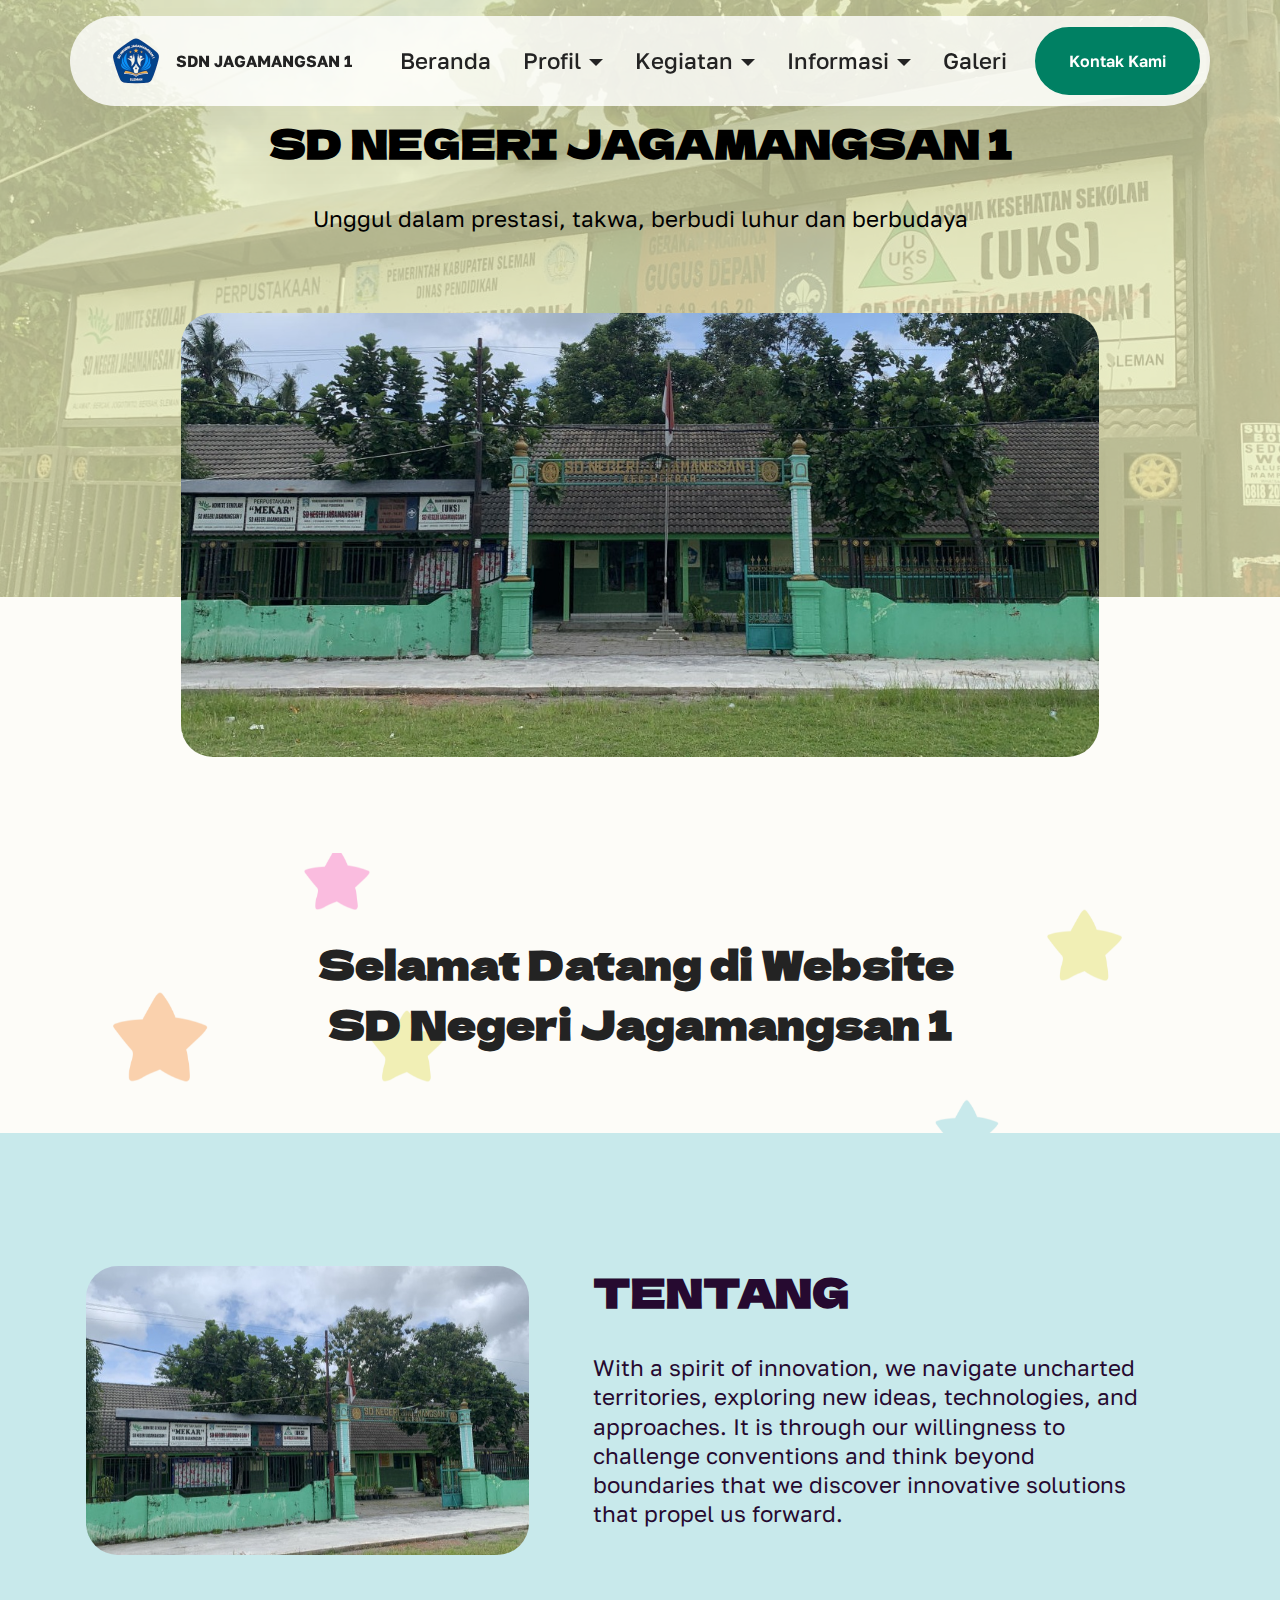
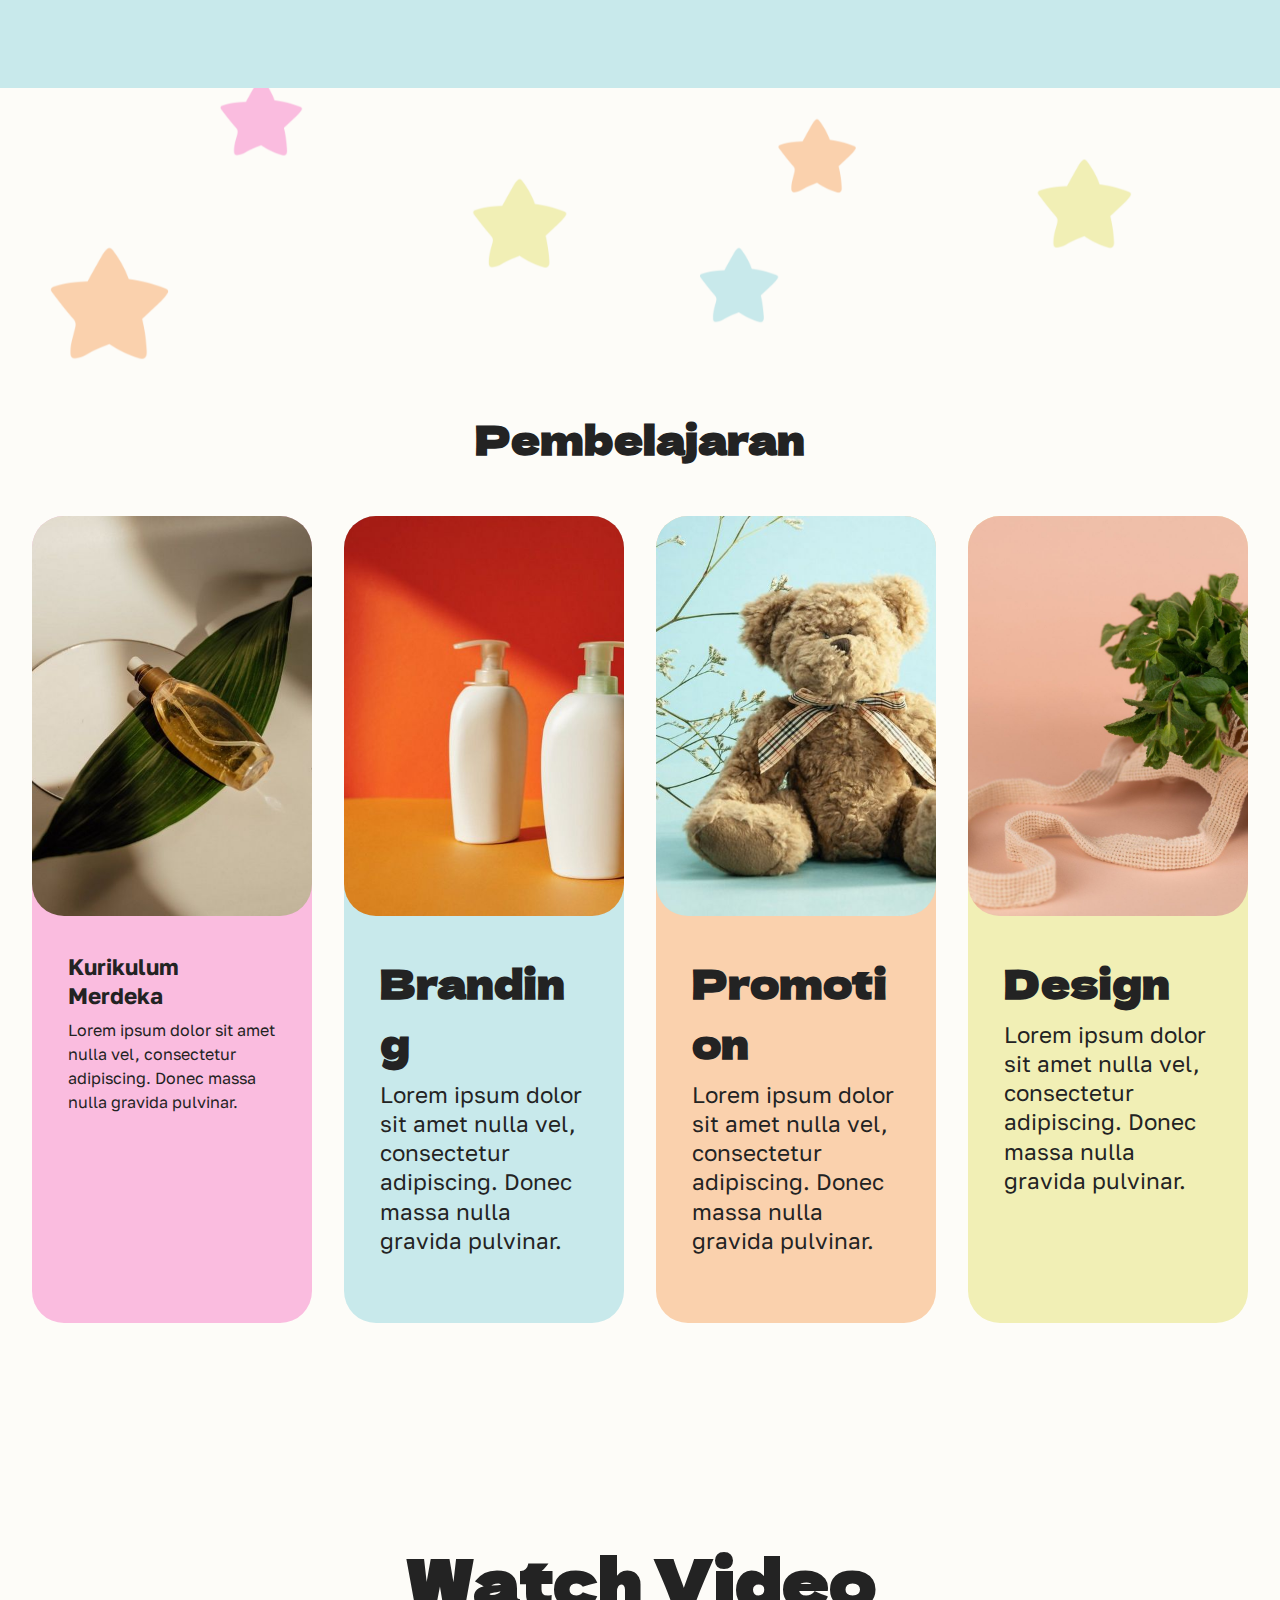
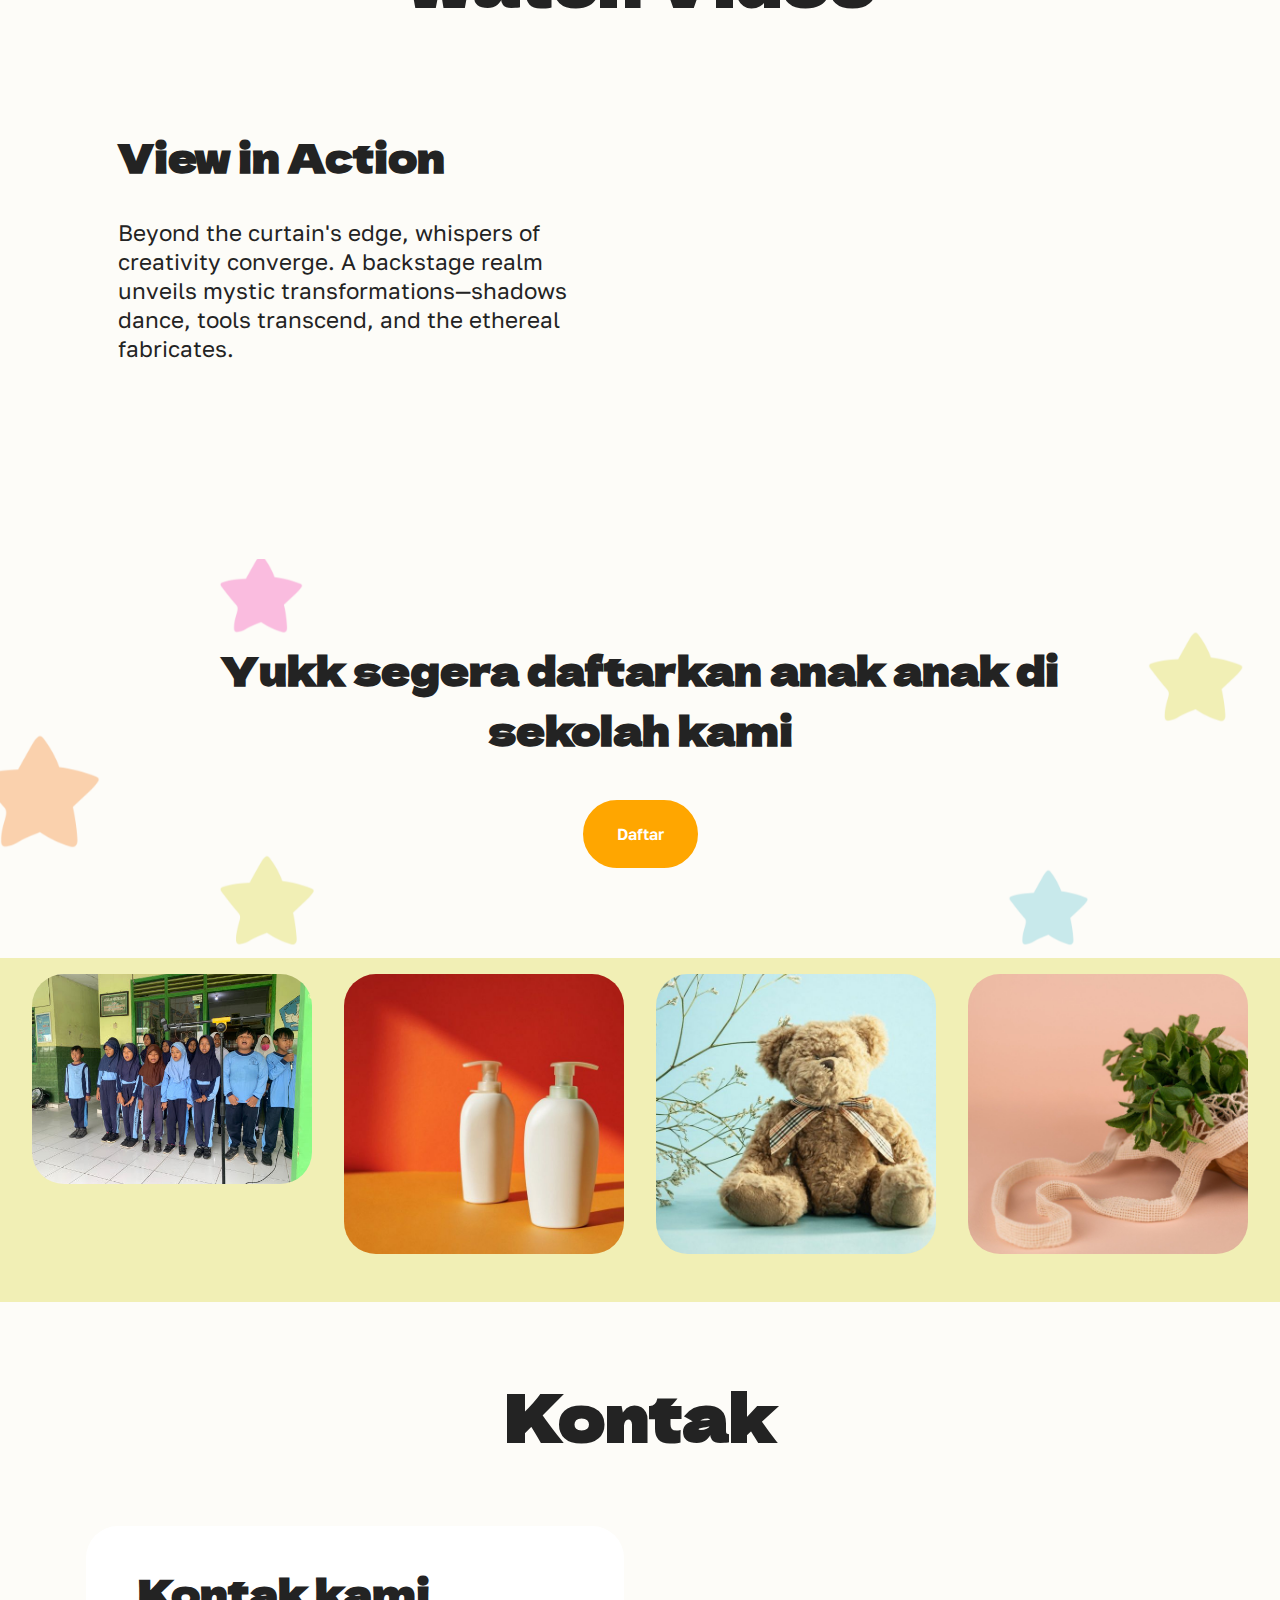
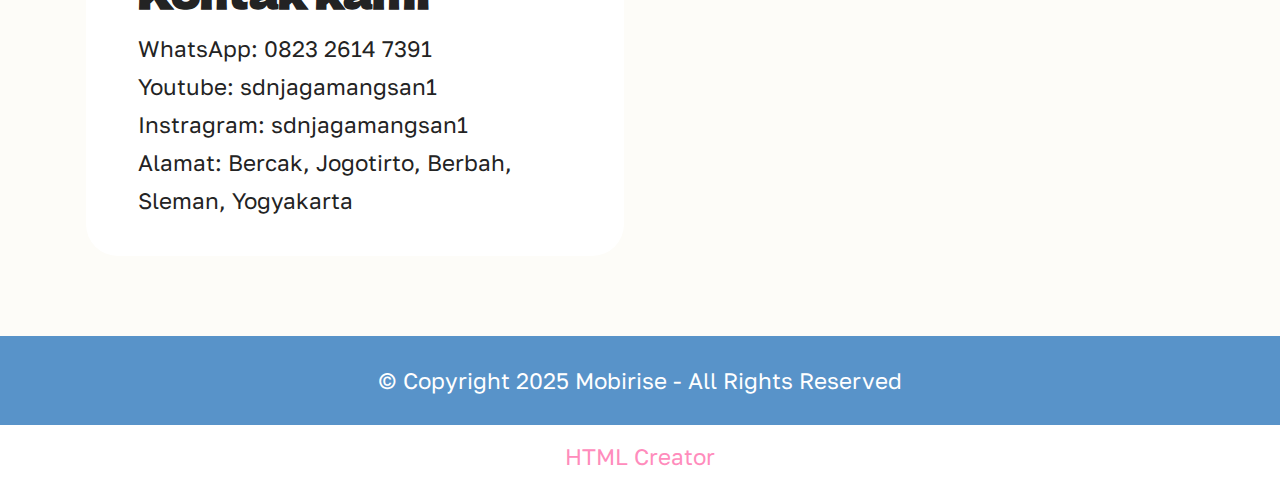
==== index.html @ 14b5bab7 "baru" ====
<!DOCTYPE html>
<html  >
<head>
  <!-- Site made with Mobirise Website Builder v5.9.6, https://mobirise.com -->
  <meta charset="UTF-8">
  <meta http-equiv="X-UA-Compatible" content="IE=edge">
  <meta name="generator" content="Mobirise v5.9.6, mobirise.com">
  <meta name="viewport" content="width=device-width, initial-scale=1, minimum-scale=1">
  <link rel="shortcut icon" href="assets/images/channels4-profile-removebg-preview-96x96.png" type="image/x-icon">
  <meta name="description" content="">
  
  
  <title>Home</title>
  <link rel="stylesheet" href="assets/web/assets/mobirise-icons2/mobirise2.css">
  <link rel="stylesheet" href="assets/bootstrap/css/bootstrap.min.css">
  <link rel="stylesheet" href="assets/bootstrap/css/bootstrap-grid.min.css">
  <link rel="stylesheet" href="assets/bootstrap/css/bootstrap-reboot.min.css">
  <link rel="stylesheet" href="assets/dropdown/css/style.css">
  <link rel="stylesheet" href="assets/theme/css/style.css">
  <link rel="preload" href="https://fonts.googleapis.com/css?family=Dela+Gothic+One:400&display=swap" as="style" onload="this.onload=null;this.rel='stylesheet'">
  <noscript><link rel="stylesheet" href="https://fonts.googleapis.com/css?family=Dela+Gothic+One:400&display=swap"></noscript>
  <link rel="preload" href="https://fonts.googleapis.com/css?family=Golos+Text:400,500,600,700,800,900&display=swap" as="style" onload="this.onload=null;this.rel='stylesheet'">
  <noscript><link rel="stylesheet" href="https://fonts.googleapis.com/css?family=Golos+Text:400,500,600,700,800,900&display=swap"></noscript>
  <link rel="preload" as="style" href="assets/mobirise/css/mbr-additional.css"><link rel="stylesheet" href="assets/mobirise/css/mbr-additional.css" type="text/css">

  
  
  
</head>
<body>
  
  <section data-bs-version="5.1" class="menu menu1 cid-u5EhLOorls" once="menu" id="menu01-0">
	

	<nav class="navbar navbar-dropdown navbar-fixed-top navbar-expand-lg">
		<div class="container">
			<div class="navbar-brand">
				<span class="navbar-logo">
					<a href="https://mobiri.se">
						<img src="assets/images/channels4-profile-removebg-preview-96x96.png" alt="Mobirise Website Builder" style="height: 3rem;">
					</a>
				</span>
				<span class="navbar-caption-wrap"><a class="navbar-caption text-black display-4" href="https://mobiri.se">SDN JAGAMANGSAN 1</a></span>
			</div>
			<button class="navbar-toggler" type="button" data-toggle="collapse" data-bs-toggle="collapse" data-target="#navbarSupportedContent" data-bs-target="#navbarSupportedContent" aria-controls="navbarNavAltMarkup" aria-expanded="false" aria-label="Toggle navigation">
				<div class="hamburger">
					<span></span>
					<span></span>
					<span></span>
					<span></span>
				</div>
			</button>
			<div class="collapse navbar-collapse" id="navbarSupportedContent">
				<ul class="navbar-nav nav-dropdown" data-app-modern-menu="true"><li class="nav-item">
						<a class="nav-link link text-black text-primary display-7" href="index.html">Beranda</a>
					</li>
					<li class="nav-item dropdown">
						<a class="nav-link link text-black dropdown-toggle display-7" href="https://mobiri.se" aria-expanded="false" data-toggle="dropdown-submenu" data-bs-toggle="dropdown" data-bs-auto-close="outside">Profil</a><div class="dropdown-menu" aria-labelledby="dropdown-407"><a class="text-black dropdown-item text-primary display-7" href="sejarah.html">Sejarah</a><a class="text-black show dropdown-item text-primary display-7" href="visi-misi.html">Visi Misi</a><a class="text-black dropdown-item text-primary display-7" href="struktur-oganisasi.html">Struktur Organisasi</a><a class="text-black show dropdown-item text-primary display-7" href="tenaga-pendidik.html">Tenaga Pendidik</a><a class="text-black show dropdown-item text-primary display-7" href="fasilitas.html">Fasilitas</a></div>
					</li>
					<li class="nav-item dropdown">
						<a class="nav-link link text-black dropdown-toggle show display-7" href="https://mobiri.se" data-toggle="dropdown-submenu" data-bs-toggle="dropdown" data-bs-auto-close="outside" aria-expanded="false">Kegiatan</a><div class="dropdown-menu show" aria-labelledby="dropdown-950" data-bs-popper="none"><a class="text-black dropdown-item text-primary display-7" href="intrakurikuler.html">Intrakurikuler</a><a class="text-black show dropdown-item text-primary display-7" href="ekstrakurikuler.html">Ekstrakurikuler</a></div>
					</li><li class="nav-item dropdown"><a class="nav-link link text-black dropdown-toggle display-7" href="https://mobiri.se" data-toggle="dropdown-submenu" data-bs-toggle="dropdown" data-bs-auto-close="outside" aria-expanded="false">Informasi</a><div class="dropdown-menu" aria-labelledby="dropdown-753"><a class="text-black dropdown-item text-primary display-7" href="pengumuman.html">Pengumuman</a><a class="text-black show dropdown-item text-primary display-7" href="pendaftaran.html">Pendaftaran</a></div></li><li class="nav-item"><a class="nav-link link text-black text-primary display-7" href="galeri.html">Galeri</a></li></ul>
				
				<div class="navbar-buttons mbr-section-btn"><a class="btn btn-danger display-4" href="kontak-kami.html">Kontak Kami</a></div>
			</div>
		</div>
	</nav>
</section>

<section data-bs-version="5.1" class="header5 cid-u5EiKkVev7" id="header05-2">
	

	
	<div class="mbr-overlay" style="opacity: 0.7; background-color: rgb(241, 239, 181);"></div>
	<div class="topbg"></div>
	<div class="align-center container">
		<div class="row justify-content-center">
			<div class="col-md-12 content-head">
				<h1 class="mbr-section-title mbr-fonts-style mb-4 display-5">
					<strong>SD NEGERI JAGAMANGSAN 1</strong></h1>
				<p class="mbr-text mbr-fonts-style mb-4 display-7">
					Unggul dalam prestasi, takwa, berbudi luhur dan berbudaya</p>
				
			</div>
		</div>
		<div class="row mt-5 justify-content-center">
			<div class="col-12 col-lg-10">
				<img src="assets/images/img-2160-1456x1092.jpeg" alt="Mobirise Website Builder" title="">
			</div>
		</div>
	</div>
</section>

<section data-bs-version="5.1" class="article11 cid-u5FJbLr4KS" id="article11-2o">
    

    
    <div class="mbr-overlay" style="opacity: 0; background-color: rgb(237, 239, 235);">
    </div>
    <div class="container">
        <div class="row justify-content-center">
            <div class="title col-md-12 col-lg-9">
                <h3 class="mbr-section-title mbr-fonts-style align-center mt-0 mb-0 display-5"><strong>Selamat Datang di Website&nbsp;</strong><br><strong>SD Negeri Jagamangsan 1</strong><strong><br></strong></h3>
                
                
            </div>
        </div>
    </div>
</section>

<section data-bs-version="5.1" class="article2 cid-u5EkbPDEgT" id="article02-4">
	

	
	

	<div class="container">
		<div class="row justify-content-center">
			<div class="col-12 col-md-12 col-lg-5 image-wrapper">
				<img class="w-100" src="assets/images/img-2158-886x665.jpeg" alt="Mobirise Website Builder">
			</div>
			<div class="col-12 col-md-12 col-lg">
				<div class="text-wrapper align-left">
					<h1 class="mbr-section-title mbr-fonts-style mb-4 display-5">
						<strong>TENTANG</strong></h1>
					<p class="mbr-text align-left mbr-fonts-style mb-4 display-7">
					With a spirit of innovation, we navigate uncharted territories, exploring new ideas, technologies, and approaches. It is through our willingness to challenge conventions and think beyond boundaries that we discover innovative solutions that propel us forward.
					</p>
					
				</div>
			</div>
		</div>
	</div>
</section>

<section data-bs-version="5.1" class="article11 cid-u5G0o99tDc" id="article11-3a">
    

    
    
    <div class="container">
        <div class="row justify-content-center">
            <div class="title col-md-12 col-lg-6">
                
                
                
            </div>
        </div>
    </div>
</section>

<section data-bs-version="5.1" class="features1 cid-u5G2VAIurI" id="features01-3b">
  

  
  
  <div class="container-fluid">
    <div class="row justify-content-center mb-5">
      <div class="col-12 content-head">
        <h3 class="mbr-section-title mbr-fonts-style align-center mb-0 display-5"><strong>Pembelajaran</strong></h3>
        
      </div>
    </div>
    <div class="row justify-content-center">
      <div class="col-sm-6 col-md-12 mb-3 mb-lg-0 col-lg-3">
        <div class="card-wrap card1">
          <div class="image-wrap">
            <img src="assets/images/shop1.jpg" alt="Mobirise Website Builder">
            
          </div>
          <div class="content-wrap">
            <h5 class="mbr-card-title card-title1 mbr-fonts-style align-left mb-2 display-7">
              <strong>Kurikulum Merdeka</strong></h5>
            
            <p class="card-text1 mbr-fonts-style align-left mb-3 display-4">
              Lorem ipsum dolor sit amet nulla vel, consectetur adipiscing.
              Donec massa nulla gravida pulvinar.
            </p>
            
          </div>
        </div>
      </div>

      <div class="col-sm-6 col-md-12 mb-3 mb-lg-0 col-lg-3">
        <div class="card-wrap card2">
          <div class="image-wrap">
            <img src="assets/images/shop2.jpg" alt="Mobirise Website Builder">
            
          </div>
          <div class="content-wrap">
            <h5 class="mbr-card-title card-title2 mbr-fonts-style align-left mb-2 display-5">
              <strong>Brandin</strong><strong>g</strong>
            </h5>
            
            <p class="card-text2 mbr-fonts-style align-left mb-3 display-7">
              Lorem ipsum dolor sit amet nulla vel, consectetur adipiscing.
              Donec massa nulla gravida pulvinar.<br>
            </p>
            
          </div>
        </div>
      </div>
      <div class="col-sm-6 col-md-12 mb-3 mb-lg-0 col-lg-3">
        <div class="card-wrap card3">
          <div class="image-wrap">
            <img src="assets/images/shop3.jpg" alt="Mobirise Website Builder">
            
          </div>
          <div class="content-wrap">
            <h5 class="mbr-card-title card-title3 mbr-fonts-style align-left mb-2 display-5">
              <strong>Promotion</strong>
            </h5>
            
            <p class="card-text3 mbr-fonts-style align-left mb-3 display-7">
              Lorem ipsum dolor sit amet nulla vel, consectetur adipiscing.
              Donec massa nulla gravida pulvinar.
            </p>
            
          </div>
        </div>
      </div>

      <div class="col-sm-6 col-md-12 col-lg-3">
        <div class="card-wrap card4">
          <div class="image-wrap">
            <img src="assets/images/shop4.jpg" alt="Mobirise Website Builder">
            
          </div>
          <div class="content-wrap">
            <h5 class="mbr-card-title card-title4 mbr-fonts-style align-left mb-2 display-5">
              <strong>Design</strong>
            </h5>
            
            <p class="card-text4 mbr-fonts-style align-left mb-3 display-7">
              Lorem ipsum dolor sit amet nulla vel, consectetur adipiscing.
              Donec massa nulla gravida pulvinar.
            </p>
            
          </div>
        </div>
      </div>
    </div>
  </div>
</section>

<section data-bs-version="5.1" class="video05 cid-uasagOLC1w" id="video05-45">
    

    
    

    <div class="container">
        <div class="row justify-content-center">
            <div class="title-wrapper mb-5">
                <h4 class="mbr-section-title mbr-fonts-style mb-0 display-2">
                    <strong>Watch Video</strong>
                </h4>
            </div>
            <div class="col-12 col-md">
                <div class="text-wrapper">
                    <h2 class="mb-4 mbr-fonts-style display-5">
                    <strong>View in Action</strong>
                    </h2>
                    <p class="mbr-text mb-4 mbr-fonts-style display-7">
                        Beyond the curtain's edge, whispers of creativity converge. A backstage realm unveils mystic
                        transformations—shadows dance, tools transcend, and the ethereal fabricates.
                    </p>
                    
                </div>
            </div>
            <div class="col-12 col-md-6 video-block">
                <div class="mbr-figure"><iframe class="mbr-embedded-video" src="https://www.youtube.com/embed/W8xLnIFjyvs?rel=0&amp;amp;mute=1&amp;showinfo=0&amp;autoplay=1&amp;loop=1&amp;playlist=W8xLnIFjyvs" width="800" height="600" frameborder="0" allowfullscreen></iframe></div>
                
            </div>
        </div>
    </div>
</section>

<section data-bs-version="5.1" class="article11 cid-u5G0kVaCmY" id="article11-39">
    

    
    
    <div class="container">
        <div class="row justify-content-center">
            <div class="title col-md-12 col-lg-10">
                <h3 class="mbr-section-title mbr-fonts-style align-center mt-0 mb-0 display-5"><strong>Yukk segera daftarkan anak anak di sekolah kami</strong></h3>
                
                <div class="mbr-section-btn align-center mt-4"><a class="btn btn-secondary display-4" href="https://mobiri.se">Daftar</a></div>
            </div>
        </div>
    </div>
</section>

<section data-bs-version="5.1" class="gallery3 cid-u5FL4HAFyW" id="gallery03-2r">
    
    
    <div class="container-fluid">
      <div class="row justify-content-center">
        <div class="col-12 content-head">
          
        </div>
      </div>
      <div class="row">
        <div class="item features-image mb-4 col-6 col-md-4 col-lg-3">
          <div class="item-wrapper">
            <div class="item-img mb-3">
              <img src="assets/images/whatsapp-image-2024-03-09-at-16.23.32-518x388.jpg" alt="Mobirise Website Builder" title="" data-slide-to="0" data-bs-slide-to="0">
            </div>
            
          </div>
        </div>
        <div class="item features-image mb-4 col-6 col-md-4 col-lg-3">
          <div class="item-wrapper">
            <div class="item-img mb-3">
              <img src="assets/images/shop2.jpg" alt="Mobirise Website Builder" title="" data-slide-to="1" data-bs-slide-to="1">
            </div>
            
          </div>
        </div>
        <div class="item features-image mb-4 col-6 col-md-4 col-lg-3">
          <div class="item-wrapper">
            <div class="item-img mb-3">
              <img src="assets/images/shop3.jpg" alt="Mobirise Website Builder" title="" data-slide-to="2" data-bs-slide-to="2">
            </div>
            
          </div>
        </div>
        <div class="item features-image mb-4 col-6 col-md-4 col-lg-3">
          <div class="item-wrapper">
            <div class="item-img mb-3">
              <img src="assets/images/shop4.jpg" alt="Mobirise Website Builder" title="" data-slide-to="3" data-bs-slide-to="3">
            </div>
            
          </div>
        </div>
      </div>
    </div>
  </section>

<section data-bs-version="5.1" class="contacts2 map1 cid-u5El565pjX" id="contacts02-5">

    

    
    <div class="container">
        <div class="row justify-content-center">
            <div class="col-12 content-head">
                <div class="mbr-section-head mb-5">
                    <h3 class="mbr-section-title mbr-fonts-style align-center mb-0 display-2">
                        <strong>Kontak</strong></h3>
                    
                </div>
            </div>
        </div>
        <div class="row justify-content-center mt-4">
            <div class="card col-12 col-md-6">
                <div class="card-wrapper">
                    <div class="text-wrapper">
                        <h5 class="cardTitle mbr-fonts-style mb-2 display-5">
                        <strong>Kontak kami</strong></h5>
                    <ul class="list mbr-fonts-style display-7">
                        <li class="mbr-text item-wrap"><span style="font-size: 1.4rem;">WhatsApp: 0823 2614 7391</span><br></li>
                        <li class="mbr-text item-wrap">Youtube: sdnjagamangsan1</li>
                        <li class="mbr-text item-wrap">Instragram: sdnjagamangsan1</li><li class="mbr-text item-wrap">Alamat: Bercak, Jogotirto, Berbah, Sleman, Yogyakarta</li>
                    </ul>
                    </div>
                </div>
            </div>
            <div class="map-wrapper col-12 col-md-6">
                <div class="google-map"><iframe frameborder="0" style="border:0" src="https://www.google.com/maps/embed?pb=!1m18!1m12!1m3!1d3952.758239607634!2d110.47816917468333!3d-7.81539607760584!2m3!1f0!2f0!3f0!3m2!1i1024!2i768!4f13.1!3m3!1m2!1s0x2e7a505c04a96737%3A0x9ee2228bad907ce1!2sSD%20Negeri%20Jagamangsan%201%20Jogotirto%20Berbah%20Sleman!5e0!3m2!1sid!2sid!4v1709206261311!5m2!1sid!2sid" allowfullscreen=""></iframe></div>
            </div>
        </div>
    </div>
</section>

<section data-bs-version="5.1" class="footer4 cid-u5El9l6pvZ" once="footers" id="footer04-6">

    

    

    <div class="container">
        <div class="media-container-row align-center mbr-white">
            <div class="col-12">
                <p class="mbr-text mb-0 mbr-fonts-style display-7">
                    © Copyright 2025 Mobirise - All Rights Reserved
                </p>
            </div>
        </div>
    </div>
</section><section class="display-7" style="padding: 0;align-items: center;justify-content: center;flex-wrap: wrap;    align-content: center;display: flex;position: relative;height: 4rem;"><a href="https://mobiri.se/3088887" style="flex: 1 1;height: 4rem;position: absolute;width: 100%;z-index: 1;"><img alt="" style="height: 4rem;" src="[data-uri]"></a><p style="margin: 0;text-align: center;" class="display-7">&#8204;</p><a style="z-index:1" href="https://mobirise.com/html-builder.html">HTML Creator</a></section><script src="assets/bootstrap/js/bootstrap.bundle.min.js"></script>  <script src="assets/smoothscroll/smooth-scroll.js"></script>  <script src="assets/ytplayer/index.js"></script>  <script src="assets/dropdown/js/navbar-dropdown.js"></script>  <script src="assets/theme/js/script.js"></script>  
  
  
</body>
</html>
---- assets/web/assets/mobirise-icons2/mobirise2.css ----
@font-face {
  font-family: 'Moririse2';
  font-display: swap;
  src:  url('mobirise2.eot?f2bix4');
  src:  url('mobirise2.eot?f2bix4#iefix') format('embedded-opentype'),
    url('mobirise2.ttf?f2bix4') format('truetype'),
    url('mobirise2.woff?f2bix4') format('woff'),
    url('mobirise2.svg?f2bix4#mobirise2') format('svg');
  font-weight: normal;
  font-style: normal;
}

[class^="mobi-"], [class*=" mobi-"] {
  /* use !important to prevent issues with browser extensions that change fonts */
  font-family: 'Moririse2' !important;
  speak: none;
  font-style: normal;
  font-weight: normal;
  font-variant: normal;
  text-transform: none;
  line-height: 1;

  /* Better Font Rendering =========== */
  -webkit-font-smoothing: antialiased;
  -moz-osx-font-smoothing: grayscale;
}

.mobi-mbri-add-submenu:before {
  content: "\e900";
}
.mobi-mbri-alert:before {
  content: "\e901";
}
.mobi-mbri-align-center:before {
  content: "\e902";
}
.mobi-mbri-align-justify:before {
  content: "\e903";
}
.mobi-mbri-align-left:before {
  content: "\e904";
}
.mobi-mbri-align-right:before {
  content: "\e905";
}
.mobi-mbri-android:before {
  content: "\e906";
}
.mobi-mbri-apple:before {
  content: "\e907";
}
.mobi-mbri-arrow-down:before {
  content: "\e908";
}
.mobi-mbri-arrow-next:before {
  content: "\e909";
}
.mobi-mbri-arrow-prev:before {
  content: "\e90a";
}
.mobi-mbri-arrow-up:before {
  content: "\e90b";
}
.mobi-mbri-bold:before {
  content: "\e90c";
}
.mobi-mbri-bookmark:before {
  content: "\e90d";
}
.mobi-mbri-bootstrap:before {
  content: "\e90e";
}
.mobi-mbri-briefcase:before {
  content: "\e90f";
}
.mobi-mbri-browse:before {
  content: "\e910";
}
.mobi-mbri-bulleted-list:before {
  content: "\e911";
}
.mobi-mbri-calendar:before {
  content: "\e912";
}
.mobi-mbri-camera:before {
  content: "\e913";
}
.mobi-mbri-cart-add:before {
  content: "\e914";
}
.mobi-mbri-cart-full:before {
  content: "\e915";
}
.mobi-mbri-cash:before {
  content: "\e916";
}
.mobi-mbri-change-style:before {
  content: "\e917";
}
.mobi-mbri-chat:before {
  content: "\e918";
}
.mobi-mbri-clock:before {
  content: "\e919";
}
.mobi-mbri-close:before {
  content: "\e91a";
}
.mobi-mbri-cloud:before {
  content: "\e91b";
}
.mobi-mbri-code:before {
  content: "\e91c";
}
.mobi-mbri-contact-form:before {
  content: "\e91d";
}
.mobi-mbri-credit-card:before {
  content: "\e91e";
}
.mobi-mbri-cursor-click:before {
  content: "\e91f";
}
.mobi-mbri-cust-feedback:before {
  content: "\e920";
}
.mobi-mbri-database:before {
  content: "\e921";
}
.mobi-mbri-delivery:before {
  content: "\e922";
}
.mobi-mbri-desktop:before {
  content: "\e923";
}
.mobi-mbri-devices:before {
  content: "\e924";
}
.mobi-mbri-down:before {
  content: "\e925";
}
.mobi-mbri-download-2:before {
  content: "\e926";
}
.mobi-mbri-download:before {
  content: "\e927";
}
.mobi-mbri-drag-n-drop-2:before {
  content: "\e928";
}
.mobi-mbri-drag-n-drop:before {
  content: "\e929";
}
.mobi-mbri-edit-2:before {
  content: "\e92a";
}
.mobi-mbri-edit:before {
  content: "\e92b";
}
.mobi-mbri-error:before {
  content: "\e92c";
}
.mobi-mbri-extension:before {
  content: "\e92d";
}
.mobi-mbri-features:before {
  content: "\e92e";
}
.mobi-mbri-file:before {
  content: "\e92f";
}
.mobi-mbri-flag:before {
  content: "\e930";
}
.mobi-mbri-folder:before {
  content: "\e931";
}
.mobi-mbri-gift:before {
  content: "\e932";
}
.mobi-mbri-github:before {
  content: "\e933";
}
.mobi-mbri-globe-2:before {
  content: "\e934";
}
.mobi-mbri-globe:before {
  content: "\e935";
}
.mobi-mbri-growing-chart:before {
  content: "\e936";
}
.mobi-mbri-hearth:before {
  content: "\e937";
}
.mobi-mbri-help:before {
  content: "\e938";
}
.mobi-mbri-home:before {
  content: "\e939";
}
.mobi-mbri-hot-cup:before {
  content: "\e93a";
}
.mobi-mbri-idea:before {
  content: "\e93b";
}
.mobi-mbri-image-gallery:before {
  content: "\e93c";
}
.mobi-mbri-image-slider:before {
  content: "\e93d";
}
.mobi-mbri-info:before {
  content: "\e93e";
}
.mobi-mbri-italic:before {
  content: "\e93f";
}
.mobi-mbri-key:before {
  content: "\e940";
}
.mobi-mbri-laptop:before {
  content: "\e941";
}
.mobi-mbri-layers:before {
  content: "\e942";
}
.mobi-mbri-left-right:before {
  content: "\e943";
}
.mobi-mbri-left:before {
  content: "\e944";
}
.mobi-mbri-letter:before {
  content: "\e945";
}
.mobi-mbri-like:before {
  content: "\e946";
}
.mobi-mbri-link:before {
  content: "\e947";
}
.mobi-mbri-lock:before {
  content: "\e948";
}
.mobi-mbri-login:before {
  content: "\e949";
}
.mobi-mbri-logout:before {
  content: "\e94a";
}
.mobi-mbri-magic-stick:before {
  content: "\e94b";
}
.mobi-mbri-map-pin:before {
  content: "\e94c";
}
.mobi-mbri-menu:before {
  content: "\e94d";
}
.mobi-mbri-mobile-2:before {
  content: "\e94e";
}
.mobi-mbri-mobile-horizontal:before {
  content: "\e94f";
}
.mobi-mbri-mobile:before {
  content: "\e950";
}
.mobi-mbri-mobirise:before {
  content: "\e951";
}
.mobi-mbri-more-horizontal:before {
  content: "\e952";
}
.mobi-mbri-more-vertical:before {
  content: "\e953";
}
.mobi-mbri-music:before {
  content: "\e954";
}
.mobi-mbri-new-file:before {
  content: "\e955";
}
.mobi-mbri-numbered-list:before {
  content: "\e956";
}
.mobi-mbri-opened-folder:before {
  content: "\e957";
}
.mobi-mbri-pages:before {
  content: "\e958";
}
.mobi-mbri-paper-plane:before {
  content: "\e959";
}
.mobi-mbri-paperclip:before {
  content: "\e95a";
}
.mobi-mbri-phone:before {
  content: "\e95b";
}
.mobi-mbri-photo:before {
  content: "\e95c";
}
.mobi-mbri-photos:before {
  content: "\e95d";
}
.mobi-mbri-pin:before {
  content: "\e95e";
}
.mobi-mbri-play:before {
  content: "\e95f";
}
.mobi-mbri-plus:before {
  content: "\e960";
}
.mobi-mbri-preview:before {
  content: "\e961";
}
.mobi-mbri-print:before {
  content: "\e962";
}
.mobi-mbri-protect:before {
  content: "\e963";
}
.mobi-mbri-question:before {
  content: "\e964";
}
.mobi-mbri-quote-left:before {
  content: "\e965";
}
.mobi-mbri-quote-right:before {
  content: "\e966";
}
.mobi-mbri-redo:before {
  content: "\e967";
}
.mobi-mbri-refresh:before {
  content: "\e968";
}
.mobi-mbri-responsive-2:before {
  content: "\e969";
}
.mobi-mbri-responsive:before {
  content: "\e96a";
}
.mobi-mbri-right:before {
  content: "\e96b";
}
.mobi-mbri-rocket:before {
  content: "\e96c";
}
.mobi-mbri-sad-face:before {
  content: "\e96d";
}
.mobi-mbri-sale:before {
  content: "\e96e";
}
.mobi-mbri-save:before {
  content: "\e96f";
}
.mobi-mbri-search:before {
  content: "\e970";
}
.mobi-mbri-setting-2:before {
  content: "\e971";
}
.mobi-mbri-setting-3:before {
  content: "\e972";
}
.mobi-mbri-setting:before {
  content: "\e973";
}
.mobi-mbri-share:before {
  content: "\e974";
}
.mobi-mbri-shopping-bag:before {
  content: "\e975";
}
.mobi-mbri-shopping-basket:before {
  content: "\e976";
}
.mobi-mbri-shopping-cart:before {
  content: "\e977";
}
.mobi-mbri-sites:before {
  content: "\e978";
}
.mobi-mbri-smile-face:before {
  content: "\e979";
}
.mobi-mbri-speed:before {
  content: "\e97a";
}
.mobi-mbri-star:before {
  content: "\e97b";
}
.mobi-mbri-success:before {
  content: "\e97c";
}
.mobi-mbri-sun:before {
  content: "\e97d";
}
.mobi-mbri-sun2:before {
  content: "\e97e";
}
.mobi-mbri-tablet-vertical:before {
  content: "\e97f";
}
.mobi-mbri-tablet:before {
  content: "\e980";
}
.mobi-mbri-target:before {
  content: "\e981";
}
.mobi-mbri-timer:before {
  content: "\e982";
}
.mobi-mbri-to-ftp:before {
  content: "\e983";
}
.mobi-mbri-to-local-drive:before {
  content: "\e984";
}
.mobi-mbri-touch-swipe:before {
  content: "\e985";
}
.mobi-mbri-touch:before {
  content: "\e986";
}
.mobi-mbri-trash:before {
  content: "\e987";
}
.mobi-mbri-underline:before {
  content: "\e988";
}
.mobi-mbri-undo:before {
  content: "\e989";
}
.mobi-mbri-unlink:before {
  content: "\e98a";
}
.mobi-mbri-unlock:before {
  content: "\e98b";
}
.mobi-mbri-up-down:before {
  content: "\e98c";
}
.mobi-mbri-up:before {
  content: "\e98d";
}
.mobi-mbri-update:before {
  content: "\e98e";
}
.mobi-mbri-upload-2:before {
  content: "\e98f";
}
.mobi-mbri-upload:before {
  content: "\e990";
}
.mobi-mbri-user-2:before {
  content: "\e991";
}
.mobi-mbri-user:before {
  content: "\e992";
}
.mobi-mbri-users:before {
  content: "\e993";
}
.mobi-mbri-video-play:before {
  content: "\e994";
}
.mobi-mbri-video:before {
  content: "\e995";
}
.mobi-mbri-watch:before {
  content: "\e996";
}
.mobi-mbri-website-theme-2:before {
  content: "\e997";
}
.mobi-mbri-website-theme:before {
  content: "\e998";
}
.mobi-mbri-wifi:before {
  content: "\e999";
}
.mobi-mbri-windows:before {
  content: "\e99a";
}
.mobi-mbri-zoom-in:before {
  content: "\e99b";
}
.mobi-mbri-zoom-out:before {
  content: "\e99c";
}
---- assets/dropdown/css/style.css ----
.navbar-dropdown {
  left: 0;
  padding: 0;
  position: absolute;
  right: 0;
  top: 0;
  transition: all 0.45s ease;
  z-index: 1030;
  background: #282828; }
  .navbar-dropdown .navbar-logo {
    margin-right: 0.8rem;
    transition: margin 0.3s ease-in-out;
    vertical-align: middle; }
    .navbar-dropdown .navbar-logo img {
      height: 3.125rem;
      transition: all 0.3s ease-in-out; }
    .navbar-dropdown .navbar-logo.mbr-iconfont {
      font-size: 3.125rem;
      line-height: 3.125rem; }
  .navbar-dropdown .navbar-caption {
    font-weight: 700;
    white-space: normal;
    vertical-align: -4px;
    line-height: 3.125rem !important; }
    .navbar-dropdown .navbar-caption, .navbar-dropdown .navbar-caption:hover {
      color: inherit;
      text-decoration: none; }
  .navbar-dropdown .mbr-iconfont + .navbar-caption {
    vertical-align: -1px; }
  .navbar-dropdown.navbar-fixed-top {
    position: fixed; }
  .navbar-dropdown .navbar-brand span {
    vertical-align: -4px; }
  .navbar-dropdown.bg-color.transparent {
    background: none; }
  .navbar-dropdown.navbar-short .navbar-brand {
    padding: 0.625rem 0; }
    .navbar-dropdown.navbar-short .navbar-brand span {
      vertical-align: -1px; }
  .navbar-dropdown.navbar-short .navbar-caption {
    line-height: 2.375rem !important;
    vertical-align: -2px; }
  .navbar-dropdown.navbar-short .navbar-logo {
    margin-right: 0.5rem; }
    .navbar-dropdown.navbar-short .navbar-logo img {
      height: 2.375rem; }
    .navbar-dropdown.navbar-short .navbar-logo.mbr-iconfont {
      font-size: 2.375rem;
      line-height: 2.375rem; }
  .navbar-dropdown.navbar-short .mbr-table-cell {
    height: 3.625rem; }
  .navbar-dropdown .navbar-close {
    left: 0.6875rem;
    position: fixed;
    top: 0.75rem;
    z-index: 1000; }
  .navbar-dropdown .hamburger-icon {
    content: "";
    display: inline-block;
    vertical-align: middle;
    width: 16px;
    -webkit-box-shadow: 0 -6px 0 1px #282828,0 0 0 1px #282828,0 6px 0 1px #282828;
    -moz-box-shadow: 0 -6px 0 1px #282828,0 0 0 1px #282828,0 6px 0 1px #282828;
    box-shadow: 0 -6px 0 1px #282828,0 0 0 1px #282828,0 6px 0 1px #282828; }

.dropdown-menu .dropdown-toggle[data-toggle="dropdown-submenu"]::after {
  border-bottom: 0.35em solid transparent;
  border-left: 0.35em solid;
  border-right: 0;
  border-top: 0.35em solid transparent;
  margin-left: 0.3rem; }

.dropdown-menu .dropdown-item:focus {
  outline: 0; }

.nav-dropdown {
  font-size: 0.75rem;
  font-weight: 500;
  height: auto !important; }
  .nav-dropdown .nav-btn {
    padding-left: 1rem; }
  .nav-dropdown .link {
    margin: .667em 1.667em;
    font-weight: 500;
    padding: 0;
    transition: color .2s ease-in-out; }
    .nav-dropdown .link.dropdown-toggle {
      margin-right: 2.583em; }
      .nav-dropdown .link.dropdown-toggle::after {
        margin-left: .25rem;
        border-top: 0.35em solid;
        border-right: 0.35em solid transparent;
        border-left: 0.35em solid transparent;
        border-bottom: 0; }
      .nav-dropdown .link.dropdown-toggle[aria-expanded="true"] {
        margin: 0;
        padding: 0.667em 3.263em  0.667em 1.667em; }
  .nav-dropdown .link::after,
  .nav-dropdown .dropdown-item::after {
    color: inherit; }
  .nav-dropdown .btn {
    font-size: 0.75rem;
    font-weight: 700;
    letter-spacing: 0;
    margin-bottom: 0;
    padding-left: 1.25rem;
    padding-right: 1.25rem; }
  .nav-dropdown .dropdown-menu {
    border-radius: 0;
    border: 0;
    left: 0;
    margin: 0;
    padding-bottom: 1.25rem;
    padding-top: 1.25rem;
    position: relative; }
  .nav-dropdown .dropdown-submenu {
    margin-left: 0.125rem;
    top: 0; }
  .nav-dropdown .dropdown-item {
    font-weight: 500;
    line-height: 2;
    padding: 0.3846em 4.615em 0.3846em 1.5385em;
    position: relative;
    transition: color .2s ease-in-out, background-color .2s ease-in-out; }
    .nav-dropdown .dropdown-item::after {
      margin-top: -0.3077em;
      position: absolute;
      right: 1.1538em;
      top: 50%; }
    .nav-dropdown .dropdown-item:focus, .nav-dropdown .dropdown-item:hover {
      background: none; }

@media (max-width: 767px) {
  .nav-dropdown.navbar-toggleable-sm {
    bottom: 0;
    display: none;
    left: 0;
    overflow-x: hidden;
    position: fixed;
    top: 0;
    transform: translateX(-100%);
    -ms-transform: translateX(-100%);
    -webkit-transform: translateX(-100%);
    width: 18.75rem;
    z-index: 999; } }
.nav-dropdown.navbar-toggleable-xl {
  bottom: 0;
  display: none;
  left: 0;
  overflow-x: hidden;
  position: fixed;
  top: 0;
  transform: translateX(-100%);
  -ms-transform: translateX(-100%);
  -webkit-transform: translateX(-100%);
  width: 18.75rem;
  z-index: 999; }

.nav-dropdown-sm {
  display: block !important;
  overflow-x: hidden;
  overflow: auto;
  padding-top: 3.875rem; }
  .nav-dropdown-sm::after {
    content: "";
    display: block;
    height: 3rem;
    width: 100%; }
  .nav-dropdown-sm.collapse.in ~ .navbar-close {
    display: block !important; }
  .nav-dropdown-sm.collapsing, .nav-dropdown-sm.collapse.in {
    transform: translateX(0);
    -ms-transform: translateX(0);
    -webkit-transform: translateX(0);
    transition: all 0.25s ease-out;
    -webkit-transition: all 0.25s ease-out;
    background: #282828; }
  .nav-dropdown-sm.collapsing[aria-expanded="false"] {
    transform: translateX(-100%);
    -ms-transform: translateX(-100%);
    -webkit-transform: translateX(-100%); }
  .nav-dropdown-sm .nav-item {
    display: block;
    margin-left: 0 !important;
    padding-left: 0; }
  .nav-dropdown-sm .link,
  .nav-dropdown-sm .dropdown-item {
    border-top: 1px dotted rgba(255, 255, 255, 0.1);
    font-size: 0.8125rem;
    line-height: 1.6;
    margin: 0 !important;
    padding: 0.875rem 2.4rem 0.875rem 1.5625rem !important;
    position: relative;
    white-space: normal; }
    .nav-dropdown-sm .link:focus, .nav-dropdown-sm .link:hover,
    .nav-dropdown-sm .dropdown-item:focus,
    .nav-dropdown-sm .dropdown-item:hover {
      background: rgba(0, 0, 0, 0.2) !important;
      color: #c0a375; }
  .nav-dropdown-sm .nav-btn {
    position: relative;
    padding: 1.5625rem 1.5625rem 0 1.5625rem; }
    .nav-dropdown-sm .nav-btn::before {
      border-top: 1px dotted rgba(255, 255, 255, 0.1);
      content: "";
      left: 0;
      position: absolute;
      top: 0;
      width: 100%; }
    .nav-dropdown-sm .nav-btn + .nav-btn {
      padding-top: 0.625rem; }
      .nav-dropdown-sm .nav-btn + .nav-btn::before {
        display: none; }
  .nav-dropdown-sm .btn {
    padding: 0.625rem 0; }
  .nav-dropdown-sm .dropdown-toggle[data-toggle="dropdown-submenu"]::after {
    margin-left: .25rem;
    border-top: 0.35em solid;
    border-right: 0.35em solid transparent;
    border-left: 0.35em solid transparent;
    border-bottom: 0; }
  .nav-dropdown-sm .dropdown-toggle[data-toggle="dropdown-submenu"][aria-expanded="true"]::after {
    border-top: 0;
    border-right: 0.35em solid transparent;
    border-left: 0.35em solid transparent;
    border-bottom: 0.35em solid; }
  .nav-dropdown-sm .dropdown-menu {
    margin: 0;
    padding: 0;
    position: relative;
    top: 0;
    left: 0;
    width: 100%;
    border: 0;
    float: none;
    border-radius: 0;
    background: none; }
  .nav-dropdown-sm .dropdown-submenu {
    left: 100%;
    margin-left: 0.125rem;
    margin-top: -1.25rem;
    top: 0; }

.navbar-toggleable-sm .nav-dropdown .dropdown-menu {
  position: absolute; }

.navbar-toggleable-sm .nav-dropdown .dropdown-submenu {
  left: 100%;
  margin-left: 0.125rem;
  margin-top: -1.25rem;
  top: 0; }

.navbar-toggleable-sm.opened .nav-dropdown .dropdown-menu {
  position: relative; }

.navbar-toggleable-sm.opened .nav-dropdown .dropdown-submenu {
  left: 0;
  margin-left: 00rem;
  margin-top: 0rem;
  top: 0; }

.is-builder .nav-dropdown.collapsing {
  transition: none !important; }
---- assets/theme/css/style.css ----
@charset "UTF-8";
section {
  background-color: #ffffff;
}

body {
  font-style: normal;
  line-height: 1.5;
  font-weight: 400;
  color: #232323;
  position: relative;
}

button {
  background-color: transparent;
  border-color: transparent;
}

.embla__button,
.carousel-control {
  background-color: #edefea !important;
  opacity: 0.8 !important;
  color: #464845 !important;
  border-color: #edefea !important;
}

.carousel .close,
.modalWindow .close {
  background-color: #edefea !important;
  color: #464845 !important;
  border-color: #edefea !important;
  opacity: 0.8 !important;
}

.carousel .close:hover,
.modalWindow .close:hover {
  opacity: 1 !important;
}

.carousel-indicators li {
  background-color: #edefea !important;
  border: 2px solid #464845 !important;
}

.carousel-indicators li:hover,
.carousel-indicators li:active {
  opacity: 0.8 !important;
}

.embla__button:hover,
.carousel-control:hover {
  background-color: #edefea !important;
  opacity: 1 !important;
}

.modalWindow-video-container {
  height: 80%;
}

section,
.container,
.container-fluid {
  position: relative;
  word-wrap: break-word;
}

a.mbr-iconfont:hover {
  text-decoration: none;
}

.article .lead p,
.article .lead ul,
.article .lead ol,
.article .lead pre,
.article .lead blockquote {
  margin-bottom: 0;
}

a {
  font-style: normal;
  font-weight: 400;
  cursor: pointer;
}
a, a:hover {
  text-decoration: none;
}

.mbr-section-title {
  font-style: normal;
  line-height: 1.3;
}

.mbr-section-subtitle {
  line-height: 1.3;
}

.mbr-text {
  font-style: normal;
  line-height: 1.7;
}

h1,
h2,
h3,
h4,
h5,
h6,
.display-1,
.display-2,
.display-4,
.display-5,
.display-7,
span,
p,
a {
  line-height: 1;
  word-break: break-word;
  word-wrap: break-word;
  font-weight: 400;
}

b,
strong {
  font-weight: bold;
}

input:-webkit-autofill, input:-webkit-autofill:hover, input:-webkit-autofill:focus, input:-webkit-autofill:active {
  transition-delay: 9999s;
  -webkit-transition-property: background-color, color;
  transition-property: background-color, color;
}

textarea[type=hidden] {
  display: none;
}

section {
  background-position: 50% 50%;
  background-repeat: no-repeat;
  background-size: cover;
}
section .mbr-background-video,
section .mbr-background-video-preview {
  position: absolute;
  bottom: 0;
  left: 0;
  right: 0;
  top: 0;
}

.hidden {
  visibility: hidden;
}

.mbr-z-index20 {
  z-index: 20;
}

/*! Base colors */
.mbr-white {
  color: #ffffff;
}

.mbr-black {
  color: #111111;
}

.mbr-bg-white {
  background-color: #ffffff;
}

.mbr-bg-black {
  background-color: #000000;
}

/*! Text-aligns */
.align-left {
  text-align: left;
}

.align-center {
  text-align: center;
}

.align-right {
  text-align: right;
}

/*! Font-weight  */
.mbr-light {
  font-weight: 300;
}

.mbr-regular {
  font-weight: 400;
}

.mbr-semibold {
  font-weight: 500;
}

.mbr-bold {
  font-weight: 700;
}

/*! Media  */
.media-content {
  flex-basis: 100%;
}

.media-container-row {
  display: flex;
  flex-direction: row;
  flex-wrap: wrap;
  justify-content: center;
  align-content: center;
  align-items: start;
}
.media-container-row .media-size-item {
  width: 400px;
}

.media-container-column {
  display: flex;
  flex-direction: column;
  flex-wrap: wrap;
  justify-content: center;
  align-content: center;
  align-items: stretch;
}
.media-container-column > * {
  width: 100%;
}

@media (min-width: 992px) {
  .media-container-row {
    flex-wrap: nowrap;
  }
}
figure {
  margin-bottom: 0;
  overflow: hidden;
}

figure[mbr-media-size] {
  transition: width 0.1s;
}

img,
iframe {
  display: block;
  width: 100%;
}

.card {
  background-color: transparent;
  border: none;
}

.card-box {
  width: 100%;
}

.card-img {
  text-align: center;
  flex-shrink: 0;
  -webkit-flex-shrink: 0;
}

.media {
  max-width: 100%;
  margin: 0 auto;
}

.mbr-figure {
  align-self: center;
}

.media-container > div {
  max-width: 100%;
}

.mbr-figure img,
.card-img img {
  width: 100%;
}

@media (max-width: 991px) {
  .media-size-item {
    width: auto !important;
  }
  .media {
    width: auto;
  }
  .mbr-figure {
    width: 100% !important;
  }
}
/*! Buttons */
.mbr-section-btn {
  margin-left: -0.6rem;
  margin-right: -0.6rem;
  font-size: 0;
}

.btn {
  font-weight: 600;
  border-width: 1px;
  font-style: normal;
  margin: 0.6rem 0.6rem;
  white-space: normal;
  transition: all 0.2s ease-in-out;
  display: inline-flex;
  align-items: center;
  justify-content: center;
  word-break: break-word;
}

.btn-sm {
  font-weight: 600;
  letter-spacing: 0px;
  transition: all 0.3s ease-in-out;
}

.btn-md {
  font-weight: 600;
  letter-spacing: 0px;
  transition: all 0.3s ease-in-out;
}

.btn-lg {
  font-weight: 600;
  letter-spacing: 0px;
  transition: all 0.3s ease-in-out;
}

.btn-form {
  margin: 0;
}
.btn-form:hover {
  cursor: pointer;
}

nav .mbr-section-btn {
  margin-left: 0rem;
  margin-right: 0rem;
}

/*! Btn icon margin */
.btn .mbr-iconfont,
.btn.btn-sm .mbr-iconfont {
  order: 1;
  cursor: pointer;
  margin-left: 0.5rem;
  vertical-align: sub;
}

.btn.btn-md .mbr-iconfont,
.btn.btn-md .mbr-iconfont {
  margin-left: 0.8rem;
}

.mbr-regular {
  font-weight: 400;
}

.mbr-semibold {
  font-weight: 500;
}

.mbr-bold {
  font-weight: 700;
}

[type=submit] {
  -webkit-appearance: none;
}

/*! Full-screen */
.mbr-fullscreen .mbr-overlay {
  min-height: 100vh;
}

.mbr-fullscreen {
  display: flex;
  display: -moz-flex;
  display: -ms-flex;
  display: -o-flex;
  align-items: center;
  min-height: 100vh;
  padding-top: 3rem;
  padding-bottom: 3rem;
}

/*! Map */
.map {
  height: 25rem;
  position: relative;
}
.map iframe {
  width: 100%;
  height: 100%;
}

/*! Scroll to top arrow */
.mbr-arrow-up {
  bottom: 25px;
  right: 90px;
  position: fixed;
  text-align: right;
  z-index: 5000;
  color: #ffffff;
  font-size: 22px;
}

.mbr-arrow-up a {
  background: rgba(0, 0, 0, 0.2);
  border-radius: 50%;
  color: #fff;
  display: inline-block;
  height: 60px;
  width: 60px;
  border: 2px solid #fff;
  outline-style: none !important;
  position: relative;
  text-decoration: none;
  transition: all 0.3s ease-in-out;
  cursor: pointer;
  text-align: center;
}
.mbr-arrow-up a:hover {
  background-color: rgba(0, 0, 0, 0.4);
}
.mbr-arrow-up a i {
  line-height: 60px;
}

.mbr-arrow-up-icon {
  display: block;
  color: #fff;
}

.mbr-arrow-up-icon::before {
  content: "›";
  display: inline-block;
  font-family: serif;
  font-size: 22px;
  line-height: 1;
  font-style: normal;
  position: relative;
  top: 6px;
  left: -4px;
  transform: rotate(-90deg);
}

/*! Arrow Down */
.mbr-arrow {
  position: absolute;
  bottom: 45px;
  left: 50%;
  width: 60px;
  height: 60px;
  cursor: pointer;
  background-color: rgba(80, 80, 80, 0.5);
  border-radius: 50%;
  transform: translateX(-50%);
}
@media (max-width: 767px) {
  .mbr-arrow {
    display: none;
  }
}
.mbr-arrow > a {
  display: inline-block;
  text-decoration: none;
  outline-style: none;
  animation: arrowdown 1.7s ease-in-out infinite;
  color: #ffffff;
}
.mbr-arrow > a > i {
  position: absolute;
  top: -2px;
  left: 15px;
  font-size: 2rem;
}

#scrollToTop a i::before {
  content: "";
  position: absolute;
  display: block;
  border-bottom: 2.5px solid #fff;
  border-left: 2.5px solid #fff;
  width: 27.8%;
  height: 27.8%;
  left: 50%;
  top: 51%;
  transform: translateY(-30%) translateX(-50%) rotate(135deg);
}

@keyframes arrowdown {
  0% {
    transform: translateY(0px);
  }
  50% {
    transform: translateY(-5px);
  }
  100% {
    transform: translateY(0px);
  }
}
@media (max-width: 500px) {
  .mbr-arrow-up {
    left: 0;
    right: 0;
    text-align: center;
  }
}
/*Gradients animation*/
@keyframes gradient-animation {
  from {
    background-position: 0% 100%;
    animation-timing-function: ease-in-out;
  }
  to {
    background-position: 100% 0%;
    animation-timing-function: ease-in-out;
  }
}
.bg-gradient {
  background-size: 200% 200%;
  animation: gradient-animation 5s infinite alternate;
  -webkit-animation: gradient-animation 5s infinite alternate;
}

.menu .navbar-brand {
  display: -webkit-flex;
}
.menu .navbar-brand span {
  display: flex;
  display: -webkit-flex;
}
.menu .navbar-brand .navbar-caption-wrap {
  display: -webkit-flex;
}
.menu .navbar-brand .navbar-logo img {
  display: -webkit-flex;
  width: auto;
}
@media (min-width: 768px) and (max-width: 991px) {
  .menu .navbar-toggleable-sm .navbar-nav {
    display: -ms-flexbox;
  }
}
@media (max-width: 991px) {
  .menu .navbar-collapse {
    max-height: 93.5vh;
  }
  .menu .navbar-collapse.show {
    overflow: auto;
  }
}
@media (min-width: 992px) {
  .menu .navbar-nav.nav-dropdown {
    display: -webkit-flex;
  }
  .menu .navbar-toggleable-sm .navbar-collapse {
    display: -webkit-flex !important;
  }
  .menu .collapsed .navbar-collapse {
    max-height: 93.5vh;
  }
  .menu .collapsed .navbar-collapse.show {
    overflow: auto;
  }
}
@media (max-width: 767px) {
  .menu .navbar-collapse {
    max-height: 80vh;
  }
}

.nav-link .mbr-iconfont {
  margin-right: 0.5rem;
}

.navbar {
  display: -webkit-flex;
  -webkit-flex-wrap: wrap;
  -webkit-align-items: center;
  -webkit-justify-content: space-between;
}

.navbar-collapse {
  -webkit-flex-basis: 100%;
  -webkit-flex-grow: 1;
  -webkit-align-items: center;
}

.nav-dropdown .link {
  padding: 0.667em 1.667em !important;
  margin: 0 !important;
}

.nav {
  display: -webkit-flex;
  -webkit-flex-wrap: wrap;
}

.row {
  display: -webkit-flex;
  -webkit-flex-wrap: wrap;
}

.justify-content-center {
  -webkit-justify-content: center;
}

.form-inline {
  display: -webkit-flex;
}

.card-wrapper {
  -webkit-flex: 1;
}

.carousel-control {
  z-index: 10;
  display: -webkit-flex;
}

.carousel-controls {
  display: -webkit-flex;
}

.media {
  display: -webkit-flex;
}

.form-group:focus {
  outline: none;
}

.jq-selectbox__select {
  padding: 7px 0;
  position: relative;
}

.jq-selectbox__dropdown {
  overflow: hidden;
  border-radius: 10px;
  position: absolute;
  top: 100%;
  left: 0 !important;
  width: 100% !important;
}

.jq-selectbox__trigger-arrow {
  right: 0;
  transform: translateY(-50%);
}

.jq-selectbox li {
  padding: 1.07em 0.5em;
}

input[type=range] {
  padding-left: 0 !important;
  padding-right: 0 !important;
}

.modal-dialog,
.modal-content {
  height: 100%;
}

.modal-dialog .carousel-inner {
  height: calc(100vh - 1.75rem);
}
@media (max-width: 575px) {
  .modal-dialog .carousel-inner {
    height: calc(100vh - 1rem);
  }
}

.carousel-item {
  text-align: center;
}

.carousel-item img {
  margin: auto;
}

.navbar-toggler {
  align-self: flex-start;
  padding: 0.25rem 0.75rem;
  font-size: 1.25rem;
  line-height: 1;
  background: transparent;
  border: 1px solid transparent;
  border-radius: 0.25rem;
}

.navbar-toggler:focus,
.navbar-toggler:hover {
  text-decoration: none;
  box-shadow: none;
}

.navbar-toggler-icon {
  display: inline-block;
  width: 1.5em;
  height: 1.5em;
  vertical-align: middle;
  content: "";
  background: no-repeat center center;
  background-size: 100% 100%;
}

.navbar-toggler-left {
  position: absolute;
  left: 1rem;
}

.navbar-toggler-right {
  position: absolute;
  right: 1rem;
}

.card-img {
  width: auto;
}

.menu .navbar.collapsed:not(.beta-menu) {
  flex-direction: column;
}

.carousel-item.active,
.carousel-item-next,
.carousel-item-prev {
  display: flex;
}

.note-air-layout .dropup .dropdown-menu,
.note-air-layout .navbar-fixed-bottom .dropdown .dropdown-menu {
  bottom: initial !important;
}

html,
body {
  height: auto;
  min-height: 100vh;
}

.dropup .dropdown-toggle::after {
  display: none;
}

.form-asterisk {
  font-family: initial;
  position: absolute;
  top: -2px;
  font-weight: normal;
}

.form-control-label {
  position: relative;
  cursor: pointer;
  margin-bottom: 0.357em;
  padding: 0;
}

.alert {
  color: #ffffff;
  border-radius: 0;
  border: 0;
  font-size: 1.1rem;
  line-height: 1.5;
  margin-bottom: 1.875rem;
  padding: 1.25rem;
  position: relative;
  text-align: center;
}
.alert.alert-form::after {
  background-color: inherit;
  bottom: -7px;
  content: "";
  display: block;
  height: 14px;
  left: 50%;
  margin-left: -7px;
  position: absolute;
  transform: rotate(45deg);
  width: 14px;
}

.form-control {
  background-color: #ffffff;
  background-clip: border-box;
  color: #232323;
  line-height: 1rem !important;
  height: auto;
  padding: 1.2rem 2rem;
  transition: border-color 0.25s ease 0s;
  border: 1px solid transparent !important;
  border-radius: 4px;
  box-shadow: rgba(0, 0, 0, 0.07) 0px 1px 1px 0px, rgba(0, 0, 0, 0.07) 0px 1px 3px 0px, rgba(0, 0, 0, 0.03) 0px 0px 0px 1px;
}
.form-active .form-control:invalid {
  border-color: red;
}

.row > * {
  padding-right: 1rem;
  padding-left: 1rem;
}

form .row {
  margin-left: -0.6rem;
  margin-right: -0.6rem;
}
form .row [class*=col] {
  padding-left: 0.6rem;
  padding-right: 0.6rem;
}

form .mbr-section-btn {
  padding-left: 0.6rem;
  padding-right: 0.6rem;
}

form .form-check-input {
  margin-top: 0.5;
}

textarea.form-control {
  line-height: 1.5rem !important;
}

.form-group {
  margin-bottom: 1.2rem;
}

.form-control,
form .btn {
  min-height: 48px;
}

.gdpr-block label span.textGDPR input[name=gdpr] {
  top: 7px;
}

.form-control:focus {
  box-shadow: none;
}

:focus {
  outline: none;
}

.mbr-overlay {
  background-color: #000;
  bottom: 0;
  left: 0;
  opacity: 0.5;
  position: absolute;
  right: 0;
  top: 0;
  z-index: 0;
  pointer-events: none;
}

blockquote {
  font-style: italic;
  padding: 3rem;
  font-size: 1.09rem;
  position: relative;
  border-left: 3px solid;
}

ul,
ol,
pre,
blockquote {
  margin-bottom: 2.3125rem;
}

.mt-4 {
  margin-top: 2rem !important;
}

.mb-4 {
  margin-bottom: 2rem !important;
}

.container,
.container-fluid {
  padding-left: 16px;
  padding-right: 16px;
}

.row {
  margin-left: -16px;
  margin-right: -16px;
}
.row > [class*=col] {
  padding-left: 16px;
  padding-right: 16px;
}

@media (min-width: 992px) {
  .container-fluid {
    padding-left: 32px;
    padding-right: 32px;
  }
}
@media (max-width: 991px) {
  .mbr-container {
    padding-left: 16px;
    padding-right: 16px;
  }
}
.app-video-wrapper > img {
  opacity: 1;
}

.app-video-wrapper {
  background: transparent;
}

.item {
  position: relative;
}

.dropdown-menu .dropdown-menu {
  left: 100%;
}

.dropdown-item + .dropdown-menu {
  display: none;
}

.dropdown-item:hover + .dropdown-menu,
.dropdown-menu:hover {
  display: block;
}

@media (min-aspect-ratio: 16/9) {
  .mbr-video-foreground {
    height: 300% !important;
    top: -100% !important;
  }
}
@media (max-aspect-ratio: 16/9) {
  .mbr-video-foreground {
    width: 300% !important;
    left: -100% !important;
  }
}.engine {
	position: absolute;
	text-indent: -2400px;
	text-align: center;
	padding: 0;
	top: 0;
	left: -2400px;
}
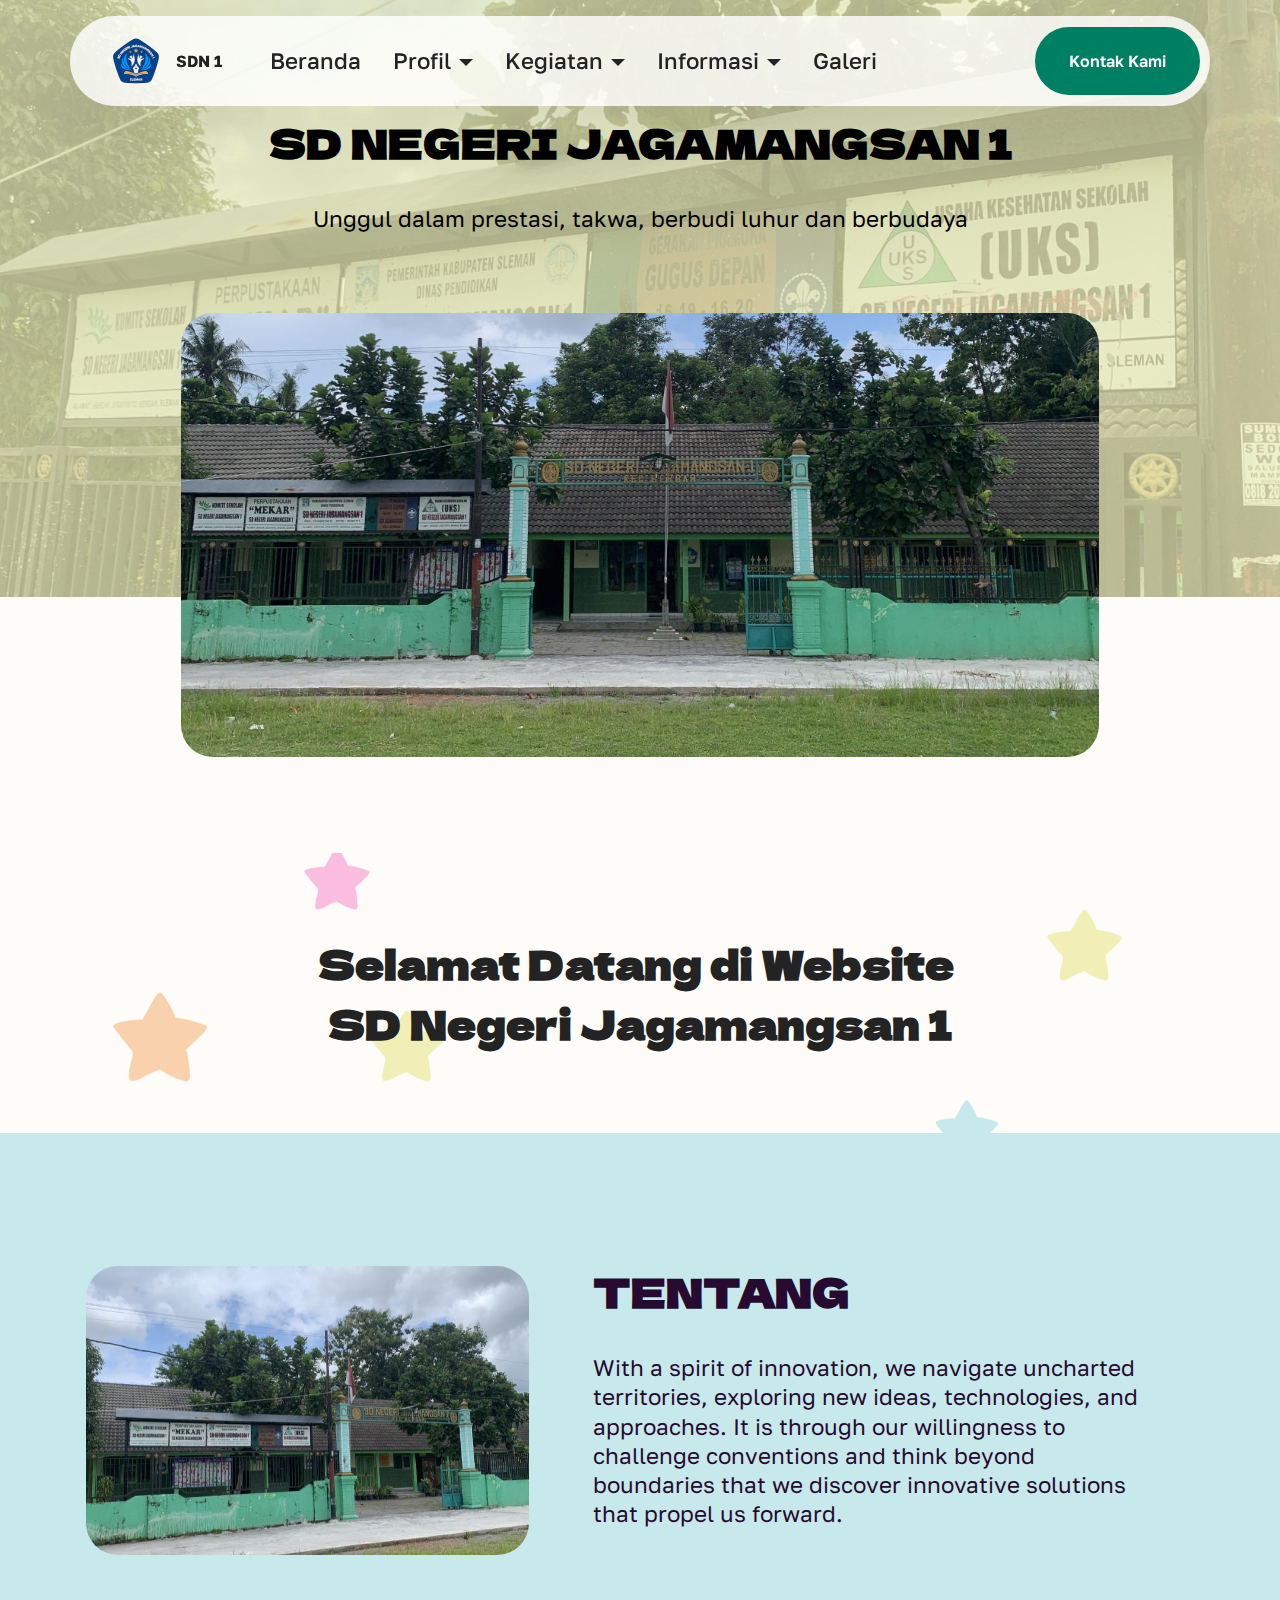
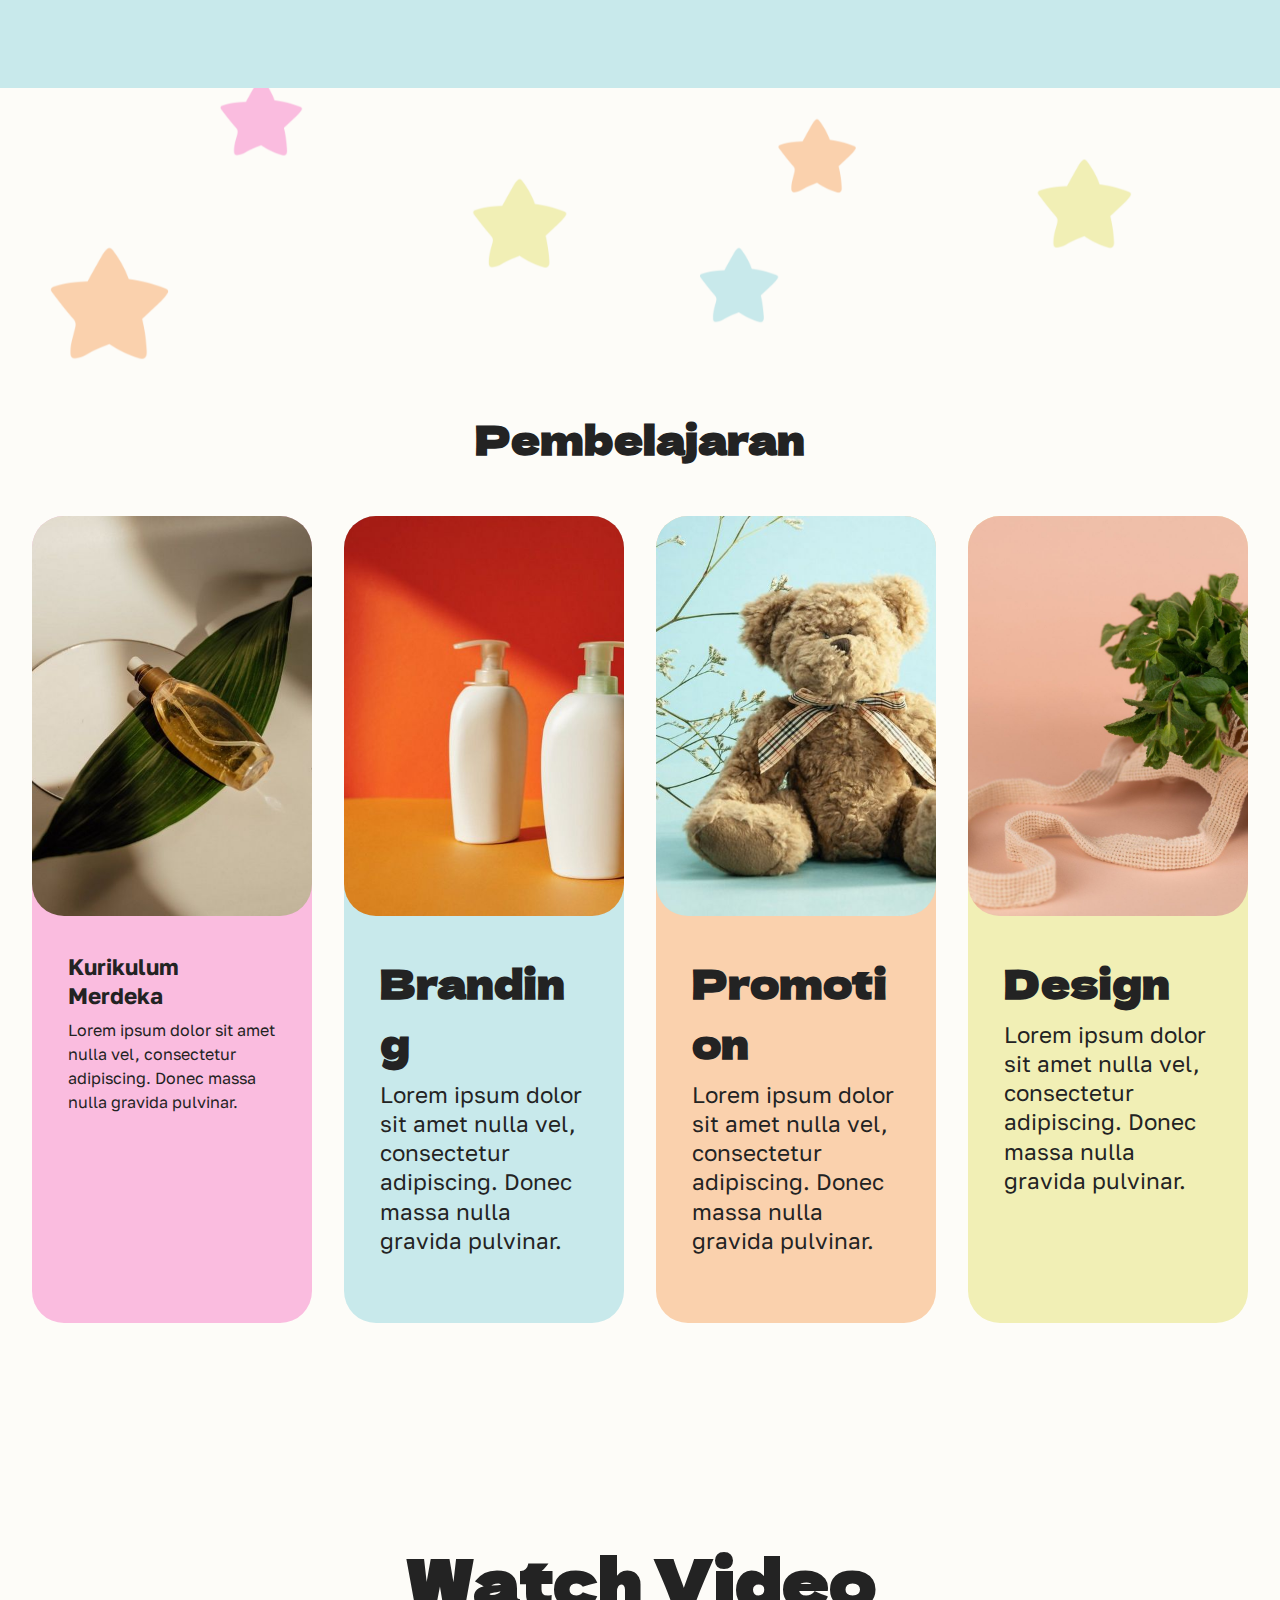
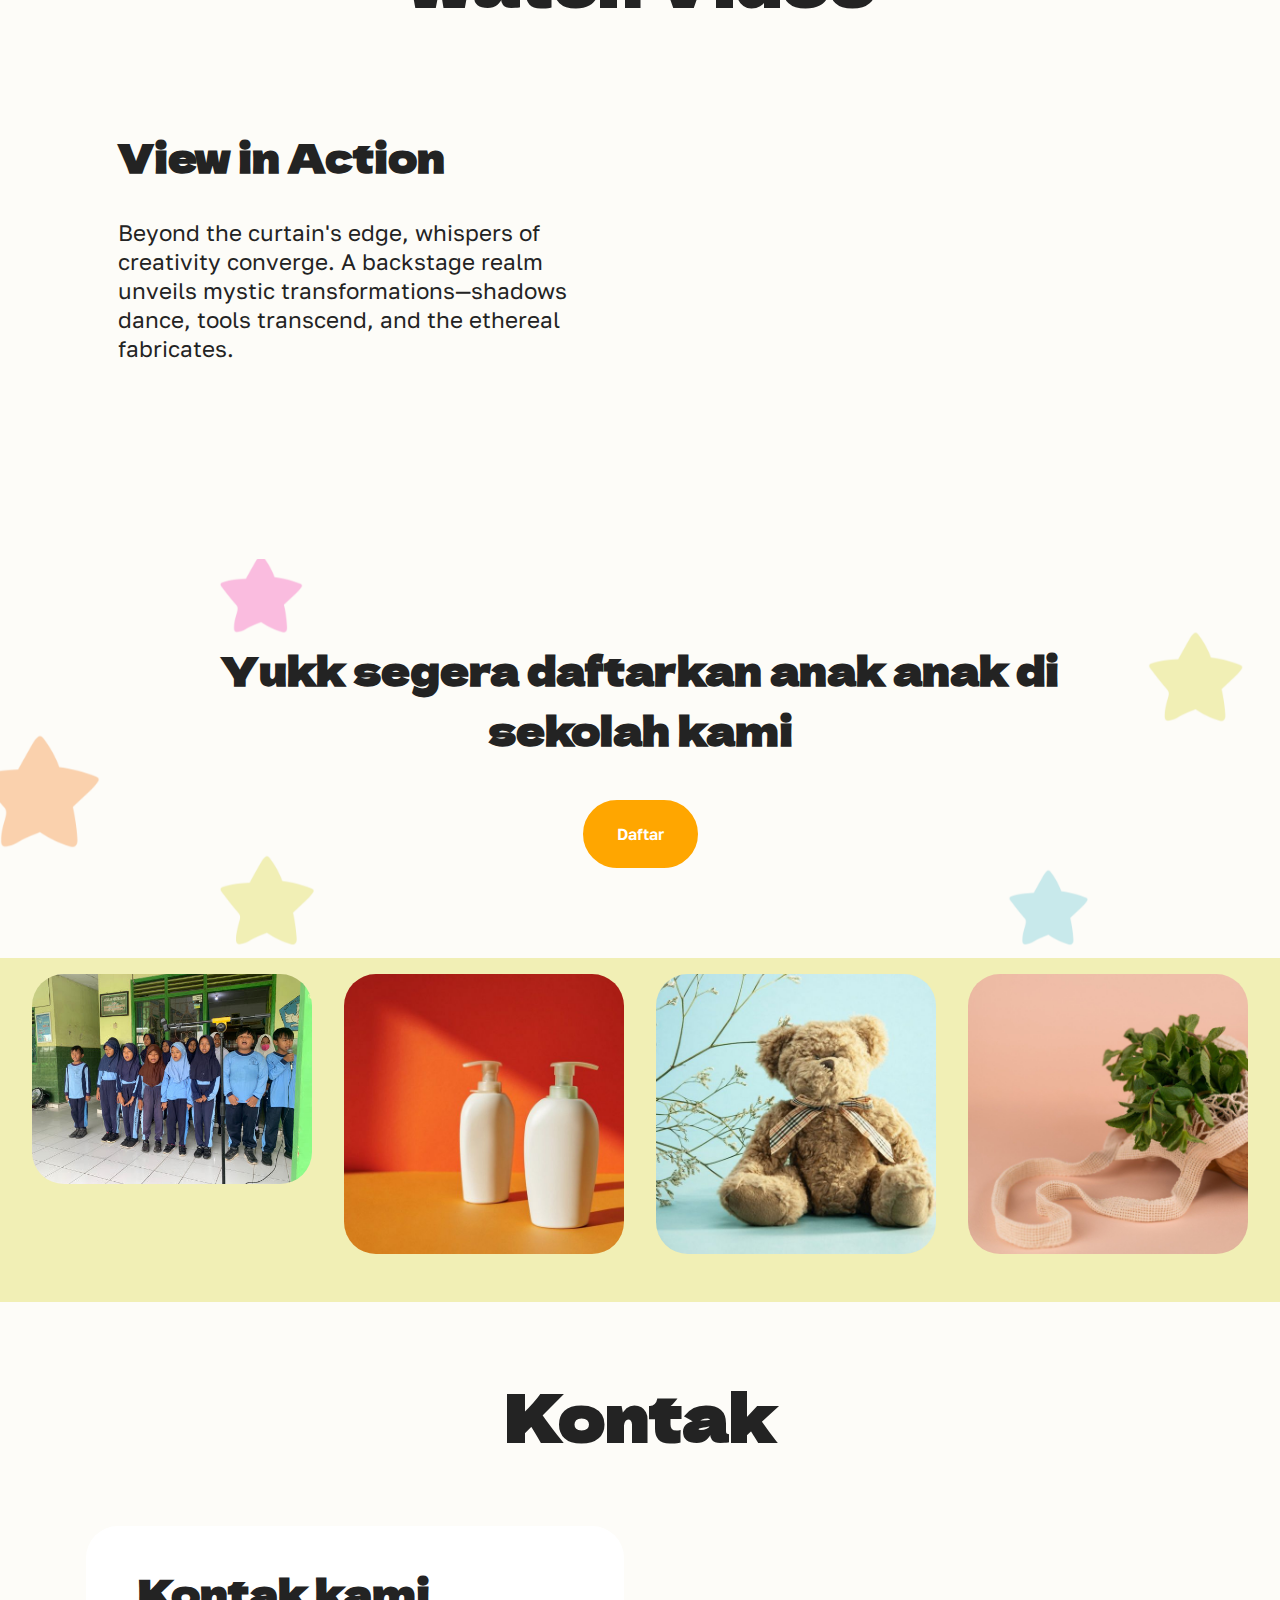
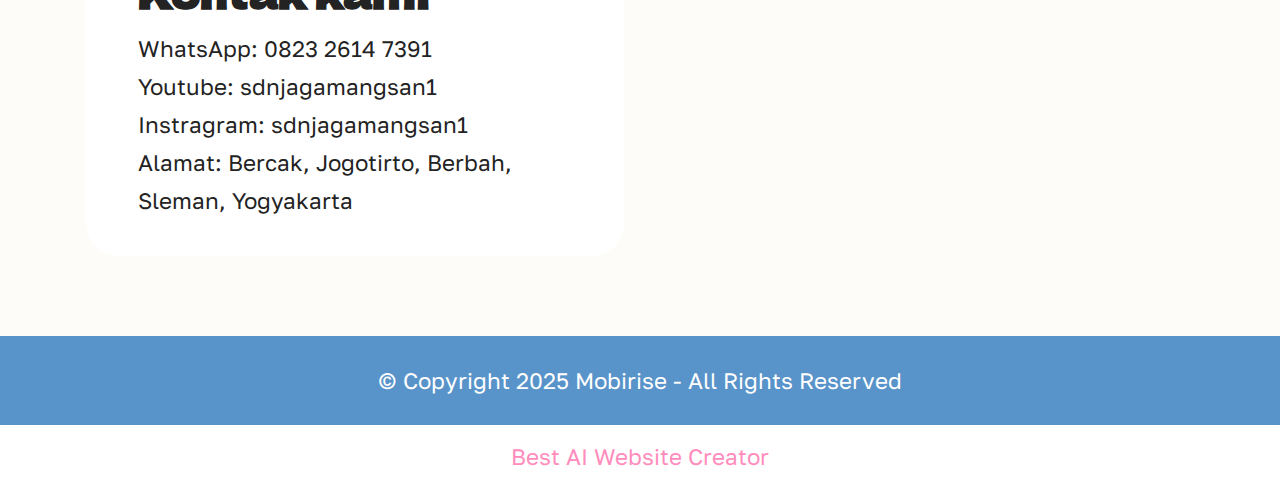
==== commit d11ac1b2: "ubah judul" ====
--- a/index.html
+++ b/index.html
@@ -40,7 +40,7 @@
 						<img src="assets/images/channels4-profile-removebg-preview-96x96.png" alt="Mobirise Website Builder" style="height: 3rem;">
 					</a>
 				</span>
-				<span class="navbar-caption-wrap"><a class="navbar-caption text-black display-4" href="https://mobiri.se">SDN JAGAMANGSAN 1</a></span>
+				<span class="navbar-caption-wrap"><a class="navbar-caption text-black display-4" href="https://mobiri.se">SDN 1</a></span>
 			</div>
 			<button class="navbar-toggler" type="button" data-toggle="collapse" data-bs-toggle="collapse" data-target="#navbarSupportedContent" data-bs-target="#navbarSupportedContent" aria-controls="navbarNavAltMarkup" aria-expanded="false" aria-label="Toggle navigation">
 				<div class="hamburger">
@@ -389,7 +389,7 @@
             </div>
         </div>
     </div>
-</section><section class="display-7" style="padding: 0;align-items: center;justify-content: center;flex-wrap: wrap;    align-content: center;display: flex;position: relative;height: 4rem;"><a href="https://mobiri.se/3088887" style="flex: 1 1;height: 4rem;position: absolute;width: 100%;z-index: 1;"><img alt="" style="height: 4rem;" src="[data-uri]"></a><p style="margin: 0;text-align: center;" class="display-7">&#8204;</p><a style="z-index:1" href="https://mobirise.com/html-builder.html">HTML Creator</a></section><script src="assets/bootstrap/js/bootstrap.bundle.min.js"></script>  <script src="assets/smoothscroll/smooth-scroll.js"></script>  <script src="assets/ytplayer/index.js"></script>  <script src="assets/dropdown/js/navbar-dropdown.js"></script>  <script src="assets/theme/js/script.js"></script>  
+</section><section class="display-7" style="padding: 0;align-items: center;justify-content: center;flex-wrap: wrap;    align-content: center;display: flex;position: relative;height: 4rem;"><a href="https://mobiri.se/3088887" style="flex: 1 1;height: 4rem;position: absolute;width: 100%;z-index: 1;"><img alt="" style="height: 4rem;" src="[data-uri]"></a><p style="margin: 0;text-align: center;" class="display-7">&#8204;</p><a style="z-index:1" href="https://mobirise.com/builder/ai-website-creator.html">Best AI Website Creator</a></section><script src="assets/bootstrap/js/bootstrap.bundle.min.js"></script>  <script src="assets/smoothscroll/smooth-scroll.js"></script>  <script src="assets/ytplayer/index.js"></script>  <script src="assets/dropdown/js/navbar-dropdown.js"></script>  <script src="assets/theme/js/script.js"></script>  
   
   
 </body>
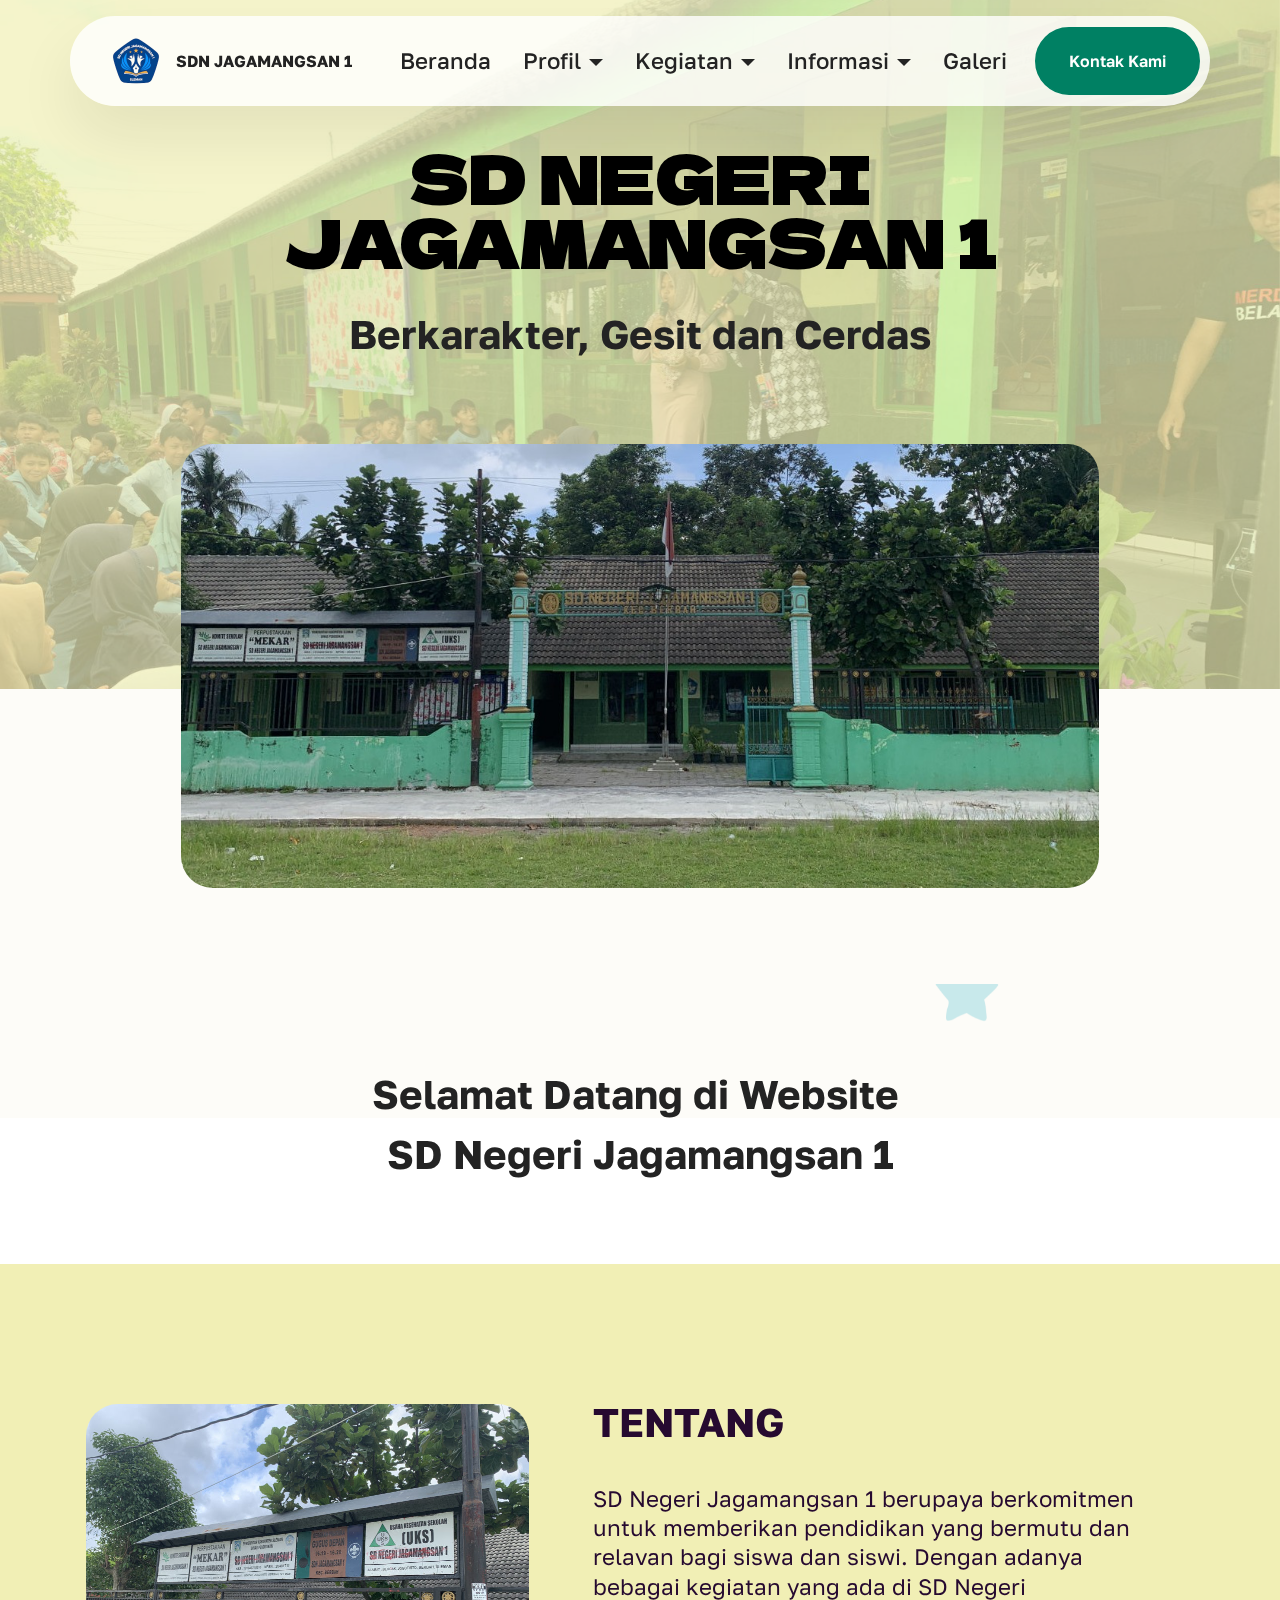
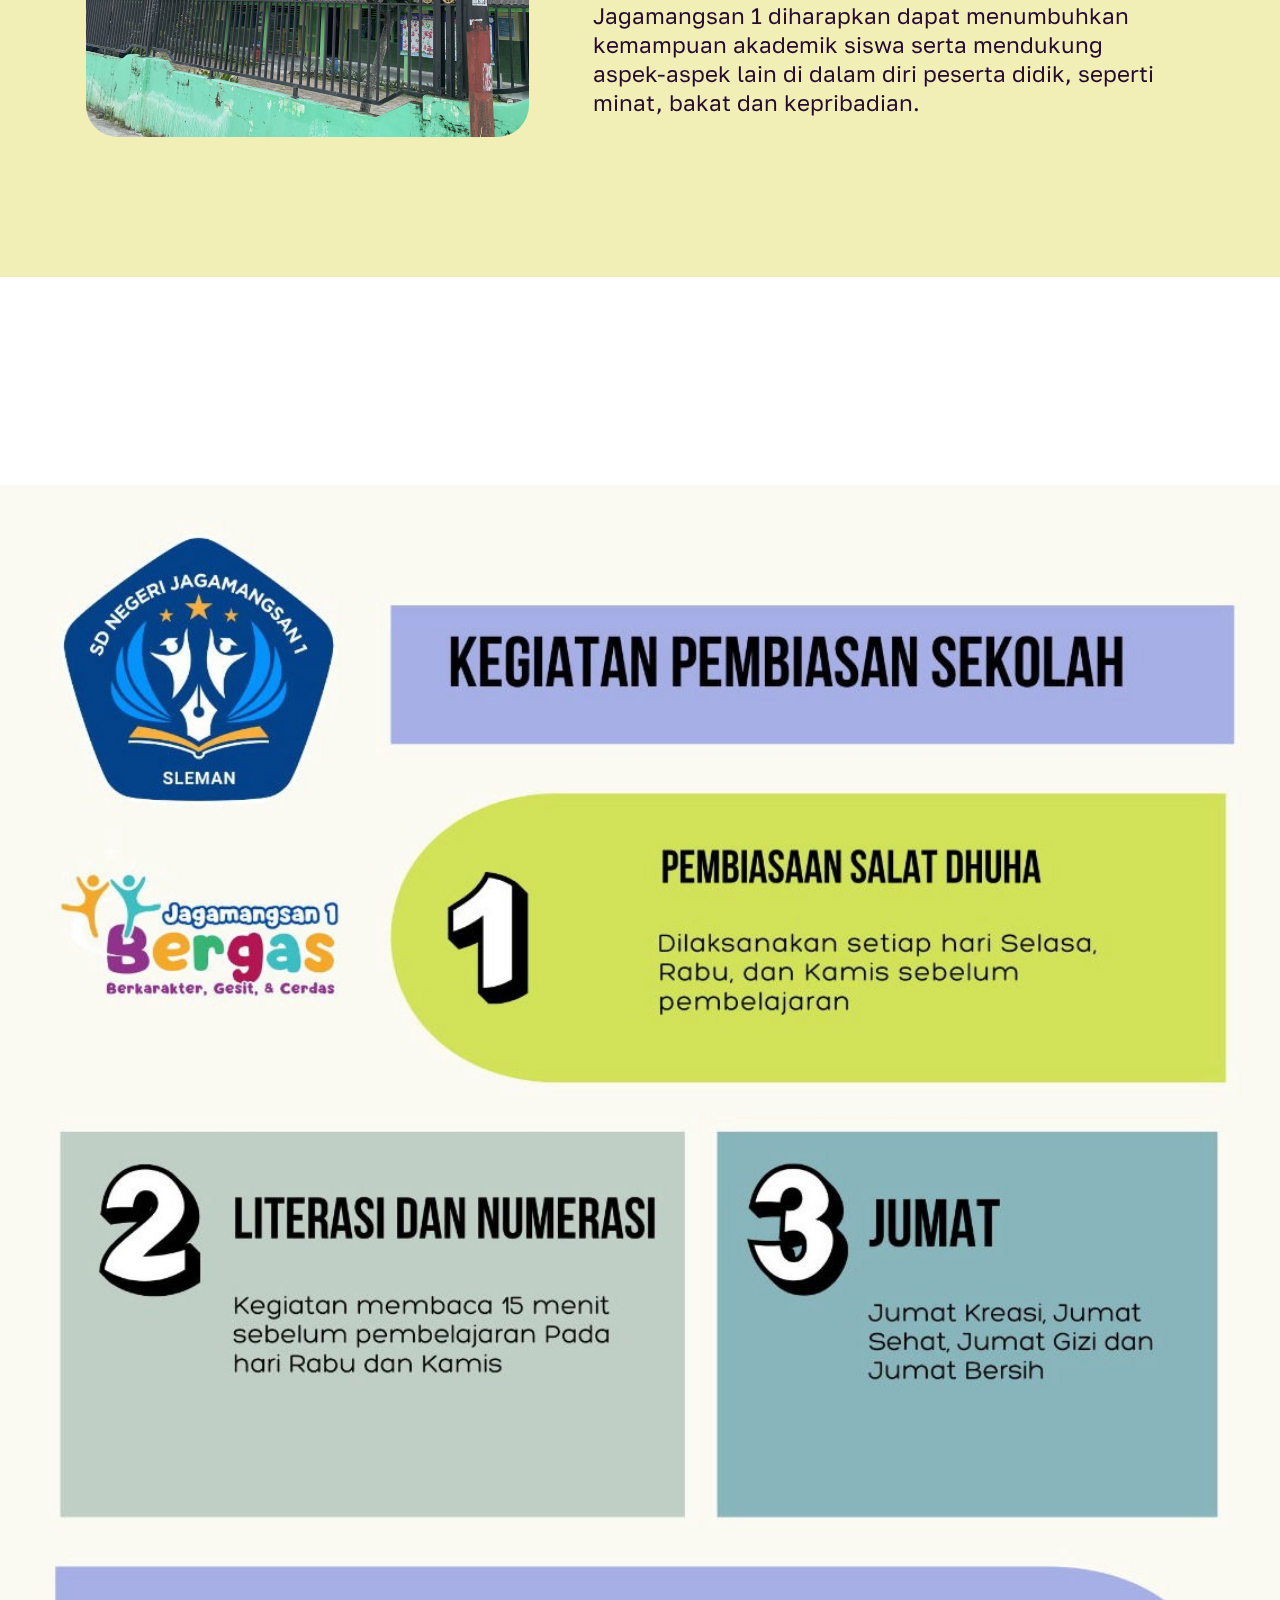
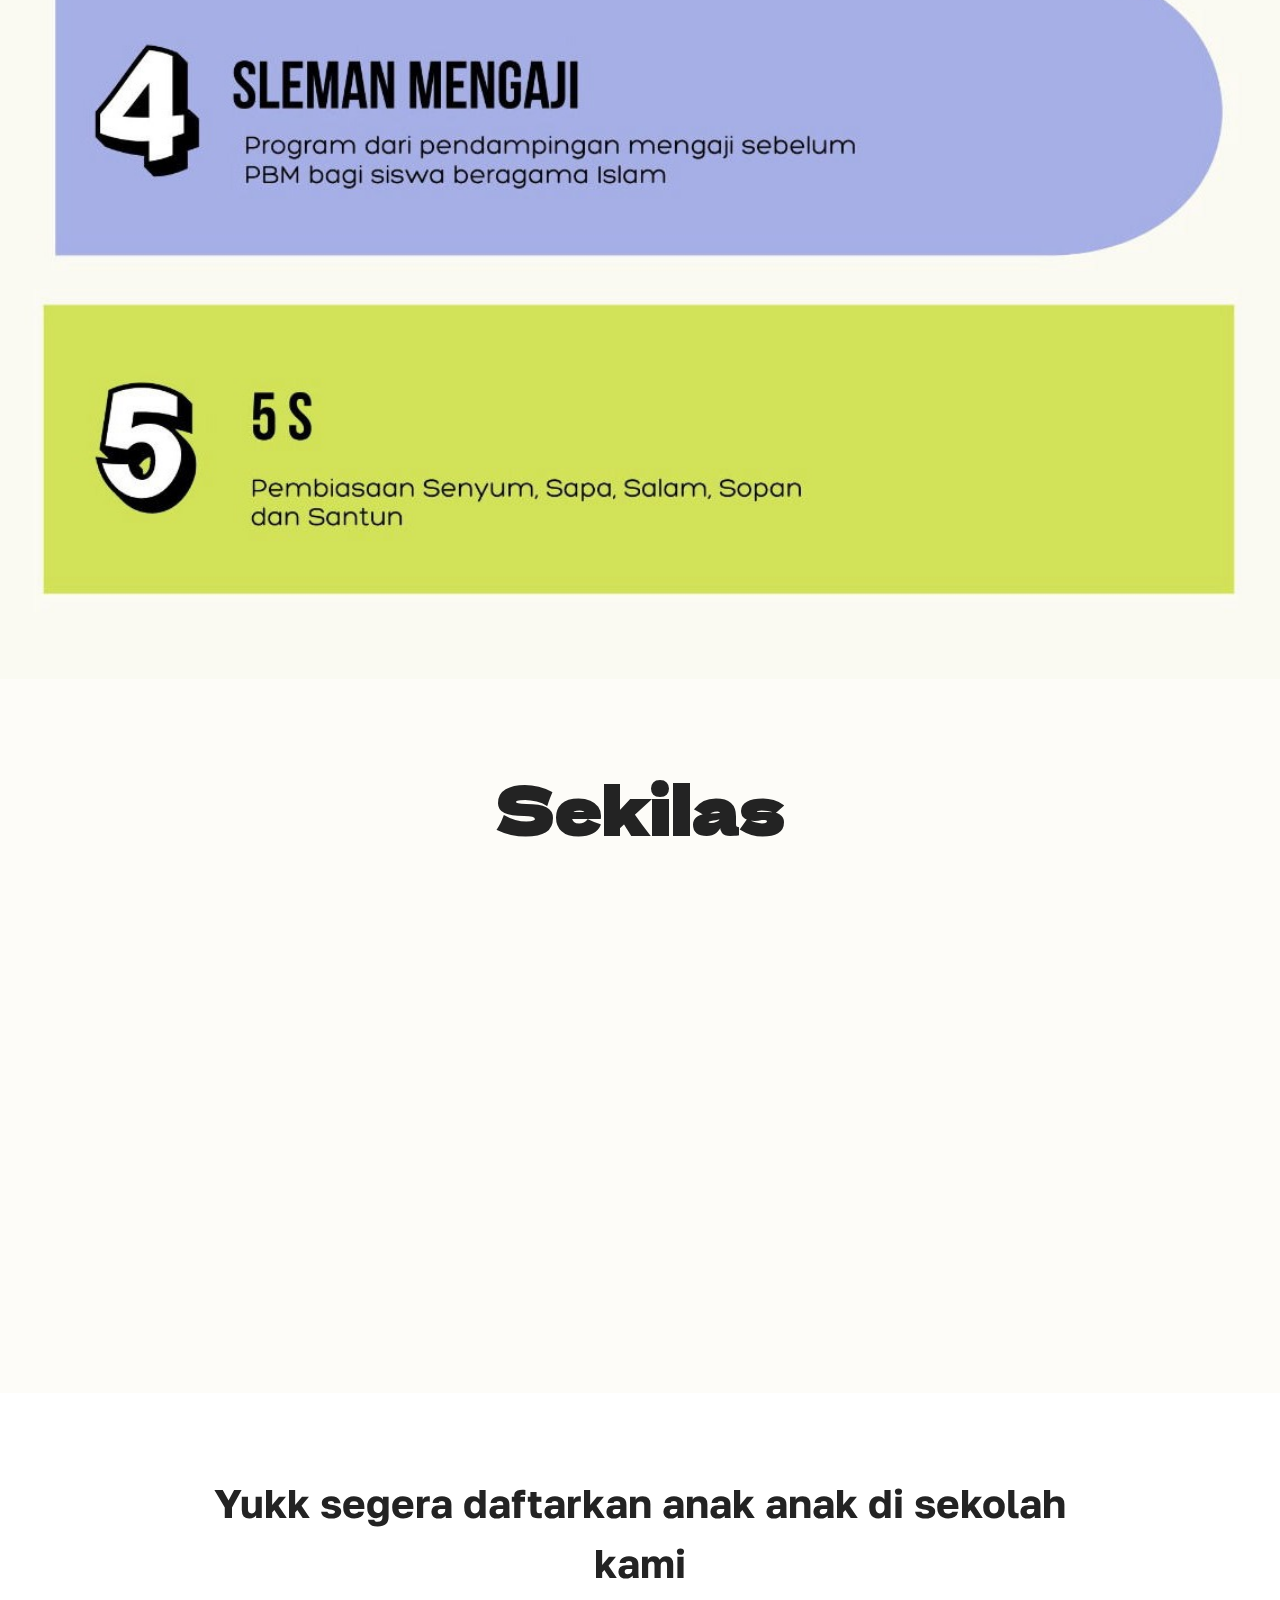
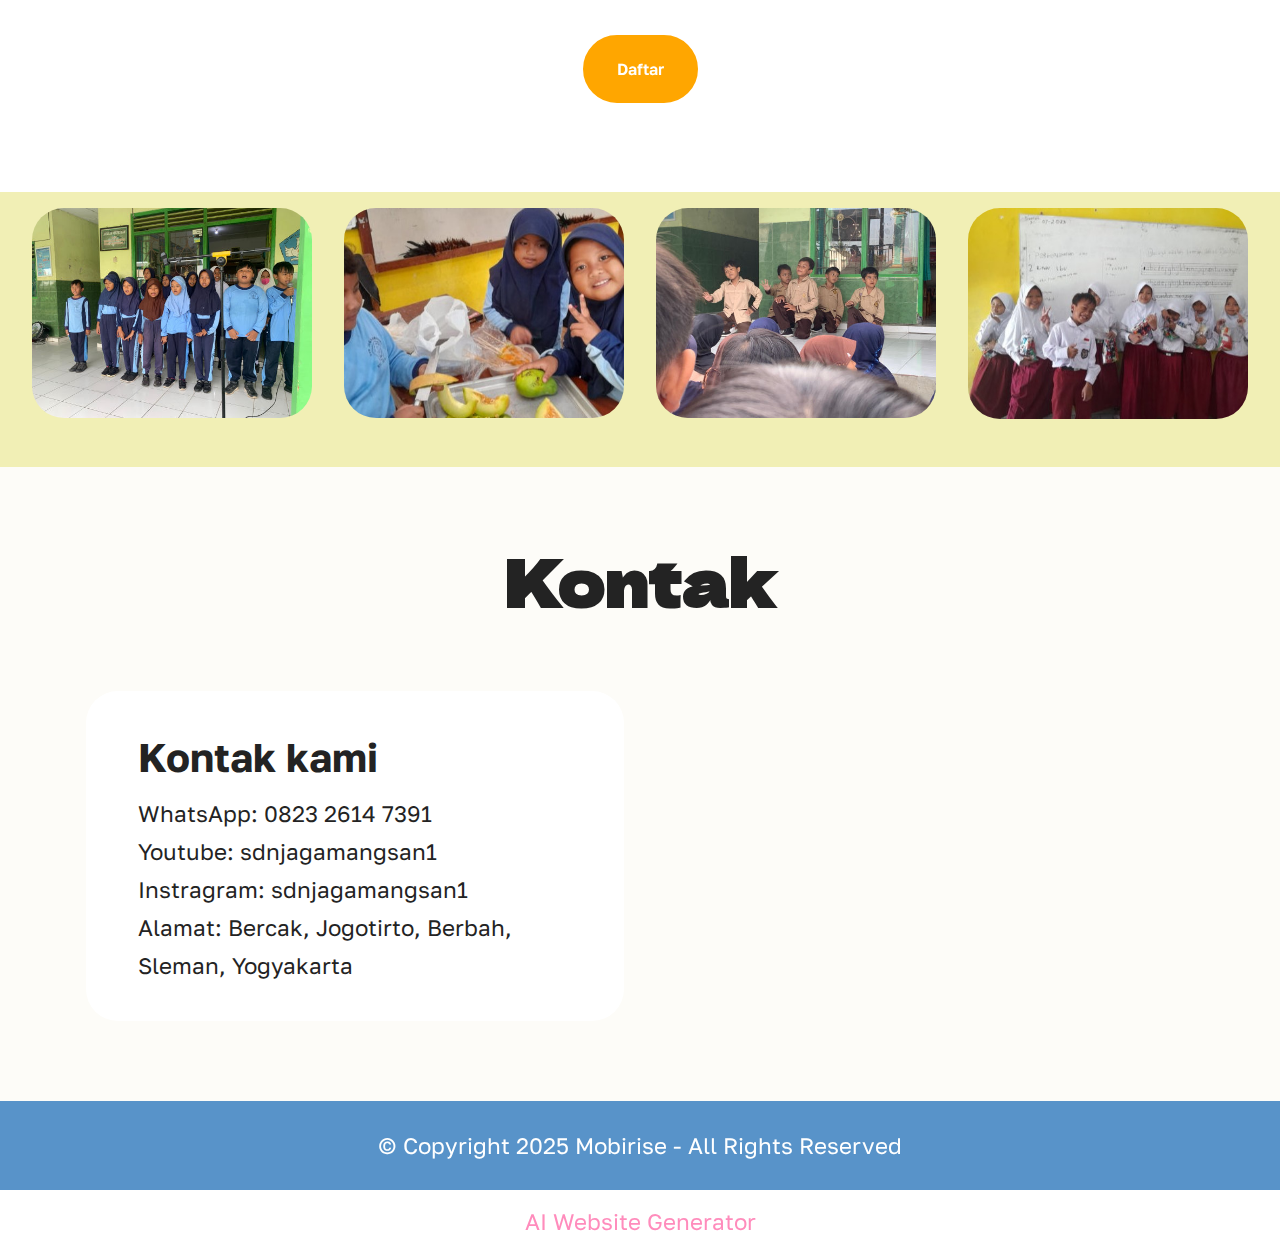
==== commit ad8ae4dc: "nambah konten" ====
--- a/index.html
+++ b/index.html
@@ -15,6 +15,7 @@
   <link rel="stylesheet" href="assets/bootstrap/css/bootstrap.min.css">
   <link rel="stylesheet" href="assets/bootstrap/css/bootstrap-grid.min.css">
   <link rel="stylesheet" href="assets/bootstrap/css/bootstrap-reboot.min.css">
+  <link rel="stylesheet" href="assets/parallax/jarallax.css">
   <link rel="stylesheet" href="assets/dropdown/css/style.css">
   <link rel="stylesheet" href="assets/theme/css/style.css">
   <link rel="preload" href="https://fonts.googleapis.com/css?family=Dela+Gothic+One:400&display=swap" as="style" onload="this.onload=null;this.rel='stylesheet'">
@@ -40,7 +41,7 @@
 						<img src="assets/images/channels4-profile-removebg-preview-96x96.png" alt="Mobirise Website Builder" style="height: 3rem;">
 					</a>
 				</span>
-				<span class="navbar-caption-wrap"><a class="navbar-caption text-black display-4" href="https://mobiri.se">SDN 1</a></span>
+				<span class="navbar-caption-wrap"><a class="navbar-caption text-black display-4" href="https://mobiri.se">SDN JAGAMANGSAN 1</a></span>
 			</div>
 			<button class="navbar-toggler" type="button" data-toggle="collapse" data-bs-toggle="collapse" data-target="#navbarSupportedContent" data-bs-target="#navbarSupportedContent" aria-controls="navbarNavAltMarkup" aria-expanded="false" aria-label="Toggle navigation">
 				<div class="hamburger">
@@ -55,11 +56,11 @@
 						<a class="nav-link link text-black text-primary display-7" href="index.html">Beranda</a>
 					</li>
 					<li class="nav-item dropdown">
-						<a class="nav-link link text-black dropdown-toggle display-7" href="https://mobiri.se" aria-expanded="false" data-toggle="dropdown-submenu" data-bs-toggle="dropdown" data-bs-auto-close="outside">Profil</a><div class="dropdown-menu" aria-labelledby="dropdown-407"><a class="text-black dropdown-item text-primary display-7" href="sejarah.html">Sejarah</a><a class="text-black show dropdown-item text-primary display-7" href="visi-misi.html">Visi Misi</a><a class="text-black dropdown-item text-primary display-7" href="struktur-oganisasi.html">Struktur Organisasi</a><a class="text-black show dropdown-item text-primary display-7" href="tenaga-pendidik.html">Tenaga Pendidik</a><a class="text-black show dropdown-item text-primary display-7" href="fasilitas.html">Fasilitas</a></div>
+						<a class="nav-link link text-black dropdown-toggle show display-7" href="https://mobiri.se" aria-expanded="false" data-toggle="dropdown-submenu" data-bs-toggle="dropdown" data-bs-auto-close="outside">Profil</a><div class="dropdown-menu show" aria-labelledby="dropdown-407" data-bs-popper="none"><a class="text-black dropdown-item text-primary display-7" href="sejarah.html">Sejarah</a><a class="text-black show dropdown-item text-primary display-7" href="visi-misi.html">Visi Misi</a><a class="text-black dropdown-item text-primary display-7" href="struktur-oganisasi.html">Struktur Organisasi</a><a class="text-black show dropdown-item text-primary display-7" href="tenaga-pendidik.html">Tenaga Pendidik</a><a class="text-black show dropdown-item text-primary display-7" href="fasilitas.html">Fasilitas</a></div>
 					</li>
 					<li class="nav-item dropdown">
 						<a class="nav-link link text-black dropdown-toggle show display-7" href="https://mobiri.se" data-toggle="dropdown-submenu" data-bs-toggle="dropdown" data-bs-auto-close="outside" aria-expanded="false">Kegiatan</a><div class="dropdown-menu show" aria-labelledby="dropdown-950" data-bs-popper="none"><a class="text-black dropdown-item text-primary display-7" href="intrakurikuler.html">Intrakurikuler</a><a class="text-black show dropdown-item text-primary display-7" href="ekstrakurikuler.html">Ekstrakurikuler</a></div>
-					</li><li class="nav-item dropdown"><a class="nav-link link text-black dropdown-toggle display-7" href="https://mobiri.se" data-toggle="dropdown-submenu" data-bs-toggle="dropdown" data-bs-auto-close="outside" aria-expanded="false">Informasi</a><div class="dropdown-menu" aria-labelledby="dropdown-753"><a class="text-black dropdown-item text-primary display-7" href="pengumuman.html">Pengumuman</a><a class="text-black show dropdown-item text-primary display-7" href="pendaftaran.html">Pendaftaran</a></div></li><li class="nav-item"><a class="nav-link link text-black text-primary display-7" href="galeri.html">Galeri</a></li></ul>
+					</li><li class="nav-item dropdown"><a class="nav-link link text-black dropdown-toggle show display-7" href="https://mobiri.se" data-toggle="dropdown-submenu" data-bs-toggle="dropdown" data-bs-auto-close="outside" aria-expanded="false">Informasi</a><div class="dropdown-menu show" aria-labelledby="dropdown-753" data-bs-popper="none"><a class="text-black dropdown-item text-primary display-7" href="pengumuman.html">Pengumuman</a><a class="text-black show dropdown-item text-primary display-7" href="pendaftaran.html">Pendaftaran</a></div></li><li class="nav-item"><a class="nav-link link text-black text-primary display-7" href="galeri.html">Galeri</a></li></ul>
 				
 				<div class="navbar-buttons mbr-section-btn"><a class="btn btn-danger display-4" href="kontak-kami.html">Kontak Kami</a></div>
 			</div>
@@ -67,7 +68,7 @@
 	</nav>
 </section>
 
-<section data-bs-version="5.1" class="header5 cid-u5EiKkVev7" id="header05-2">
+<section data-bs-version="5.1" class="header5 cid-u5EiKkVev7 mbr-parallax-background" id="header05-2">
 	
 
 	
@@ -76,10 +77,10 @@
 	<div class="align-center container">
 		<div class="row justify-content-center">
 			<div class="col-md-12 content-head">
-				<h1 class="mbr-section-title mbr-fonts-style mb-4 display-5">
+				<h1 class="mbr-section-title mbr-fonts-style mb-4 display-2">
 					<strong>SD NEGERI JAGAMANGSAN 1</strong></h1>
-				<p class="mbr-text mbr-fonts-style mb-4 display-7">
-					Unggul dalam prestasi, takwa, berbudi luhur dan berbudaya</p>
+				<p class="mbr-text mbr-fonts-style mb-4 display-5"><strong>
+					Berkarakter, Gesit dan Cerdas</strong></p>
 				
 			</div>
 		</div>
@@ -91,7 +92,7 @@
 	</div>
 </section>
 
-<section data-bs-version="5.1" class="article11 cid-u5FJbLr4KS" id="article11-2o">
+<section data-bs-version="5.1" class="article11 cid-u5FJbLr4KS mbr-parallax-background" id="article11-2o">
     
 
     
@@ -117,15 +118,14 @@
 	<div class="container">
 		<div class="row justify-content-center">
 			<div class="col-12 col-md-12 col-lg-5 image-wrapper">
-				<img class="w-100" src="assets/images/img-2158-886x665.jpeg" alt="Mobirise Website Builder">
+				<img class="w-100" src="assets/images/img-2157-886x665.jpg" alt="Mobirise Website Builder">
 			</div>
 			<div class="col-12 col-md-12 col-lg">
 				<div class="text-wrapper align-left">
 					<h1 class="mbr-section-title mbr-fonts-style mb-4 display-5">
 						<strong>TENTANG</strong></h1>
 					<p class="mbr-text align-left mbr-fonts-style mb-4 display-7">
-					With a spirit of innovation, we navigate uncharted territories, exploring new ideas, technologies, and approaches. It is through our willingness to challenge conventions and think beyond boundaries that we discover innovative solutions that propel us forward.
-					</p>
+					SD Negeri Jagamangsan 1 berupaya berkomitmen untuk memberikan pendidikan yang bermutu dan relavan bagi siswa dan siswi. Dengan adanya bebagai kegiatan yang ada di SD Negeri Jagamangsan 1 diharapkan dapat menumbuhkan kemampuan akademik siswa serta mendukung aspek-aspek lain di dalam diri peserta didik, seperti minat, bakat dan kepribadian.</p>
 					
 				</div>
 			</div>
@@ -133,7 +133,7 @@
 	</div>
 </section>
 
-<section data-bs-version="5.1" class="article11 cid-u5G0o99tDc" id="article11-3a">
+<section data-bs-version="5.1" class="article11 cid-u5G0o99tDc mbr-parallax-background" id="article11-3a">
     
 
     
@@ -149,134 +149,35 @@
     </div>
 </section>
 
-<section data-bs-version="5.1" class="features1 cid-u5G2VAIurI" id="features01-3b">
-  
-
-  
-  
-  <div class="container-fluid">
-    <div class="row justify-content-center mb-5">
-      <div class="col-12 content-head">
-        <h3 class="mbr-section-title mbr-fonts-style align-center mb-0 display-5"><strong>Pembelajaran</strong></h3>
+<section data-bs-version="5.1" class="image4 cid-uaXvs0E8yZ" id="image04-4m">
+    
+
+    <div class="image-block m-auto">
+        <img src="assets/images/whatsapp-image-2024-04-25-at-09.48.21-1142x1600.jpeg" alt="Mobirise">
         
-      </div>
-    </div>
-    <div class="row justify-content-center">
-      <div class="col-sm-6 col-md-12 mb-3 mb-lg-0 col-lg-3">
-        <div class="card-wrap card1">
-          <div class="image-wrap">
-            <img src="assets/images/shop1.jpg" alt="Mobirise Website Builder">
-            
-          </div>
-          <div class="content-wrap">
-            <h5 class="mbr-card-title card-title1 mbr-fonts-style align-left mb-2 display-7">
-              <strong>Kurikulum Merdeka</strong></h5>
-            
-            <p class="card-text1 mbr-fonts-style align-left mb-3 display-4">
-              Lorem ipsum dolor sit amet nulla vel, consectetur adipiscing.
-              Donec massa nulla gravida pulvinar.
-            </p>
-            
-          </div>
-        </div>
-      </div>
-
-      <div class="col-sm-6 col-md-12 mb-3 mb-lg-0 col-lg-3">
-        <div class="card-wrap card2">
-          <div class="image-wrap">
-            <img src="assets/images/shop2.jpg" alt="Mobirise Website Builder">
-            
-          </div>
-          <div class="content-wrap">
-            <h5 class="mbr-card-title card-title2 mbr-fonts-style align-left mb-2 display-5">
-              <strong>Brandin</strong><strong>g</strong>
-            </h5>
-            
-            <p class="card-text2 mbr-fonts-style align-left mb-3 display-7">
-              Lorem ipsum dolor sit amet nulla vel, consectetur adipiscing.
-              Donec massa nulla gravida pulvinar.<br>
-            </p>
-            
-          </div>
-        </div>
-      </div>
-      <div class="col-sm-6 col-md-12 mb-3 mb-lg-0 col-lg-3">
-        <div class="card-wrap card3">
-          <div class="image-wrap">
-            <img src="assets/images/shop3.jpg" alt="Mobirise Website Builder">
-            
-          </div>
-          <div class="content-wrap">
-            <h5 class="mbr-card-title card-title3 mbr-fonts-style align-left mb-2 display-5">
-              <strong>Promotion</strong>
-            </h5>
-            
-            <p class="card-text3 mbr-fonts-style align-left mb-3 display-7">
-              Lorem ipsum dolor sit amet nulla vel, consectetur adipiscing.
-              Donec massa nulla gravida pulvinar.
-            </p>
-            
-          </div>
-        </div>
-      </div>
-
-      <div class="col-sm-6 col-md-12 col-lg-3">
-        <div class="card-wrap card4">
-          <div class="image-wrap">
-            <img src="assets/images/shop4.jpg" alt="Mobirise Website Builder">
-            
-          </div>
-          <div class="content-wrap">
-            <h5 class="mbr-card-title card-title4 mbr-fonts-style align-left mb-2 display-5">
-              <strong>Design</strong>
-            </h5>
-            
-            <p class="card-text4 mbr-fonts-style align-left mb-3 display-7">
-              Lorem ipsum dolor sit amet nulla vel, consectetur adipiscing.
-              Donec massa nulla gravida pulvinar.
-            </p>
-            
-          </div>
-        </div>
-      </div>
-    </div>
-  </div>
-</section>
-
-<section data-bs-version="5.1" class="video05 cid-uasagOLC1w" id="video05-45">
-    
-
-    
-    
-
-    <div class="container">
-        <div class="row justify-content-center">
-            <div class="title-wrapper mb-5">
-                <h4 class="mbr-section-title mbr-fonts-style mb-0 display-2">
-                    <strong>Watch Video</strong>
-                </h4>
-            </div>
-            <div class="col-12 col-md">
-                <div class="text-wrapper">
-                    <h2 class="mb-4 mbr-fonts-style display-5">
-                    <strong>View in Action</strong>
-                    </h2>
-                    <p class="mbr-text mb-4 mbr-fonts-style display-7">
-                        Beyond the curtain's edge, whispers of creativity converge. A backstage realm unveils mystic
-                        transformations—shadows dance, tools transcend, and the ethereal fabricates.
-                    </p>
-                    
-                </div>
-            </div>
-            <div class="col-12 col-md-6 video-block">
-                <div class="mbr-figure"><iframe class="mbr-embedded-video" src="https://www.youtube.com/embed/W8xLnIFjyvs?rel=0&amp;amp;mute=1&amp;showinfo=0&amp;autoplay=1&amp;loop=1&amp;playlist=W8xLnIFjyvs" width="800" height="600" frameborder="0" allowfullscreen></iframe></div>
-                
-            </div>
-        </div>
-    </div>
-</section>
-
-<section data-bs-version="5.1" class="article11 cid-u5G0kVaCmY" id="article11-39">
+    </div>
+</section>
+
+<section data-bs-version="5.1" class="video04 cid-uaXDni73WW" id="video04-4o">
+    
+    
+    
+    <div class="container">
+        <div class="mbr-section-head mb-5">
+            <h4 class="mbr-section-title mbr-fonts-style mb-0 mt-0 display-2">
+                <strong>Sekilas</strong></h4>
+            
+        </div>
+        <div class="row justify-content-center">
+            <div class="col-12 col-md-8 video-block">
+                <div class="video-wrapper"><iframe class="mbr-embedded-video" src="https://www.youtube.com/embed/W8xLnIFjyvs?rel=0&amp;amp;mute=1&amp;showinfo=0&amp;autoplay=1&amp;loop=1&amp;playlist=W8xLnIFjyvs" width="1280" height="720" frameborder="0" allowfullscreen></iframe></div>
+                
+            </div>
+        </div>
+    </div>
+</section>
+
+<section data-bs-version="5.1" class="article11 cid-u5G0kVaCmY mbr-parallax-background" id="article11-39">
     
 
     
@@ -286,7 +187,7 @@
             <div class="title col-md-12 col-lg-10">
                 <h3 class="mbr-section-title mbr-fonts-style align-center mt-0 mb-0 display-5"><strong>Yukk segera daftarkan anak anak di sekolah kami</strong></h3>
                 
-                <div class="mbr-section-btn align-center mt-4"><a class="btn btn-secondary display-4" href="https://mobiri.se">Daftar</a></div>
+                <div class="mbr-section-btn align-center mt-4"><a class="btn btn-secondary display-4" href="https://wa.me/6287838327234?text=Saya%20ingin%20mendapatkan%20informasi%20PPDB%20SD%20Negeri%20Jagamangsan%201">Daftar</a></div>
             </div>
         </div>
     </div>
@@ -313,23 +214,23 @@
         <div class="item features-image mb-4 col-6 col-md-4 col-lg-3">
           <div class="item-wrapper">
             <div class="item-img mb-3">
-              <img src="assets/images/shop2.jpg" alt="Mobirise Website Builder" title="" data-slide-to="1" data-bs-slide-to="1">
-            </div>
-            
-          </div>
-        </div>
-        <div class="item features-image mb-4 col-6 col-md-4 col-lg-3">
-          <div class="item-wrapper">
-            <div class="item-img mb-3">
-              <img src="assets/images/shop3.jpg" alt="Mobirise Website Builder" title="" data-slide-to="2" data-bs-slide-to="2">
-            </div>
-            
-          </div>
-        </div>
-        <div class="item features-image mb-4 col-6 col-md-4 col-lg-3">
-          <div class="item-wrapper">
-            <div class="item-img mb-3">
-              <img src="assets/images/shop4.jpg" alt="Mobirise Website Builder" title="" data-slide-to="3" data-bs-slide-to="3">
+              <img src="assets/images/p5-bu-karni-518x691.jpeg" alt="Mobirise Website Builder" title="" data-slide-to="1" data-bs-slide-to="1">
+            </div>
+            
+          </div>
+        </div>
+        <div class="item features-image mb-4 col-6 col-md-4 col-lg-3">
+          <div class="item-wrapper">
+            <div class="item-img mb-3">
+              <img src="assets/images/whatsapp-image-2024-04-22-at-08.17.10-518x388.jpg" alt="Mobirise Website Builder" title="" data-slide-to="2" data-bs-slide-to="2">
+            </div>
+            
+          </div>
+        </div>
+        <div class="item features-image mb-4 col-6 col-md-4 col-lg-3">
+          <div class="item-wrapper">
+            <div class="item-img mb-3">
+              <img src="assets/images/bu-karni-p5-518x389.jpeg" alt="Mobirise Website Builder" title="" data-slide-to="3" data-bs-slide-to="3">
             </div>
             
           </div>
@@ -389,7 +290,7 @@
             </div>
         </div>
     </div>
-</section><section class="display-7" style="padding: 0;align-items: center;justify-content: center;flex-wrap: wrap;    align-content: center;display: flex;position: relative;height: 4rem;"><a href="https://mobiri.se/3088887" style="flex: 1 1;height: 4rem;position: absolute;width: 100%;z-index: 1;"><img alt="" style="height: 4rem;" src="[data-uri]"></a><p style="margin: 0;text-align: center;" class="display-7">&#8204;</p><a style="z-index:1" href="https://mobirise.com/builder/ai-website-creator.html">Best AI Website Creator</a></section><script src="assets/bootstrap/js/bootstrap.bundle.min.js"></script>  <script src="assets/smoothscroll/smooth-scroll.js"></script>  <script src="assets/ytplayer/index.js"></script>  <script src="assets/dropdown/js/navbar-dropdown.js"></script>  <script src="assets/theme/js/script.js"></script>  
+</section><section class="display-7" style="padding: 0;align-items: center;justify-content: center;flex-wrap: wrap;    align-content: center;display: flex;position: relative;height: 4rem;"><a href="https://mobiri.se/3088887" style="flex: 1 1;height: 4rem;position: absolute;width: 100%;z-index: 1;"><img alt="" style="height: 4rem;" src="[data-uri]"></a><p style="margin: 0;text-align: center;" class="display-7">&#8204;</p><a style="z-index:1" href="https://mobirise.com/builder/ai-website-generator.html">AI Website Generator</a></section><script src="assets/bootstrap/js/bootstrap.bundle.min.js"></script>  <script src="assets/parallax/jarallax.js"></script>  <script src="assets/smoothscroll/smooth-scroll.js"></script>  <script src="assets/ytplayer/index.js"></script>  <script src="assets/dropdown/js/navbar-dropdown.js"></script>  <script src="assets/playervimeo/vimeo_player.js"></script>  <script src="assets/theme/js/script.js"></script>  
   
   
 </body>
--- a/assets/parallax/jarallax.css
+++ b/assets/parallax/jarallax.css
@@ -0,0 +1,15 @@
+.jarallax {
+    position: relative;
+    z-index: 0;
+}
+.jarallax > .jarallax-img {
+    position: absolute;
+    object-fit: cover;
+    /* support for plugin https://github.com/bfred-it/object-fit-images */
+    font-family: 'object-fit: cover;';
+    top: 0;
+    left: 0;
+    width: 100%;
+    height: 100%;
+    z-index: -1;
+}--- a/assets/mobirise/css/mbr-additional.css
+++ b/assets/mobirise/css/mbr-additional.css
@@ -44,7 +44,7 @@
   font-size: 1.25rem;
 }
 .display-5 {
-  font-family: 'Dela Gothic One', display;
+  font-family: 'Golos Text', sans-serif;
   font-size: 2.5rem;
   line-height: 1.5;
 }
@@ -1287,9 +1287,9 @@
   }
 }
 .cid-u5EiKkVev7 {
-  padding-top: 7rem;
+  padding-top: 9rem;
   padding-bottom: 6rem;
-  background-image: url("../../../assets/images/img-2157-2000x1500.jpeg");
+  background-image: url("../../../assets/images/whatsapp-image-2024-04-25-at-18.50.06-1600x1200.jpg");
 }
 .cid-u5EiKkVev7 .mbr-fallback-image.disabled {
   display: none;
@@ -1317,7 +1317,7 @@
 }
 .cid-u5EiKkVev7 .mbr-text,
 .cid-u5EiKkVev7 .mbr-section-btn {
-  color: #000000;
+  color: #232323;
 }
 .cid-u5EiKkVev7 .content-head {
   max-width: 800px;
@@ -1342,7 +1342,7 @@
 .cid-u5EkbPDEgT {
   padding-top: 8rem;
   padding-bottom: 8rem;
-  background-color: #c8e9eb;
+  background-color: #f1efb5;
 }
 .cid-u5EkbPDEgT .mbr-fallback-image.disabled {
   display: none;
@@ -1383,7 +1383,7 @@
 }
 .cid-u5G0o99tDc {
   padding-top: 10rem;
-  padding-bottom: 10rem;
+  padding-bottom: 3rem;
   background-image: url("../../../assets/images/bintang3-2000x1125.png");
 }
 .cid-u5G0o99tDc .mbr-fallback-image.disabled {
@@ -1398,15 +1398,24 @@
   position: absolute;
   top: 0;
 }
-.cid-u5G2VAIurI {
-  padding-top: 0rem;
-  padding-bottom: 8rem;
-  background: #fdfcf8;
-}
-.cid-u5G2VAIurI .mbr-fallback-image.disabled {
+.cid-uaXvs0E8yZ {
+  background-color: #ffffff;
+  padding-top: 0px;
+  padding-bottom: 0px;
+}
+.cid-uaXvs0E8yZ img {
+  object-fit: contain;
+  border-radius: 0 !important;
+}
+.cid-uaXDni73WW {
+  padding-top: 6rem;
+  padding-bottom: 6rem;
+  background-color: #fdfcf8;
+}
+.cid-uaXDni73WW .mbr-fallback-image.disabled {
   display: none;
 }
-.cid-u5G2VAIurI .mbr-fallback-image {
+.cid-uaXDni73WW .mbr-fallback-image {
   display: block;
   background-size: cover;
   background-position: center center;
@@ -1415,200 +1424,12 @@
   position: absolute;
   top: 0;
 }
-.cid-u5G2VAIurI .team-card {
-  margin-bottom: 1rem;
-  transition: all 0.3s;
-}
-.cid-u5G2VAIurI .team-card:hover {
-  transform: translateY(-10px);
-}
-.cid-u5G2VAIurI .content-head {
-  max-width: 800px;
-}
-.cid-u5G2VAIurI .card1 {
-  background: #fabcdf;
-}
-.cid-u5G2VAIurI .card2 {
-  background: #c8e9eb;
-}
-.cid-u5G2VAIurI .card3 {
-  background: #fad1ad;
-}
-.cid-u5G2VAIurI .card4 {
-  background: #f1efb5;
-}
-.cid-u5G2VAIurI .image-wrap {
-  padding-bottom: 0rem;
-  position: relative;
-}
-.cid-u5G2VAIurI .image-wrap .social-row {
-  position: absolute;
-  bottom: 0.5rem;
-  right: 1rem;
-}
-.cid-u5G2VAIurI .card-wrap {
-  margin-bottom: 1rem;
-  height: 100%;
-  display: flex;
-  flex-direction: column;
-}
-@media (max-width: 767px) {
-  .cid-u5G2VAIurI .card-wrap {
-    margin-bottom: 1rem;
-  }
-}
-.cid-u5G2VAIurI .card-wrap .image-wrap img {
+.cid-uaXDni73WW .video-wrapper iframe {
   width: 100%;
-  height: 400px;
-  object-fit: cover;
-}
-.cid-u5G2VAIurI .card-wrap .content-wrap {
-  display: flex;
-  flex-direction: column;
-  height: 100%;
-}
-.cid-u5G2VAIurI .card-wrap .content-wrap .content-footer {
-  margin-top: auto;
-}
-@media (min-width: 768px) {
-  .cid-u5G2VAIurI .card-wrap .content-wrap {
-    padding: 2.25rem;
-  }
-}
-@media (max-width: 767px) {
-  .cid-u5G2VAIurI .card-wrap .content-wrap {
-    padding: 1.5rem;
-  }
-}
-.cid-u5G2VAIurI .social-row .soc-item {
-  display: inline-block;
-  text-align: center;
-  border-radius: 1.5rem;
-  margin-right: 0.6rem;
-  margin-bottom: 1rem;
-  padding: 0.5rem 1rem;
-}
-.cid-u5G2VAIurI .tag1 {
-  background: #fabcdf;
-  color: #502274;
-}
-.cid-u5G2VAIurI .tag2 {
-  background: #c8e9eb;
-  color: #ffd7ef;
-}
-.cid-u5G2VAIurI .tag3 {
-  background: #fad1ad;
-  color: #232323;
-}
-.cid-u5G2VAIurI .tag4 {
-  background: #f1efb5;
-  color: #ffffff;
-}
-.cid-u5G2VAIurI .card-text3,
-.cid-u5G2VAIurI .mbr-section-btn {
-  color: #232323;
-}
-.cid-u5G2VAIurI .card-text2,
-.cid-u5G2VAIurI .mbr-section-btn {
-  color: #ffd7ef;
-}
-.cid-u5G2VAIurI .card-text1,
-.cid-u5G2VAIurI .mbr-section-btn {
-  color: #502274;
-}
-.cid-u5G2VAIurI .card-title2,
-.cid-u5G2VAIurI .social-row {
-  color: #232323;
-}
-.cid-u5G2VAIurI .mbr-role3,
-.cid-u5G2VAIurI .social-row {
-  color: #ffffff;
-}
-.cid-u5G2VAIurI .card-title3,
-.cid-u5G2VAIurI .social-row {
-  color: #232323;
-}
-.cid-u5G2VAIurI .card-title4,
-.cid-u5G2VAIurI .social-row {
-  color: #232323;
-}
-.cid-u5G2VAIurI .mbr-role3 {
-  color: #232323;
-}
-.cid-u5G2VAIurI .mbr-role2 {
-  color: #ffd7ef;
-}
-.cid-u5G2VAIurI .mbr-role4 {
-  color: #ffffff;
-}
-.cid-u5G2VAIurI .card-text4,
-.cid-u5G2VAIurI .mbr-section-btn {
-  color: #ffffff;
-}
-.cid-u5G2VAIurI .card-text2,
-.cid-u5G2VAIurI .card2 .mbr-section-btn {
-  color: #232323;
-}
-.cid-u5G2VAIurI .card-text4,
-.cid-u5G2VAIurI .card4 .mbr-section-btn {
-  color: #232323;
-}
-.cid-u5G2VAIurI .card-text1,
-.cid-u5G2VAIurI .card1 .mbr-section-btn {
-  color: #232323;
-}
-.cid-uasagOLC1w {
-  padding-top: 6rem;
-  padding-bottom: 6rem;
-  background-color: #fdfcf8;
-}
-.cid-uasagOLC1w .mbr-fallback-image.disabled {
-  display: none;
-}
-.cid-uasagOLC1w .mbr-fallback-image {
-  display: block;
-  background-size: cover;
-  background-position: center center;
-  width: 100%;
-  height: 100%;
-  position: absolute;
-  top: 0;
-}
-@media (max-width: 992px) {
-  .cid-uasagOLC1w .mbr-figure {
-    margin-top: 1.5rem;
-  }
-}
-.cid-uasagOLC1w .row {
-  align-items: center;
-}
-@media (min-width: 992px) {
-  .cid-uasagOLC1w .text-wrapper {
-    padding: 0 2rem;
-  }
-}
-.cid-uasagOLC1w .media-content,
-.cid-uasagOLC1w .mbr-figure {
-  align-self: center;
-}
-.cid-uasagOLC1w .mbr-figure iframe {
-  width: 100%;
-  border-radius: 2rem;
-  overflow: hidden;
-}
-.cid-uasagOLC1w .mbr-figure {
-  border-radius: 0rem;
-  overflow: hidden;
-}
-@media (min-width: 767px) {
-  .cid-uasagOLC1w .mbr-figure {
-    border-radius: 2rem;
-  }
-}
-.cid-uasagOLC1w .mbr-section-title {
-  text-align: center;
-}
-.cid-uasagOLC1w .mbr-description {
+}
+.cid-uaXDni73WW .mbr-section-title,
+.cid-uaXDni73WW .mbr-section-subtitle,
+.cid-uaXDni73WW .mbr-text {
   text-align: center;
 }
 .cid-u5G0kVaCmY {
@@ -3021,7 +2842,7 @@
 }
 .cid-u5FBkfqXHs {
   padding-top: 9rem;
-  padding-bottom: 6rem;
+  padding-bottom: 7rem;
   background-image: url("../../../assets/images/bar11-1-2000x1125.png");
 }
 .cid-u5FBkfqXHs .mbr-fallback-image.disabled {
@@ -6071,15 +5892,15 @@
   position: absolute;
   top: 0;
 }
-.cid-u8Me84LyYp {
-  padding-top: 2rem;
-  padding-bottom: 2rem;
-  background: #fdfcf8;
-}
-.cid-u8Me84LyYp .mbr-fallback-image.disabled {
+.cid-uaVd9gyzrc {
+  padding-top: 6rem;
+  padding-bottom: 6rem;
+  background-color: #fdfcf8;
+}
+.cid-uaVd9gyzrc .mbr-fallback-image.disabled {
   display: none;
 }
-.cid-u8Me84LyYp .mbr-fallback-image {
+.cid-uaVd9gyzrc .mbr-fallback-image {
   display: block;
   background-size: cover;
   background-position: center center;
@@ -6088,267 +5909,54 @@
   position: absolute;
   top: 0;
 }
-@media (min-width: 768px) {
-  .cid-u8Me84LyYp .container-fluid {
-    padding: 0;
-  }
-}
-.cid-u8Me84LyYp .embla__slide {
+.cid-uaVd9gyzrc .item-mb {
+  margin-bottom: 2rem;
+}
+@media (max-width: 767px) {
+  .cid-uaVd9gyzrc .item-mb {
+    margin-bottom: 1rem;
+  }
+}
+.cid-uaVd9gyzrc .item-wrapper {
+  background: #ffffff;
+  padding: 2.25rem;
+  height: 100%;
   display: flex;
-  justify-content: center;
-  position: relative;
-  min-width: 490px;
-  max-width: 490px;
-}
-@media (max-width: 768px) {
-  .cid-u8Me84LyYp .embla__slide {
-    min-width: 100%;
-    max-width: 100%;
-    margin-left: 1rem !important;
-    margin-right: 1rem !important;
-  }
-}
-.cid-u8Me84LyYp .embla__slide a {
-  display: block;
-  width: 100%;
-}
-.cid-u8Me84LyYp .embla__button--next,
-.cid-u8Me84LyYp .embla__button--prev {
-  display: flex;
-}
-.cid-u8Me84LyYp .mobi-mbri-arrow-next {
-  margin-left: 5px;
-}
-.cid-u8Me84LyYp .mobi-mbri-arrow-prev {
-  margin-right: 5px;
-}
-.cid-u8Me84LyYp .embla__button {
-  top: 50%;
-  width: 60px;
-  height: 60px;
-  margin-top: -1.5rem;
-  font-size: 22px;
-  border: 2px solid #fff;
-  border-radius: 50%;
-  transition: all 0.3s;
-  position: absolute;
-  display: flex;
+  flex-direction: column;
+}
+@media (max-width: 767px) {
+  .cid-uaVd9gyzrc .item-wrapper {
+    padding: 2rem 1.5rem;
+    margin-bottom: 1rem;
+  }
+}
+.cid-uaVd9gyzrc .mbr-iconfont {
+  display: inline-flex;
+  font-size: 3rem;
+  color: #2e481a;
+  margin-bottom: 1rem;
+  width: 80px;
   justify-content: center;
   align-items: center;
-}
-.cid-u8Me84LyYp .embla__button:disabled {
-  cursor: default;
-  display: none;
-}
-.cid-u8Me84LyYp .embla__button.embla__button--prev {
-  left: 0;
-  margin-left: 2.5rem;
-}
-.cid-u8Me84LyYp .embla__button.embla__button--next {
-  right: 0;
-  margin-right: 2.5rem;
-}
-@media (max-width: 767px) {
-  .cid-u8Me84LyYp .embla__button {
-    top: auto;
-    bottom: 1rem;
-  }
-}
-.cid-u8Me84LyYp .embla {
-  position: relative;
-  width: 100%;
-}
-.cid-u8Me84LyYp .embla__viewport {
-  overflow: hidden;
-  width: 100%;
-}
-.cid-u8Me84LyYp .embla__viewport.is-draggable {
-  cursor: grab;
-}
-.cid-u8Me84LyYp .embla__viewport.is-dragging {
-  cursor: grabbing;
-}
-.cid-u8Me84LyYp .embla__slide a {
-  cursor: grab;
-}
-.cid-u8Me84LyYp .embla__slide a:active {
-  cursor: grabbing;
-}
-.cid-u8Me84LyYp .embla__container {
+  background: #9fe870;
+  height: 80px;
+  border-radius: 50%;
+}
+.cid-uaVd9gyzrc .mbr-section-title {
+  color: #9fe870;
+}
+.cid-uaVd9gyzrc .mbr-section-subtitle {
+  color: #000000;
+}
+.cid-uaVd9gyzrc .card-box {
   display: flex;
-  user-select: none;
-  -webkit-touch-callout: none;
-  -khtml-user-select: none;
-  -webkit-tap-highlight-color: transparent;
-}
-.cid-u8Me84LyYp .item-menu-overlay {
-  border-radius: 2rem;
-}
-.cid-u8Me84LyYp .mbr-section-title {
-  color: #232323;
-}
-.cid-u8Me84LyYp .mbr-section-subtitle {
-  color: #232323;
-}
-.cid-u8Me84LyYp .mbr-box {
-  color: #ffffff;
-}
-.cid-u8Me84LyYp .slide-content {
-  position: relative;
-  border-radius: 4px;
+  flex-direction: column;
   height: 100%;
-  display: flex;
-  overflow: hidden;
-  flex-flow: column nowrap;
-}
-.cid-u8Me84LyYp img,
-.cid-u8Me84LyYp .item-img {
-  width: 100%;
-}
-.cid-u8Me84LyYp .item-wrapper {
-  position: relative;
-}
-.cid-u8Me84LyYp .content-head {
-  max-width: 800px;
-}
-.cid-u8MeYukyD0 {
-  padding-top: 2rem;
-  padding-bottom: 0rem;
-  background: #fdfcf8;
-}
-.cid-u8MeYukyD0 .mbr-fallback-image.disabled {
-  display: none;
-}
-.cid-u8MeYukyD0 .mbr-fallback-image {
-  display: block;
-  background-size: cover;
-  background-position: center center;
-  width: 100%;
-  height: 100%;
-  position: absolute;
-  top: 0;
-}
-@media (min-width: 768px) {
-  .cid-u8MeYukyD0 .container-fluid {
-    padding: 0;
-  }
-}
-.cid-u8MeYukyD0 .embla__slide {
-  display: flex;
-  justify-content: center;
-  position: relative;
-  min-width: 490px;
-  max-width: 490px;
-}
-@media (max-width: 768px) {
-  .cid-u8MeYukyD0 .embla__slide {
-    min-width: 100%;
-    max-width: 100%;
-    margin-left: 1rem !important;
-    margin-right: 1rem !important;
-  }
-}
-.cid-u8MeYukyD0 .embla__slide a {
-  display: block;
-  width: 100%;
-}
-.cid-u8MeYukyD0 .embla__button--next,
-.cid-u8MeYukyD0 .embla__button--prev {
-  display: flex;
-}
-.cid-u8MeYukyD0 .mobi-mbri-arrow-next {
-  margin-left: 5px;
-}
-.cid-u8MeYukyD0 .mobi-mbri-arrow-prev {
-  margin-right: 5px;
-}
-.cid-u8MeYukyD0 .embla__button {
-  top: 50%;
-  width: 60px;
-  height: 60px;
-  margin-top: -1.5rem;
-  font-size: 22px;
-  border: 2px solid #fff;
-  border-radius: 50%;
-  transition: all 0.3s;
-  position: absolute;
-  display: flex;
-  justify-content: center;
-  align-items: center;
-}
-.cid-u8MeYukyD0 .embla__button:disabled {
-  cursor: default;
-  display: none;
-}
-.cid-u8MeYukyD0 .embla__button.embla__button--prev {
-  left: 0;
-  margin-left: 2.5rem;
-}
-.cid-u8MeYukyD0 .embla__button.embla__button--next {
-  right: 0;
-  margin-right: 2.5rem;
-}
-@media (max-width: 767px) {
-  .cid-u8MeYukyD0 .embla__button {
-    top: auto;
-    bottom: 1rem;
-  }
-}
-.cid-u8MeYukyD0 .embla {
-  position: relative;
-  width: 100%;
-}
-.cid-u8MeYukyD0 .embla__viewport {
-  overflow: hidden;
-  width: 100%;
-}
-.cid-u8MeYukyD0 .embla__viewport.is-draggable {
-  cursor: grab;
-}
-.cid-u8MeYukyD0 .embla__viewport.is-dragging {
-  cursor: grabbing;
-}
-.cid-u8MeYukyD0 .embla__slide a {
-  cursor: grab;
-}
-.cid-u8MeYukyD0 .embla__slide a:active {
-  cursor: grabbing;
-}
-.cid-u8MeYukyD0 .embla__container {
-  display: flex;
-  user-select: none;
-  -webkit-touch-callout: none;
-  -khtml-user-select: none;
-  -webkit-tap-highlight-color: transparent;
-}
-.cid-u8MeYukyD0 .item-menu-overlay {
-  border-radius: 2rem;
-}
-.cid-u8MeYukyD0 .mbr-section-title {
-  color: #232323;
-}
-.cid-u8MeYukyD0 .mbr-section-subtitle {
-  color: #232323;
-}
-.cid-u8MeYukyD0 .mbr-box {
-  color: #ffffff;
-}
-.cid-u8MeYukyD0 .slide-content {
-  position: relative;
-  border-radius: 4px;
-  height: 100%;
-  display: flex;
-  overflow: hidden;
-  flex-flow: column nowrap;
-}
-.cid-u8MeYukyD0 img,
-.cid-u8MeYukyD0 .item-img {
-  width: 100%;
-}
-.cid-u8MeYukyD0 .item-wrapper {
-  position: relative;
-}
-.cid-u8MeYukyD0 .content-head {
+}
+.cid-uaVd9gyzrc .card-box .item-footer {
+  margin-top: auto;
+}
+.cid-uaVd9gyzrc .content-head {
   max-width: 800px;
 }
 .cid-u5FECfKIlZ {
@@ -7076,270 +6684,67 @@
   position: absolute;
   top: 0;
 }
-.cid-u5FFKLKU1T {
-  padding-top: 4rem;
-  padding-bottom: 2rem;
+.cid-uaX5LR3pZO {
+  padding-top: 6rem;
+  padding-bottom: 6rem;
   background-color: #fdfcf8;
 }
-.cid-u5FFKLKU1T img,
-.cid-u5FFKLKU1T .item-img {
+.cid-uaX5LR3pZO img,
+.cid-uaX5LR3pZO .item-img {
   width: 100%;
-}
-.cid-u5FFKLKU1T .item:focus,
-.cid-u5FFKLKU1T span:focus {
+  height: 100%;
+  height: 300px;
+  object-fit: cover;
+}
+.cid-uaX5LR3pZO .item:focus,
+.cid-uaX5LR3pZO span:focus {
   outline: none;
 }
-.cid-u5FFKLKU1T .item {
+.cid-uaX5LR3pZO .item {
   margin-bottom: 2rem;
 }
 @media (max-width: 767px) {
-  .cid-u5FFKLKU1T .item {
+  .cid-uaX5LR3pZO .item {
     margin-bottom: 1rem;
   }
 }
-.cid-u5FFKLKU1T .item-wrapper {
+.cid-uaX5LR3pZO .item-wrapper {
   position: relative;
   background: #ffffff;
   height: 100%;
   display: flex;
   flex-flow: column nowrap;
 }
-.cid-u5FFKLKU1T .item-wrapper .item-content {
+.cid-uaX5LR3pZO .item-wrapper .item-content {
   display: flex;
   flex-direction: column;
   height: 100%;
 }
-.cid-u5FFKLKU1T .item-wrapper .item-footer {
+.cid-uaX5LR3pZO .item-wrapper .item-footer {
   margin-top: auto;
 }
 @media (min-width: 992px) {
-  .cid-u5FFKLKU1T .item-wrapper .item-content {
+  .cid-uaX5LR3pZO .item-wrapper .item-content {
     padding: 2.25rem;
   }
 }
 @media (max-width: 991px) {
-  .cid-u5FFKLKU1T .item-wrapper .item-content {
+  .cid-uaX5LR3pZO .item-wrapper .item-content {
     padding: 1.5rem;
   }
 }
-.cid-u5FFKLKU1T .mbr-section-title {
+.cid-uaX5LR3pZO .mbr-section-title {
   color: #232323;
 }
-.cid-u5FFKLKU1T .mbr-text,
-.cid-u5FFKLKU1T .mbr-section-btn {
+.cid-uaX5LR3pZO .mbr-text,
+.cid-uaX5LR3pZO .mbr-section-btn {
   text-align: center;
 }
-.cid-u5FFKLKU1T .item-title {
+.cid-uaX5LR3pZO .item-title {
   text-align: center;
 }
-.cid-u5FFKLKU1T .content-head {
+.cid-uaX5LR3pZO .content-head {
   max-width: 800px;
-}
-.cid-u8MfyY5fgB {
-  padding-top: 2rem;
-  padding-bottom: 0rem;
-  background: #fdfcf8;
-}
-.cid-u8MfyY5fgB .mbr-fallback-image.disabled {
-  display: none;
-}
-.cid-u8MfyY5fgB .mbr-fallback-image {
-  display: block;
-  background-size: cover;
-  background-position: center center;
-  width: 100%;
-  height: 100%;
-  position: absolute;
-  top: 0;
-}
-@media (min-width: 768px) {
-  .cid-u8MfyY5fgB .container-fluid {
-    padding: 0;
-  }
-}
-.cid-u8MfyY5fgB .embla__slide {
-  display: flex;
-  justify-content: center;
-  position: relative;
-  min-width: 490px;
-  max-width: 490px;
-}
-@media (max-width: 768px) {
-  .cid-u8MfyY5fgB .embla__slide {
-    min-width: 100%;
-    max-width: 100%;
-    margin-left: 1rem !important;
-    margin-right: 1rem !important;
-  }
-}
-.cid-u8MfyY5fgB .embla__slide a {
-  display: block;
-  width: 100%;
-}
-.cid-u8MfyY5fgB .embla__button--next,
-.cid-u8MfyY5fgB .embla__button--prev {
-  display: flex;
-}
-.cid-u8MfyY5fgB .mobi-mbri-arrow-next {
-  margin-left: 5px;
-}
-.cid-u8MfyY5fgB .mobi-mbri-arrow-prev {
-  margin-right: 5px;
-}
-.cid-u8MfyY5fgB .embla__button {
-  top: 50%;
-  width: 60px;
-  height: 60px;
-  margin-top: -1.5rem;
-  font-size: 22px;
-  border: 2px solid #fff;
-  border-radius: 50%;
-  transition: all 0.3s;
-  position: absolute;
-  display: flex;
-  justify-content: center;
-  align-items: center;
-}
-.cid-u8MfyY5fgB .embla__button:disabled {
-  cursor: default;
-  display: none;
-}
-.cid-u8MfyY5fgB .embla__button.embla__button--prev {
-  left: 0;
-  margin-left: 2.5rem;
-}
-.cid-u8MfyY5fgB .embla__button.embla__button--next {
-  right: 0;
-  margin-right: 2.5rem;
-}
-@media (max-width: 767px) {
-  .cid-u8MfyY5fgB .embla__button {
-    top: auto;
-    bottom: 1rem;
-  }
-}
-.cid-u8MfyY5fgB .embla {
-  position: relative;
-  width: 100%;
-}
-.cid-u8MfyY5fgB .embla__viewport {
-  overflow: hidden;
-  width: 100%;
-}
-.cid-u8MfyY5fgB .embla__viewport.is-draggable {
-  cursor: grab;
-}
-.cid-u8MfyY5fgB .embla__viewport.is-dragging {
-  cursor: grabbing;
-}
-.cid-u8MfyY5fgB .embla__slide a {
-  cursor: grab;
-}
-.cid-u8MfyY5fgB .embla__slide a:active {
-  cursor: grabbing;
-}
-.cid-u8MfyY5fgB .embla__container {
-  display: flex;
-  user-select: none;
-  -webkit-touch-callout: none;
-  -khtml-user-select: none;
-  -webkit-tap-highlight-color: transparent;
-}
-.cid-u8MfyY5fgB .item-menu-overlay {
-  border-radius: 2rem;
-}
-.cid-u8MfyY5fgB .mbr-section-title {
-  color: #232323;
-}
-.cid-u8MfyY5fgB .mbr-section-subtitle {
-  color: #232323;
-}
-.cid-u8MfyY5fgB .mbr-box {
-  color: #ffffff;
-}
-.cid-u8MfyY5fgB .slide-content {
-  position: relative;
-  border-radius: 4px;
-  height: 100%;
-  display: flex;
-  overflow: hidden;
-  flex-flow: column nowrap;
-}
-.cid-u8MfyY5fgB img,
-.cid-u8MfyY5fgB .item-img {
-  width: 100%;
-}
-.cid-u8MfyY5fgB .item-wrapper {
-  position: relative;
-}
-.cid-u8MfyY5fgB .content-head {
-  max-width: 800px;
-}
-.cid-u6uYBpchIk {
-  padding-top: 2rem;
-  padding-bottom: 6rem;
-  background-color: #fdfcf8;
-}
-.cid-u6uYBpchIk img,
-.cid-u6uYBpchIk .item-img {
-  width: 100%;
-  height: 100%;
-  height: 300px;
-  object-fit: cover;
-}
-.cid-u6uYBpchIk .item:focus,
-.cid-u6uYBpchIk span:focus {
-  outline: none;
-}
-.cid-u6uYBpchIk .item {
-  margin-bottom: 2rem;
-}
-@media (max-width: 767px) {
-  .cid-u6uYBpchIk .item {
-    margin-bottom: 1rem;
-  }
-}
-.cid-u6uYBpchIk .item-wrapper {
-  position: relative;
-  background: #ffffff;
-  height: 100%;
-  display: flex;
-  flex-flow: column nowrap;
-}
-.cid-u6uYBpchIk .item-wrapper .item-content {
-  display: flex;
-  flex-direction: column;
-  height: 100%;
-}
-.cid-u6uYBpchIk .item-wrapper .item-footer {
-  margin-top: auto;
-}
-@media (min-width: 992px) {
-  .cid-u6uYBpchIk .item-wrapper .item-content {
-    padding: 2.25rem;
-  }
-}
-@media (max-width: 991px) {
-  .cid-u6uYBpchIk .item-wrapper .item-content {
-    padding: 1.5rem;
-  }
-}
-.cid-u6uYBpchIk .mbr-section-title {
-  color: #232323;
-}
-.cid-u6uYBpchIk .mbr-text,
-.cid-u6uYBpchIk .mbr-section-btn {
-  text-align: center;
-}
-.cid-u6uYBpchIk .item-title {
-  text-align: center;
-}
-.cid-u6uYBpchIk .content-head {
-  max-width: 800px;
-}
-.cid-u6uYBpchIk .mbr-text,
-.cid-u6uYBpchIk .item-wrapper .mbr-section-btn {
-  text-align: center;
 }
 .cid-u5FFKMkGLd {
   padding-top: 1rem;
@@ -8066,269 +7471,71 @@
   position: absolute;
   top: 0;
 }
-.cid-u5FG2eGg0s {
+.cid-uaXl0teCb1 {
   padding-top: 6rem;
-  padding-bottom: 0rem;
-  background: #fdfcf8;
-}
-.cid-u5FG2eGg0s .mbr-fallback-image.disabled {
-  display: none;
-}
-.cid-u5FG2eGg0s .content-wrap {
+  padding-bottom: 6rem;
+  background-color: #fdfcf8;
+}
+.cid-uaXl0teCb1 img,
+.cid-uaXl0teCb1 .item-img {
+  width: 100%;
+  height: 100%;
+  height: 300px;
+  object-fit: cover;
+}
+.cid-uaXl0teCb1 .item:focus,
+.cid-uaXl0teCb1 span:focus {
+  outline: none;
+}
+.cid-uaXl0teCb1 .item {
+  margin-bottom: 2rem;
+}
+@media (max-width: 767px) {
+  .cid-uaXl0teCb1 .item {
+    margin-bottom: 1rem;
+  }
+}
+.cid-uaXl0teCb1 .item-wrapper {
+  position: relative;
+  background: #ffffff;
+  height: 100%;
+  display: flex;
+  flex-flow: column nowrap;
+}
+.cid-uaXl0teCb1 .item-wrapper .item-content {
   display: flex;
   flex-direction: column;
   height: 100%;
 }
-.cid-u5FG2eGg0s .content-wrap .mbr-section-btn {
-  justify-self: flex-end;
+.cid-uaXl0teCb1 .item-wrapper .item-footer {
   margin-top: auto;
 }
-.cid-u5FG2eGg0s .mbr-fallback-image {
-  display: block;
-  background-size: cover;
-  background-position: center center;
-  width: 100%;
-  height: 100%;
-  position: absolute;
-  top: 0;
-}
-.cid-u5FG2eGg0s .content-head {
+@media (min-width: 992px) {
+  .cid-uaXl0teCb1 .item-wrapper .item-content {
+    padding: 2.25rem;
+  }
+}
+@media (max-width: 991px) {
+  .cid-uaXl0teCb1 .item-wrapper .item-content {
+    padding: 1.5rem;
+  }
+}
+.cid-uaXl0teCb1 .mbr-section-title {
+  color: #232323;
+}
+.cid-uaXl0teCb1 .mbr-text,
+.cid-uaXl0teCb1 .mbr-section-btn {
+  text-align: center;
+}
+.cid-uaXl0teCb1 .item-title {
+  text-align: center;
+}
+.cid-uaXl0teCb1 .content-head {
   max-width: 800px;
 }
-.cid-u5FG2eGg0s .card1 {
-  background: #f1efb5;
-}
-.cid-u5FG2eGg0s .card2 {
-  background: #260a30;
-}
-.cid-u5FG2eGg0s .card3 {
-  background: #3a341c;
-}
-.cid-u5FG2eGg0s .card4 {
-  background: #ffd7ef;
-}
-.cid-u5FG2eGg0s .image-wrap {
-  padding-bottom: 0rem;
-  position: relative;
-}
-.cid-u5FG2eGg0s .image-wrap .social-row {
-  position: absolute;
-  bottom: 0.5rem;
-  right: 1rem;
-}
-.cid-u5FG2eGg0s .card {
-  margin-bottom: 2rem;
-}
-@media (max-width: 767px) {
-  .cid-u5FG2eGg0s .card {
-    margin-bottom: 1rem;
-  }
-}
-.cid-u5FG2eGg0s .card-wrap {
-  height: 100%;
-  display: flex;
-  flex-direction: column;
-}
-.cid-u5FG2eGg0s .card-wrap .image-wrap img {
-  width: 100%;
-  height: 400px;
-  object-fit: cover;
-}
-@media (min-width: 768px) {
-  .cid-u5FG2eGg0s .card-wrap .content-wrap {
-    padding: 2.25rem;
-  }
-}
-@media (max-width: 767px) {
-  .cid-u5FG2eGg0s .card-wrap .content-wrap {
-    padding: 1.5rem;
-  }
-}
-.cid-u5FG2eGg0s .title-row {
-  position: absolute;
-  left: 0;
-  bottom: 0;
-  right: 0;
-  padding: 2rem;
-  width: 100%;
-}
-@media (max-width: 767px) {
-  .cid-u5FG2eGg0s .title-row {
-    padding: 1.5rem;
-  }
-}
-.cid-u5FG2eGg0s .card-title2,
-.cid-u5FG2eGg0s .social-row {
-  color: #ffc091;
-}
-.cid-u5FG2eGg0s .card-title1,
-.cid-u5FG2eGg0s .social-row {
-  color: #260a30;
-}
-.cid-u5FG2eGg0s .card-title3,
-.cid-u5FG2eGg0s .social-row {
-  color: #ffeb69;
-}
-.cid-u5FG2eGg0s .card-text3,
-.cid-u5FG2eGg0s .mbr-section-btn {
-  color: #ffffff;
-}
-.cid-u5FG2eGg0s .card-text1,
-.cid-u5FG2eGg0s .mbr-section-btn {
-  color: #260a30;
-}
-.cid-u5FG2eGg0s .card-text2,
-.cid-u5FG2eGg0s .mbr-section-btn {
-  color: #ffffff;
-}
-.cid-u5FG2eGg0s .card-title4,
-.cid-u5FG2eGg0s .social-row {
-  color: #fdfcf8;
-}
-.cid-u5FG2eGg0s .card-text4,
-.cid-u5FG2eGg0s .mbr-section-btn {
-  color: #320707;
-}
-.cid-u5FG2eGg0s .mbr-role2 {
-  color: #ffffff;
-}
-.cid-u5FG2eGg0s .mbr-role4 {
-  color: #320707;
-}
-.cid-u5FG2eGg0s .mbr-role3 {
-  color: #ffffff;
-}
-.cid-u6CImylGY3 {
-  padding-top: 2rem;
-  padding-bottom: 6rem;
-  background: #fdfcf8;
-}
-.cid-u6CImylGY3 .mbr-fallback-image.disabled {
-  display: none;
-}
-.cid-u6CImylGY3 .content-wrap {
-  display: flex;
-  flex-direction: column;
-  height: 100%;
-}
-.cid-u6CImylGY3 .content-wrap .mbr-section-btn {
-  justify-self: flex-end;
-  margin-top: auto;
-}
-.cid-u6CImylGY3 .mbr-fallback-image {
-  display: block;
-  background-size: cover;
-  background-position: center center;
-  width: 100%;
-  height: 100%;
-  position: absolute;
-  top: 0;
-}
-.cid-u6CImylGY3 .content-head {
-  max-width: 800px;
-}
-.cid-u6CImylGY3 .card1 {
-  background: #a0e2e1;
-}
-.cid-u6CImylGY3 .card2 {
-  background: #260a30;
-}
-.cid-u6CImylGY3 .card3 {
-  background: #3a341c;
-}
-.cid-u6CImylGY3 .card4 {
-  background: #ffd7ef;
-}
-.cid-u6CImylGY3 .image-wrap {
-  padding-bottom: 0rem;
-  position: relative;
-}
-.cid-u6CImylGY3 .image-wrap .social-row {
-  position: absolute;
-  bottom: 0.5rem;
-  right: 1rem;
-}
-.cid-u6CImylGY3 .card {
-  margin-bottom: 2rem;
-}
-@media (max-width: 767px) {
-  .cid-u6CImylGY3 .card {
-    margin-bottom: 1rem;
-  }
-}
-.cid-u6CImylGY3 .card-wrap {
-  height: 100%;
-  display: flex;
-  flex-direction: column;
-}
-.cid-u6CImylGY3 .card-wrap .image-wrap img {
-  width: 100%;
-  height: 400px;
-  object-fit: cover;
-}
-@media (min-width: 768px) {
-  .cid-u6CImylGY3 .card-wrap .content-wrap {
-    padding: 2.25rem;
-  }
-}
-@media (max-width: 767px) {
-  .cid-u6CImylGY3 .card-wrap .content-wrap {
-    padding: 1.5rem;
-  }
-}
-.cid-u6CImylGY3 .title-row {
-  position: absolute;
-  left: 0;
-  bottom: 0;
-  right: 0;
-  padding: 2rem;
-  width: 100%;
-}
-@media (max-width: 767px) {
-  .cid-u6CImylGY3 .title-row {
-    padding: 1.5rem;
-  }
-}
-.cid-u6CImylGY3 .card-title2,
-.cid-u6CImylGY3 .social-row {
-  color: #ffc091;
-}
-.cid-u6CImylGY3 .card-title1,
-.cid-u6CImylGY3 .social-row {
-  color: #260a30;
-}
-.cid-u6CImylGY3 .card-title3,
-.cid-u6CImylGY3 .social-row {
-  color: #ffeb69;
-}
-.cid-u6CImylGY3 .card-text3,
-.cid-u6CImylGY3 .mbr-section-btn {
-  color: #ffffff;
-}
-.cid-u6CImylGY3 .card-text1,
-.cid-u6CImylGY3 .mbr-section-btn {
-  color: #260a30;
-}
-.cid-u6CImylGY3 .card-text2,
-.cid-u6CImylGY3 .mbr-section-btn {
-  color: #ffffff;
-}
-.cid-u6CImylGY3 .card-title4,
-.cid-u6CImylGY3 .social-row {
-  color: #320707;
-}
-.cid-u6CImylGY3 .card-text4,
-.cid-u6CImylGY3 .mbr-section-btn {
-  color: #320707;
-}
-.cid-u6CImylGY3 .mbr-role2 {
-  color: #ffffff;
-}
-.cid-u6CImylGY3 .mbr-role4 {
-  color: #320707;
-}
-.cid-u6CImylGY3 .mbr-role3 {
-  color: #ffffff;
+.cid-uaXl0teCb1 .mbr-text,
+.cid-uaXl0teCb1 .item-wrapper .mbr-section-btn {
+  text-align: left;
 }
 .cid-u5G70ktbpU {
   padding-top: 5rem;
--- a/assets/mobirise/css/mbr-additional.css
+++ b/assets/mobirise/css/mbr-additional.css
@@ -44,7 +44,7 @@
   font-size: 1.25rem;
 }
 .display-5 {
-  font-family: 'Dela Gothic One', display;
+  font-family: 'Golos Text', sans-serif;
   font-size: 2.5rem;
   line-height: 1.5;
 }
@@ -1287,9 +1287,9 @@
   }
 }
 .cid-u5EiKkVev7 {
-  padding-top: 7rem;
+  padding-top: 9rem;
   padding-bottom: 6rem;
-  background-image: url("../../../assets/images/img-2157-2000x1500.jpeg");
+  background-image: url("../../../assets/images/whatsapp-image-2024-04-25-at-18.50.06-1600x1200.jpg");
 }
 .cid-u5EiKkVev7 .mbr-fallback-image.disabled {
   display: none;
@@ -1317,7 +1317,7 @@
 }
 .cid-u5EiKkVev7 .mbr-text,
 .cid-u5EiKkVev7 .mbr-section-btn {
-  color: #000000;
+  color: #232323;
 }
 .cid-u5EiKkVev7 .content-head {
   max-width: 800px;
@@ -1342,7 +1342,7 @@
 .cid-u5EkbPDEgT {
   padding-top: 8rem;
   padding-bottom: 8rem;
-  background-color: #c8e9eb;
+  background-color: #f1efb5;
 }
 .cid-u5EkbPDEgT .mbr-fallback-image.disabled {
   display: none;
@@ -1383,7 +1383,7 @@
 }
 .cid-u5G0o99tDc {
   padding-top: 10rem;
-  padding-bottom: 10rem;
+  padding-bottom: 3rem;
   background-image: url("../../../assets/images/bintang3-2000x1125.png");
 }
 .cid-u5G0o99tDc .mbr-fallback-image.disabled {
@@ -1398,15 +1398,24 @@
   position: absolute;
   top: 0;
 }
-.cid-u5G2VAIurI {
-  padding-top: 0rem;
-  padding-bottom: 8rem;
-  background: #fdfcf8;
-}
-.cid-u5G2VAIurI .mbr-fallback-image.disabled {
+.cid-uaXvs0E8yZ {
+  background-color: #ffffff;
+  padding-top: 0px;
+  padding-bottom: 0px;
+}
+.cid-uaXvs0E8yZ img {
+  object-fit: contain;
+  border-radius: 0 !important;
+}
+.cid-uaXDni73WW {
+  padding-top: 6rem;
+  padding-bottom: 6rem;
+  background-color: #fdfcf8;
+}
+.cid-uaXDni73WW .mbr-fallback-image.disabled {
   display: none;
 }
-.cid-u5G2VAIurI .mbr-fallback-image {
+.cid-uaXDni73WW .mbr-fallback-image {
   display: block;
   background-size: cover;
   background-position: center center;
@@ -1415,200 +1424,12 @@
   position: absolute;
   top: 0;
 }
-.cid-u5G2VAIurI .team-card {
-  margin-bottom: 1rem;
-  transition: all 0.3s;
-}
-.cid-u5G2VAIurI .team-card:hover {
-  transform: translateY(-10px);
-}
-.cid-u5G2VAIurI .content-head {
-  max-width: 800px;
-}
-.cid-u5G2VAIurI .card1 {
-  background: #fabcdf;
-}
-.cid-u5G2VAIurI .card2 {
-  background: #c8e9eb;
-}
-.cid-u5G2VAIurI .card3 {
-  background: #fad1ad;
-}
-.cid-u5G2VAIurI .card4 {
-  background: #f1efb5;
-}
-.cid-u5G2VAIurI .image-wrap {
-  padding-bottom: 0rem;
-  position: relative;
-}
-.cid-u5G2VAIurI .image-wrap .social-row {
-  position: absolute;
-  bottom: 0.5rem;
-  right: 1rem;
-}
-.cid-u5G2VAIurI .card-wrap {
-  margin-bottom: 1rem;
-  height: 100%;
-  display: flex;
-  flex-direction: column;
-}
-@media (max-width: 767px) {
-  .cid-u5G2VAIurI .card-wrap {
-    margin-bottom: 1rem;
-  }
-}
-.cid-u5G2VAIurI .card-wrap .image-wrap img {
+.cid-uaXDni73WW .video-wrapper iframe {
   width: 100%;
-  height: 400px;
-  object-fit: cover;
-}
-.cid-u5G2VAIurI .card-wrap .content-wrap {
-  display: flex;
-  flex-direction: column;
-  height: 100%;
-}
-.cid-u5G2VAIurI .card-wrap .content-wrap .content-footer {
-  margin-top: auto;
-}
-@media (min-width: 768px) {
-  .cid-u5G2VAIurI .card-wrap .content-wrap {
-    padding: 2.25rem;
-  }
-}
-@media (max-width: 767px) {
-  .cid-u5G2VAIurI .card-wrap .content-wrap {
-    padding: 1.5rem;
-  }
-}
-.cid-u5G2VAIurI .social-row .soc-item {
-  display: inline-block;
-  text-align: center;
-  border-radius: 1.5rem;
-  margin-right: 0.6rem;
-  margin-bottom: 1rem;
-  padding: 0.5rem 1rem;
-}
-.cid-u5G2VAIurI .tag1 {
-  background: #fabcdf;
-  color: #502274;
-}
-.cid-u5G2VAIurI .tag2 {
-  background: #c8e9eb;
-  color: #ffd7ef;
-}
-.cid-u5G2VAIurI .tag3 {
-  background: #fad1ad;
-  color: #232323;
-}
-.cid-u5G2VAIurI .tag4 {
-  background: #f1efb5;
-  color: #ffffff;
-}
-.cid-u5G2VAIurI .card-text3,
-.cid-u5G2VAIurI .mbr-section-btn {
-  color: #232323;
-}
-.cid-u5G2VAIurI .card-text2,
-.cid-u5G2VAIurI .mbr-section-btn {
-  color: #ffd7ef;
-}
-.cid-u5G2VAIurI .card-text1,
-.cid-u5G2VAIurI .mbr-section-btn {
-  color: #502274;
-}
-.cid-u5G2VAIurI .card-title2,
-.cid-u5G2VAIurI .social-row {
-  color: #232323;
-}
-.cid-u5G2VAIurI .mbr-role3,
-.cid-u5G2VAIurI .social-row {
-  color: #ffffff;
-}
-.cid-u5G2VAIurI .card-title3,
-.cid-u5G2VAIurI .social-row {
-  color: #232323;
-}
-.cid-u5G2VAIurI .card-title4,
-.cid-u5G2VAIurI .social-row {
-  color: #232323;
-}
-.cid-u5G2VAIurI .mbr-role3 {
-  color: #232323;
-}
-.cid-u5G2VAIurI .mbr-role2 {
-  color: #ffd7ef;
-}
-.cid-u5G2VAIurI .mbr-role4 {
-  color: #ffffff;
-}
-.cid-u5G2VAIurI .card-text4,
-.cid-u5G2VAIurI .mbr-section-btn {
-  color: #ffffff;
-}
-.cid-u5G2VAIurI .card-text2,
-.cid-u5G2VAIurI .card2 .mbr-section-btn {
-  color: #232323;
-}
-.cid-u5G2VAIurI .card-text4,
-.cid-u5G2VAIurI .card4 .mbr-section-btn {
-  color: #232323;
-}
-.cid-u5G2VAIurI .card-text1,
-.cid-u5G2VAIurI .card1 .mbr-section-btn {
-  color: #232323;
-}
-.cid-uasagOLC1w {
-  padding-top: 6rem;
-  padding-bottom: 6rem;
-  background-color: #fdfcf8;
-}
-.cid-uasagOLC1w .mbr-fallback-image.disabled {
-  display: none;
-}
-.cid-uasagOLC1w .mbr-fallback-image {
-  display: block;
-  background-size: cover;
-  background-position: center center;
-  width: 100%;
-  height: 100%;
-  position: absolute;
-  top: 0;
-}
-@media (max-width: 992px) {
-  .cid-uasagOLC1w .mbr-figure {
-    margin-top: 1.5rem;
-  }
-}
-.cid-uasagOLC1w .row {
-  align-items: center;
-}
-@media (min-width: 992px) {
-  .cid-uasagOLC1w .text-wrapper {
-    padding: 0 2rem;
-  }
-}
-.cid-uasagOLC1w .media-content,
-.cid-uasagOLC1w .mbr-figure {
-  align-self: center;
-}
-.cid-uasagOLC1w .mbr-figure iframe {
-  width: 100%;
-  border-radius: 2rem;
-  overflow: hidden;
-}
-.cid-uasagOLC1w .mbr-figure {
-  border-radius: 0rem;
-  overflow: hidden;
-}
-@media (min-width: 767px) {
-  .cid-uasagOLC1w .mbr-figure {
-    border-radius: 2rem;
-  }
-}
-.cid-uasagOLC1w .mbr-section-title {
-  text-align: center;
-}
-.cid-uasagOLC1w .mbr-description {
+}
+.cid-uaXDni73WW .mbr-section-title,
+.cid-uaXDni73WW .mbr-section-subtitle,
+.cid-uaXDni73WW .mbr-text {
   text-align: center;
 }
 .cid-u5G0kVaCmY {
@@ -3021,7 +2842,7 @@
 }
 .cid-u5FBkfqXHs {
   padding-top: 9rem;
-  padding-bottom: 6rem;
+  padding-bottom: 7rem;
   background-image: url("../../../assets/images/bar11-1-2000x1125.png");
 }
 .cid-u5FBkfqXHs .mbr-fallback-image.disabled {
@@ -6071,15 +5892,15 @@
   position: absolute;
   top: 0;
 }
-.cid-u8Me84LyYp {
-  padding-top: 2rem;
-  padding-bottom: 2rem;
-  background: #fdfcf8;
-}
-.cid-u8Me84LyYp .mbr-fallback-image.disabled {
+.cid-uaVd9gyzrc {
+  padding-top: 6rem;
+  padding-bottom: 6rem;
+  background-color: #fdfcf8;
+}
+.cid-uaVd9gyzrc .mbr-fallback-image.disabled {
   display: none;
 }
-.cid-u8Me84LyYp .mbr-fallback-image {
+.cid-uaVd9gyzrc .mbr-fallback-image {
   display: block;
   background-size: cover;
   background-position: center center;
@@ -6088,267 +5909,54 @@
   position: absolute;
   top: 0;
 }
-@media (min-width: 768px) {
-  .cid-u8Me84LyYp .container-fluid {
-    padding: 0;
-  }
-}
-.cid-u8Me84LyYp .embla__slide {
+.cid-uaVd9gyzrc .item-mb {
+  margin-bottom: 2rem;
+}
+@media (max-width: 767px) {
+  .cid-uaVd9gyzrc .item-mb {
+    margin-bottom: 1rem;
+  }
+}
+.cid-uaVd9gyzrc .item-wrapper {
+  background: #ffffff;
+  padding: 2.25rem;
+  height: 100%;
   display: flex;
-  justify-content: center;
-  position: relative;
-  min-width: 490px;
-  max-width: 490px;
-}
-@media (max-width: 768px) {
-  .cid-u8Me84LyYp .embla__slide {
-    min-width: 100%;
-    max-width: 100%;
-    margin-left: 1rem !important;
-    margin-right: 1rem !important;
-  }
-}
-.cid-u8Me84LyYp .embla__slide a {
-  display: block;
-  width: 100%;
-}
-.cid-u8Me84LyYp .embla__button--next,
-.cid-u8Me84LyYp .embla__button--prev {
-  display: flex;
-}
-.cid-u8Me84LyYp .mobi-mbri-arrow-next {
-  margin-left: 5px;
-}
-.cid-u8Me84LyYp .mobi-mbri-arrow-prev {
-  margin-right: 5px;
-}
-.cid-u8Me84LyYp .embla__button {
-  top: 50%;
-  width: 60px;
-  height: 60px;
-  margin-top: -1.5rem;
-  font-size: 22px;
-  border: 2px solid #fff;
-  border-radius: 50%;
-  transition: all 0.3s;
-  position: absolute;
-  display: flex;
+  flex-direction: column;
+}
+@media (max-width: 767px) {
+  .cid-uaVd9gyzrc .item-wrapper {
+    padding: 2rem 1.5rem;
+    margin-bottom: 1rem;
+  }
+}
+.cid-uaVd9gyzrc .mbr-iconfont {
+  display: inline-flex;
+  font-size: 3rem;
+  color: #2e481a;
+  margin-bottom: 1rem;
+  width: 80px;
   justify-content: center;
   align-items: center;
-}
-.cid-u8Me84LyYp .embla__button:disabled {
-  cursor: default;
-  display: none;
-}
-.cid-u8Me84LyYp .embla__button.embla__button--prev {
-  left: 0;
-  margin-left: 2.5rem;
-}
-.cid-u8Me84LyYp .embla__button.embla__button--next {
-  right: 0;
-  margin-right: 2.5rem;
-}
-@media (max-width: 767px) {
-  .cid-u8Me84LyYp .embla__button {
-    top: auto;
-    bottom: 1rem;
-  }
-}
-.cid-u8Me84LyYp .embla {
-  position: relative;
-  width: 100%;
-}
-.cid-u8Me84LyYp .embla__viewport {
-  overflow: hidden;
-  width: 100%;
-}
-.cid-u8Me84LyYp .embla__viewport.is-draggable {
-  cursor: grab;
-}
-.cid-u8Me84LyYp .embla__viewport.is-dragging {
-  cursor: grabbing;
-}
-.cid-u8Me84LyYp .embla__slide a {
-  cursor: grab;
-}
-.cid-u8Me84LyYp .embla__slide a:active {
-  cursor: grabbing;
-}
-.cid-u8Me84LyYp .embla__container {
+  background: #9fe870;
+  height: 80px;
+  border-radius: 50%;
+}
+.cid-uaVd9gyzrc .mbr-section-title {
+  color: #9fe870;
+}
+.cid-uaVd9gyzrc .mbr-section-subtitle {
+  color: #000000;
+}
+.cid-uaVd9gyzrc .card-box {
   display: flex;
-  user-select: none;
-  -webkit-touch-callout: none;
-  -khtml-user-select: none;
-  -webkit-tap-highlight-color: transparent;
-}
-.cid-u8Me84LyYp .item-menu-overlay {
-  border-radius: 2rem;
-}
-.cid-u8Me84LyYp .mbr-section-title {
-  color: #232323;
-}
-.cid-u8Me84LyYp .mbr-section-subtitle {
-  color: #232323;
-}
-.cid-u8Me84LyYp .mbr-box {
-  color: #ffffff;
-}
-.cid-u8Me84LyYp .slide-content {
-  position: relative;
-  border-radius: 4px;
+  flex-direction: column;
   height: 100%;
-  display: flex;
-  overflow: hidden;
-  flex-flow: column nowrap;
-}
-.cid-u8Me84LyYp img,
-.cid-u8Me84LyYp .item-img {
-  width: 100%;
-}
-.cid-u8Me84LyYp .item-wrapper {
-  position: relative;
-}
-.cid-u8Me84LyYp .content-head {
-  max-width: 800px;
-}
-.cid-u8MeYukyD0 {
-  padding-top: 2rem;
-  padding-bottom: 0rem;
-  background: #fdfcf8;
-}
-.cid-u8MeYukyD0 .mbr-fallback-image.disabled {
-  display: none;
-}
-.cid-u8MeYukyD0 .mbr-fallback-image {
-  display: block;
-  background-size: cover;
-  background-position: center center;
-  width: 100%;
-  height: 100%;
-  position: absolute;
-  top: 0;
-}
-@media (min-width: 768px) {
-  .cid-u8MeYukyD0 .container-fluid {
-    padding: 0;
-  }
-}
-.cid-u8MeYukyD0 .embla__slide {
-  display: flex;
-  justify-content: center;
-  position: relative;
-  min-width: 490px;
-  max-width: 490px;
-}
-@media (max-width: 768px) {
-  .cid-u8MeYukyD0 .embla__slide {
-    min-width: 100%;
-    max-width: 100%;
-    margin-left: 1rem !important;
-    margin-right: 1rem !important;
-  }
-}
-.cid-u8MeYukyD0 .embla__slide a {
-  display: block;
-  width: 100%;
-}
-.cid-u8MeYukyD0 .embla__button--next,
-.cid-u8MeYukyD0 .embla__button--prev {
-  display: flex;
-}
-.cid-u8MeYukyD0 .mobi-mbri-arrow-next {
-  margin-left: 5px;
-}
-.cid-u8MeYukyD0 .mobi-mbri-arrow-prev {
-  margin-right: 5px;
-}
-.cid-u8MeYukyD0 .embla__button {
-  top: 50%;
-  width: 60px;
-  height: 60px;
-  margin-top: -1.5rem;
-  font-size: 22px;
-  border: 2px solid #fff;
-  border-radius: 50%;
-  transition: all 0.3s;
-  position: absolute;
-  display: flex;
-  justify-content: center;
-  align-items: center;
-}
-.cid-u8MeYukyD0 .embla__button:disabled {
-  cursor: default;
-  display: none;
-}
-.cid-u8MeYukyD0 .embla__button.embla__button--prev {
-  left: 0;
-  margin-left: 2.5rem;
-}
-.cid-u8MeYukyD0 .embla__button.embla__button--next {
-  right: 0;
-  margin-right: 2.5rem;
-}
-@media (max-width: 767px) {
-  .cid-u8MeYukyD0 .embla__button {
-    top: auto;
-    bottom: 1rem;
-  }
-}
-.cid-u8MeYukyD0 .embla {
-  position: relative;
-  width: 100%;
-}
-.cid-u8MeYukyD0 .embla__viewport {
-  overflow: hidden;
-  width: 100%;
-}
-.cid-u8MeYukyD0 .embla__viewport.is-draggable {
-  cursor: grab;
-}
-.cid-u8MeYukyD0 .embla__viewport.is-dragging {
-  cursor: grabbing;
-}
-.cid-u8MeYukyD0 .embla__slide a {
-  cursor: grab;
-}
-.cid-u8MeYukyD0 .embla__slide a:active {
-  cursor: grabbing;
-}
-.cid-u8MeYukyD0 .embla__container {
-  display: flex;
-  user-select: none;
-  -webkit-touch-callout: none;
-  -khtml-user-select: none;
-  -webkit-tap-highlight-color: transparent;
-}
-.cid-u8MeYukyD0 .item-menu-overlay {
-  border-radius: 2rem;
-}
-.cid-u8MeYukyD0 .mbr-section-title {
-  color: #232323;
-}
-.cid-u8MeYukyD0 .mbr-section-subtitle {
-  color: #232323;
-}
-.cid-u8MeYukyD0 .mbr-box {
-  color: #ffffff;
-}
-.cid-u8MeYukyD0 .slide-content {
-  position: relative;
-  border-radius: 4px;
-  height: 100%;
-  display: flex;
-  overflow: hidden;
-  flex-flow: column nowrap;
-}
-.cid-u8MeYukyD0 img,
-.cid-u8MeYukyD0 .item-img {
-  width: 100%;
-}
-.cid-u8MeYukyD0 .item-wrapper {
-  position: relative;
-}
-.cid-u8MeYukyD0 .content-head {
+}
+.cid-uaVd9gyzrc .card-box .item-footer {
+  margin-top: auto;
+}
+.cid-uaVd9gyzrc .content-head {
   max-width: 800px;
 }
 .cid-u5FECfKIlZ {
@@ -7076,270 +6684,67 @@
   position: absolute;
   top: 0;
 }
-.cid-u5FFKLKU1T {
-  padding-top: 4rem;
-  padding-bottom: 2rem;
+.cid-uaX5LR3pZO {
+  padding-top: 6rem;
+  padding-bottom: 6rem;
   background-color: #fdfcf8;
 }
-.cid-u5FFKLKU1T img,
-.cid-u5FFKLKU1T .item-img {
+.cid-uaX5LR3pZO img,
+.cid-uaX5LR3pZO .item-img {
   width: 100%;
-}
-.cid-u5FFKLKU1T .item:focus,
-.cid-u5FFKLKU1T span:focus {
+  height: 100%;
+  height: 300px;
+  object-fit: cover;
+}
+.cid-uaX5LR3pZO .item:focus,
+.cid-uaX5LR3pZO span:focus {
   outline: none;
 }
-.cid-u5FFKLKU1T .item {
+.cid-uaX5LR3pZO .item {
   margin-bottom: 2rem;
 }
 @media (max-width: 767px) {
-  .cid-u5FFKLKU1T .item {
+  .cid-uaX5LR3pZO .item {
     margin-bottom: 1rem;
   }
 }
-.cid-u5FFKLKU1T .item-wrapper {
+.cid-uaX5LR3pZO .item-wrapper {
   position: relative;
   background: #ffffff;
   height: 100%;
   display: flex;
   flex-flow: column nowrap;
 }
-.cid-u5FFKLKU1T .item-wrapper .item-content {
+.cid-uaX5LR3pZO .item-wrapper .item-content {
   display: flex;
   flex-direction: column;
   height: 100%;
 }
-.cid-u5FFKLKU1T .item-wrapper .item-footer {
+.cid-uaX5LR3pZO .item-wrapper .item-footer {
   margin-top: auto;
 }
 @media (min-width: 992px) {
-  .cid-u5FFKLKU1T .item-wrapper .item-content {
+  .cid-uaX5LR3pZO .item-wrapper .item-content {
     padding: 2.25rem;
   }
 }
 @media (max-width: 991px) {
-  .cid-u5FFKLKU1T .item-wrapper .item-content {
+  .cid-uaX5LR3pZO .item-wrapper .item-content {
     padding: 1.5rem;
   }
 }
-.cid-u5FFKLKU1T .mbr-section-title {
+.cid-uaX5LR3pZO .mbr-section-title {
   color: #232323;
 }
-.cid-u5FFKLKU1T .mbr-text,
-.cid-u5FFKLKU1T .mbr-section-btn {
+.cid-uaX5LR3pZO .mbr-text,
+.cid-uaX5LR3pZO .mbr-section-btn {
   text-align: center;
 }
-.cid-u5FFKLKU1T .item-title {
+.cid-uaX5LR3pZO .item-title {
   text-align: center;
 }
-.cid-u5FFKLKU1T .content-head {
+.cid-uaX5LR3pZO .content-head {
   max-width: 800px;
-}
-.cid-u8MfyY5fgB {
-  padding-top: 2rem;
-  padding-bottom: 0rem;
-  background: #fdfcf8;
-}
-.cid-u8MfyY5fgB .mbr-fallback-image.disabled {
-  display: none;
-}
-.cid-u8MfyY5fgB .mbr-fallback-image {
-  display: block;
-  background-size: cover;
-  background-position: center center;
-  width: 100%;
-  height: 100%;
-  position: absolute;
-  top: 0;
-}
-@media (min-width: 768px) {
-  .cid-u8MfyY5fgB .container-fluid {
-    padding: 0;
-  }
-}
-.cid-u8MfyY5fgB .embla__slide {
-  display: flex;
-  justify-content: center;
-  position: relative;
-  min-width: 490px;
-  max-width: 490px;
-}
-@media (max-width: 768px) {
-  .cid-u8MfyY5fgB .embla__slide {
-    min-width: 100%;
-    max-width: 100%;
-    margin-left: 1rem !important;
-    margin-right: 1rem !important;
-  }
-}
-.cid-u8MfyY5fgB .embla__slide a {
-  display: block;
-  width: 100%;
-}
-.cid-u8MfyY5fgB .embla__button--next,
-.cid-u8MfyY5fgB .embla__button--prev {
-  display: flex;
-}
-.cid-u8MfyY5fgB .mobi-mbri-arrow-next {
-  margin-left: 5px;
-}
-.cid-u8MfyY5fgB .mobi-mbri-arrow-prev {
-  margin-right: 5px;
-}
-.cid-u8MfyY5fgB .embla__button {
-  top: 50%;
-  width: 60px;
-  height: 60px;
-  margin-top: -1.5rem;
-  font-size: 22px;
-  border: 2px solid #fff;
-  border-radius: 50%;
-  transition: all 0.3s;
-  position: absolute;
-  display: flex;
-  justify-content: center;
-  align-items: center;
-}
-.cid-u8MfyY5fgB .embla__button:disabled {
-  cursor: default;
-  display: none;
-}
-.cid-u8MfyY5fgB .embla__button.embla__button--prev {
-  left: 0;
-  margin-left: 2.5rem;
-}
-.cid-u8MfyY5fgB .embla__button.embla__button--next {
-  right: 0;
-  margin-right: 2.5rem;
-}
-@media (max-width: 767px) {
-  .cid-u8MfyY5fgB .embla__button {
-    top: auto;
-    bottom: 1rem;
-  }
-}
-.cid-u8MfyY5fgB .embla {
-  position: relative;
-  width: 100%;
-}
-.cid-u8MfyY5fgB .embla__viewport {
-  overflow: hidden;
-  width: 100%;
-}
-.cid-u8MfyY5fgB .embla__viewport.is-draggable {
-  cursor: grab;
-}
-.cid-u8MfyY5fgB .embla__viewport.is-dragging {
-  cursor: grabbing;
-}
-.cid-u8MfyY5fgB .embla__slide a {
-  cursor: grab;
-}
-.cid-u8MfyY5fgB .embla__slide a:active {
-  cursor: grabbing;
-}
-.cid-u8MfyY5fgB .embla__container {
-  display: flex;
-  user-select: none;
-  -webkit-touch-callout: none;
-  -khtml-user-select: none;
-  -webkit-tap-highlight-color: transparent;
-}
-.cid-u8MfyY5fgB .item-menu-overlay {
-  border-radius: 2rem;
-}
-.cid-u8MfyY5fgB .mbr-section-title {
-  color: #232323;
-}
-.cid-u8MfyY5fgB .mbr-section-subtitle {
-  color: #232323;
-}
-.cid-u8MfyY5fgB .mbr-box {
-  color: #ffffff;
-}
-.cid-u8MfyY5fgB .slide-content {
-  position: relative;
-  border-radius: 4px;
-  height: 100%;
-  display: flex;
-  overflow: hidden;
-  flex-flow: column nowrap;
-}
-.cid-u8MfyY5fgB img,
-.cid-u8MfyY5fgB .item-img {
-  width: 100%;
-}
-.cid-u8MfyY5fgB .item-wrapper {
-  position: relative;
-}
-.cid-u8MfyY5fgB .content-head {
-  max-width: 800px;
-}
-.cid-u6uYBpchIk {
-  padding-top: 2rem;
-  padding-bottom: 6rem;
-  background-color: #fdfcf8;
-}
-.cid-u6uYBpchIk img,
-.cid-u6uYBpchIk .item-img {
-  width: 100%;
-  height: 100%;
-  height: 300px;
-  object-fit: cover;
-}
-.cid-u6uYBpchIk .item:focus,
-.cid-u6uYBpchIk span:focus {
-  outline: none;
-}
-.cid-u6uYBpchIk .item {
-  margin-bottom: 2rem;
-}
-@media (max-width: 767px) {
-  .cid-u6uYBpchIk .item {
-    margin-bottom: 1rem;
-  }
-}
-.cid-u6uYBpchIk .item-wrapper {
-  position: relative;
-  background: #ffffff;
-  height: 100%;
-  display: flex;
-  flex-flow: column nowrap;
-}
-.cid-u6uYBpchIk .item-wrapper .item-content {
-  display: flex;
-  flex-direction: column;
-  height: 100%;
-}
-.cid-u6uYBpchIk .item-wrapper .item-footer {
-  margin-top: auto;
-}
-@media (min-width: 992px) {
-  .cid-u6uYBpchIk .item-wrapper .item-content {
-    padding: 2.25rem;
-  }
-}
-@media (max-width: 991px) {
-  .cid-u6uYBpchIk .item-wrapper .item-content {
-    padding: 1.5rem;
-  }
-}
-.cid-u6uYBpchIk .mbr-section-title {
-  color: #232323;
-}
-.cid-u6uYBpchIk .mbr-text,
-.cid-u6uYBpchIk .mbr-section-btn {
-  text-align: center;
-}
-.cid-u6uYBpchIk .item-title {
-  text-align: center;
-}
-.cid-u6uYBpchIk .content-head {
-  max-width: 800px;
-}
-.cid-u6uYBpchIk .mbr-text,
-.cid-u6uYBpchIk .item-wrapper .mbr-section-btn {
-  text-align: center;
 }
 .cid-u5FFKMkGLd {
   padding-top: 1rem;
@@ -8066,269 +7471,71 @@
   position: absolute;
   top: 0;
 }
-.cid-u5FG2eGg0s {
+.cid-uaXl0teCb1 {
   padding-top: 6rem;
-  padding-bottom: 0rem;
-  background: #fdfcf8;
-}
-.cid-u5FG2eGg0s .mbr-fallback-image.disabled {
-  display: none;
-}
-.cid-u5FG2eGg0s .content-wrap {
+  padding-bottom: 6rem;
+  background-color: #fdfcf8;
+}
+.cid-uaXl0teCb1 img,
+.cid-uaXl0teCb1 .item-img {
+  width: 100%;
+  height: 100%;
+  height: 300px;
+  object-fit: cover;
+}
+.cid-uaXl0teCb1 .item:focus,
+.cid-uaXl0teCb1 span:focus {
+  outline: none;
+}
+.cid-uaXl0teCb1 .item {
+  margin-bottom: 2rem;
+}
+@media (max-width: 767px) {
+  .cid-uaXl0teCb1 .item {
+    margin-bottom: 1rem;
+  }
+}
+.cid-uaXl0teCb1 .item-wrapper {
+  position: relative;
+  background: #ffffff;
+  height: 100%;
+  display: flex;
+  flex-flow: column nowrap;
+}
+.cid-uaXl0teCb1 .item-wrapper .item-content {
   display: flex;
   flex-direction: column;
   height: 100%;
 }
-.cid-u5FG2eGg0s .content-wrap .mbr-section-btn {
-  justify-self: flex-end;
+.cid-uaXl0teCb1 .item-wrapper .item-footer {
   margin-top: auto;
 }
-.cid-u5FG2eGg0s .mbr-fallback-image {
-  display: block;
-  background-size: cover;
-  background-position: center center;
-  width: 100%;
-  height: 100%;
-  position: absolute;
-  top: 0;
-}
-.cid-u5FG2eGg0s .content-head {
+@media (min-width: 992px) {
+  .cid-uaXl0teCb1 .item-wrapper .item-content {
+    padding: 2.25rem;
+  }
+}
+@media (max-width: 991px) {
+  .cid-uaXl0teCb1 .item-wrapper .item-content {
+    padding: 1.5rem;
+  }
+}
+.cid-uaXl0teCb1 .mbr-section-title {
+  color: #232323;
+}
+.cid-uaXl0teCb1 .mbr-text,
+.cid-uaXl0teCb1 .mbr-section-btn {
+  text-align: center;
+}
+.cid-uaXl0teCb1 .item-title {
+  text-align: center;
+}
+.cid-uaXl0teCb1 .content-head {
   max-width: 800px;
 }
-.cid-u5FG2eGg0s .card1 {
-  background: #f1efb5;
-}
-.cid-u5FG2eGg0s .card2 {
-  background: #260a30;
-}
-.cid-u5FG2eGg0s .card3 {
-  background: #3a341c;
-}
-.cid-u5FG2eGg0s .card4 {
-  background: #ffd7ef;
-}
-.cid-u5FG2eGg0s .image-wrap {
-  padding-bottom: 0rem;
-  position: relative;
-}
-.cid-u5FG2eGg0s .image-wrap .social-row {
-  position: absolute;
-  bottom: 0.5rem;
-  right: 1rem;
-}
-.cid-u5FG2eGg0s .card {
-  margin-bottom: 2rem;
-}
-@media (max-width: 767px) {
-  .cid-u5FG2eGg0s .card {
-    margin-bottom: 1rem;
-  }
-}
-.cid-u5FG2eGg0s .card-wrap {
-  height: 100%;
-  display: flex;
-  flex-direction: column;
-}
-.cid-u5FG2eGg0s .card-wrap .image-wrap img {
-  width: 100%;
-  height: 400px;
-  object-fit: cover;
-}
-@media (min-width: 768px) {
-  .cid-u5FG2eGg0s .card-wrap .content-wrap {
-    padding: 2.25rem;
-  }
-}
-@media (max-width: 767px) {
-  .cid-u5FG2eGg0s .card-wrap .content-wrap {
-    padding: 1.5rem;
-  }
-}
-.cid-u5FG2eGg0s .title-row {
-  position: absolute;
-  left: 0;
-  bottom: 0;
-  right: 0;
-  padding: 2rem;
-  width: 100%;
-}
-@media (max-width: 767px) {
-  .cid-u5FG2eGg0s .title-row {
-    padding: 1.5rem;
-  }
-}
-.cid-u5FG2eGg0s .card-title2,
-.cid-u5FG2eGg0s .social-row {
-  color: #ffc091;
-}
-.cid-u5FG2eGg0s .card-title1,
-.cid-u5FG2eGg0s .social-row {
-  color: #260a30;
-}
-.cid-u5FG2eGg0s .card-title3,
-.cid-u5FG2eGg0s .social-row {
-  color: #ffeb69;
-}
-.cid-u5FG2eGg0s .card-text3,
-.cid-u5FG2eGg0s .mbr-section-btn {
-  color: #ffffff;
-}
-.cid-u5FG2eGg0s .card-text1,
-.cid-u5FG2eGg0s .mbr-section-btn {
-  color: #260a30;
-}
-.cid-u5FG2eGg0s .card-text2,
-.cid-u5FG2eGg0s .mbr-section-btn {
-  color: #ffffff;
-}
-.cid-u5FG2eGg0s .card-title4,
-.cid-u5FG2eGg0s .social-row {
-  color: #fdfcf8;
-}
-.cid-u5FG2eGg0s .card-text4,
-.cid-u5FG2eGg0s .mbr-section-btn {
-  color: #320707;
-}
-.cid-u5FG2eGg0s .mbr-role2 {
-  color: #ffffff;
-}
-.cid-u5FG2eGg0s .mbr-role4 {
-  color: #320707;
-}
-.cid-u5FG2eGg0s .mbr-role3 {
-  color: #ffffff;
-}
-.cid-u6CImylGY3 {
-  padding-top: 2rem;
-  padding-bottom: 6rem;
-  background: #fdfcf8;
-}
-.cid-u6CImylGY3 .mbr-fallback-image.disabled {
-  display: none;
-}
-.cid-u6CImylGY3 .content-wrap {
-  display: flex;
-  flex-direction: column;
-  height: 100%;
-}
-.cid-u6CImylGY3 .content-wrap .mbr-section-btn {
-  justify-self: flex-end;
-  margin-top: auto;
-}
-.cid-u6CImylGY3 .mbr-fallback-image {
-  display: block;
-  background-size: cover;
-  background-position: center center;
-  width: 100%;
-  height: 100%;
-  position: absolute;
-  top: 0;
-}
-.cid-u6CImylGY3 .content-head {
-  max-width: 800px;
-}
-.cid-u6CImylGY3 .card1 {
-  background: #a0e2e1;
-}
-.cid-u6CImylGY3 .card2 {
-  background: #260a30;
-}
-.cid-u6CImylGY3 .card3 {
-  background: #3a341c;
-}
-.cid-u6CImylGY3 .card4 {
-  background: #ffd7ef;
-}
-.cid-u6CImylGY3 .image-wrap {
-  padding-bottom: 0rem;
-  position: relative;
-}
-.cid-u6CImylGY3 .image-wrap .social-row {
-  position: absolute;
-  bottom: 0.5rem;
-  right: 1rem;
-}
-.cid-u6CImylGY3 .card {
-  margin-bottom: 2rem;
-}
-@media (max-width: 767px) {
-  .cid-u6CImylGY3 .card {
-    margin-bottom: 1rem;
-  }
-}
-.cid-u6CImylGY3 .card-wrap {
-  height: 100%;
-  display: flex;
-  flex-direction: column;
-}
-.cid-u6CImylGY3 .card-wrap .image-wrap img {
-  width: 100%;
-  height: 400px;
-  object-fit: cover;
-}
-@media (min-width: 768px) {
-  .cid-u6CImylGY3 .card-wrap .content-wrap {
-    padding: 2.25rem;
-  }
-}
-@media (max-width: 767px) {
-  .cid-u6CImylGY3 .card-wrap .content-wrap {
-    padding: 1.5rem;
-  }
-}
-.cid-u6CImylGY3 .title-row {
-  position: absolute;
-  left: 0;
-  bottom: 0;
-  right: 0;
-  padding: 2rem;
-  width: 100%;
-}
-@media (max-width: 767px) {
-  .cid-u6CImylGY3 .title-row {
-    padding: 1.5rem;
-  }
-}
-.cid-u6CImylGY3 .card-title2,
-.cid-u6CImylGY3 .social-row {
-  color: #ffc091;
-}
-.cid-u6CImylGY3 .card-title1,
-.cid-u6CImylGY3 .social-row {
-  color: #260a30;
-}
-.cid-u6CImylGY3 .card-title3,
-.cid-u6CImylGY3 .social-row {
-  color: #ffeb69;
-}
-.cid-u6CImylGY3 .card-text3,
-.cid-u6CImylGY3 .mbr-section-btn {
-  color: #ffffff;
-}
-.cid-u6CImylGY3 .card-text1,
-.cid-u6CImylGY3 .mbr-section-btn {
-  color: #260a30;
-}
-.cid-u6CImylGY3 .card-text2,
-.cid-u6CImylGY3 .mbr-section-btn {
-  color: #ffffff;
-}
-.cid-u6CImylGY3 .card-title4,
-.cid-u6CImylGY3 .social-row {
-  color: #320707;
-}
-.cid-u6CImylGY3 .card-text4,
-.cid-u6CImylGY3 .mbr-section-btn {
-  color: #320707;
-}
-.cid-u6CImylGY3 .mbr-role2 {
-  color: #ffffff;
-}
-.cid-u6CImylGY3 .mbr-role4 {
-  color: #320707;
-}
-.cid-u6CImylGY3 .mbr-role3 {
-  color: #ffffff;
+.cid-uaXl0teCb1 .mbr-text,
+.cid-uaXl0teCb1 .item-wrapper .mbr-section-btn {
+  text-align: left;
 }
 .cid-u5G70ktbpU {
   padding-top: 5rem;
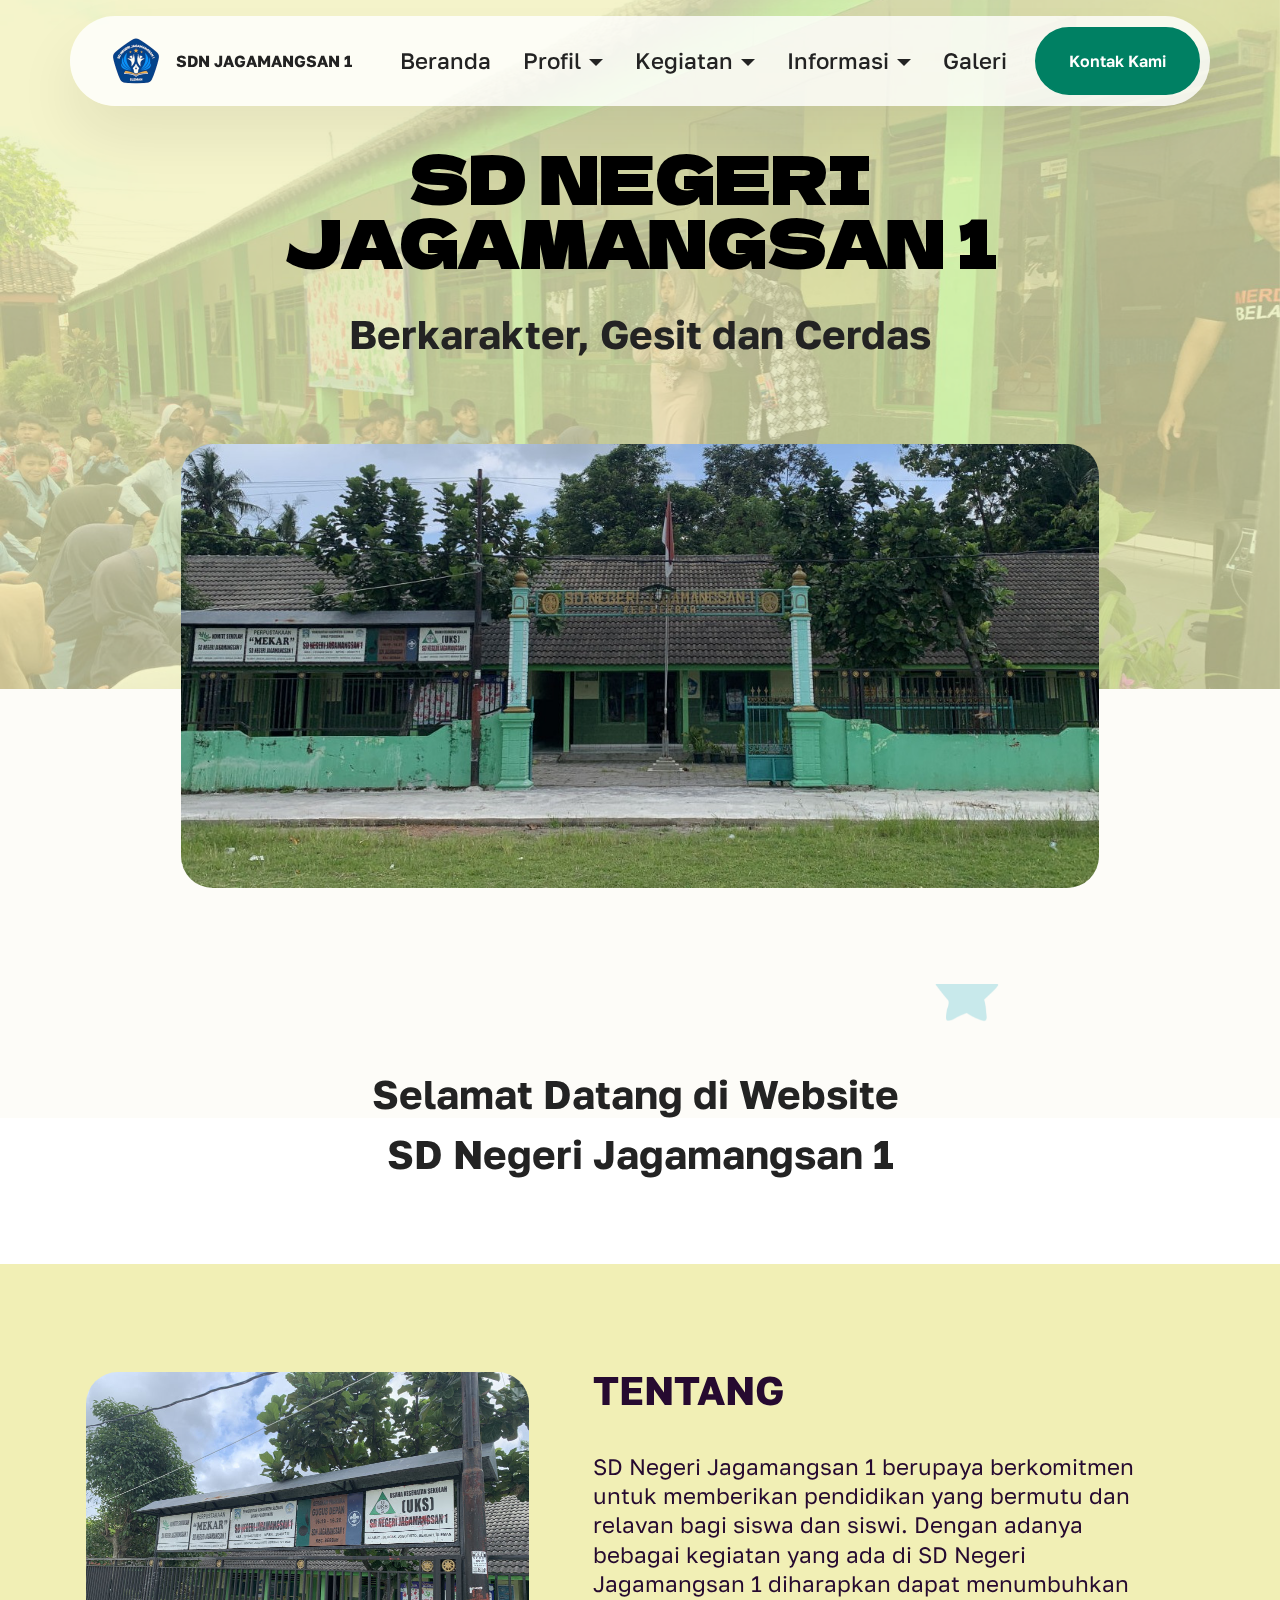
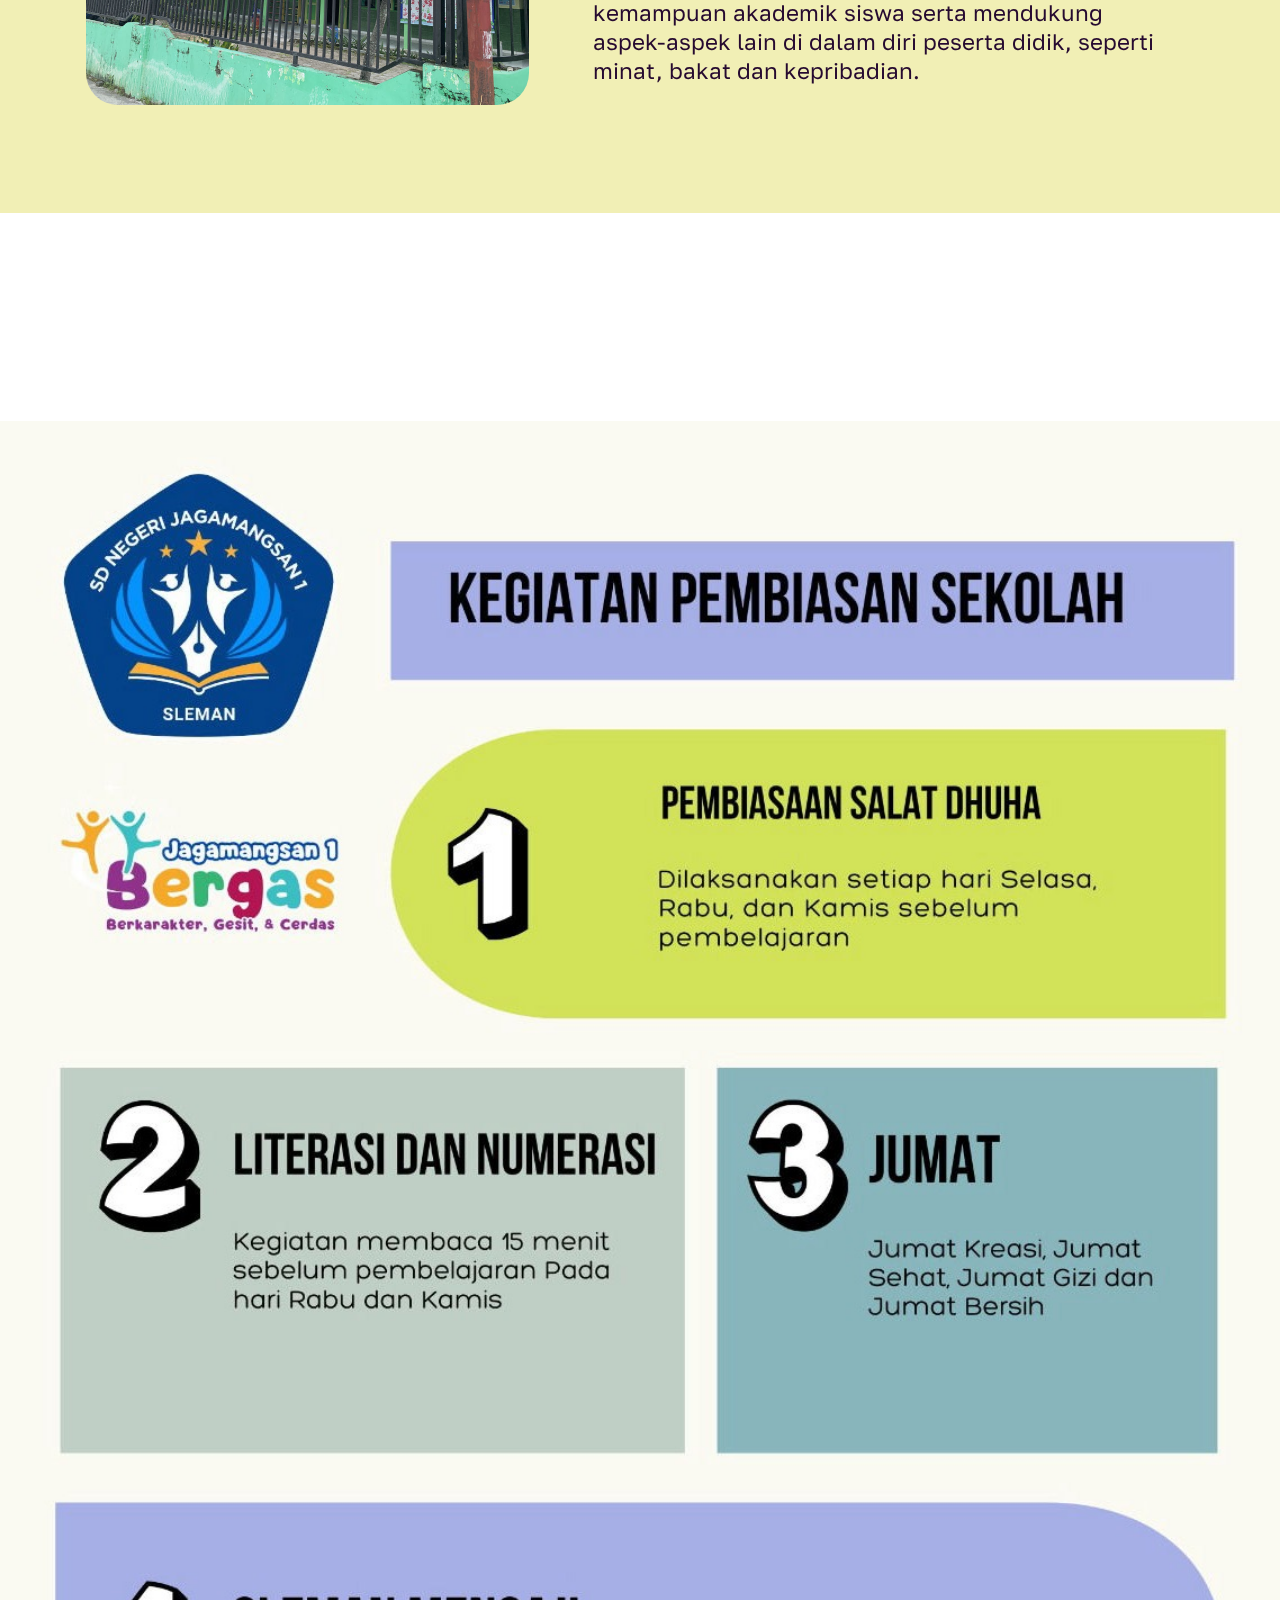
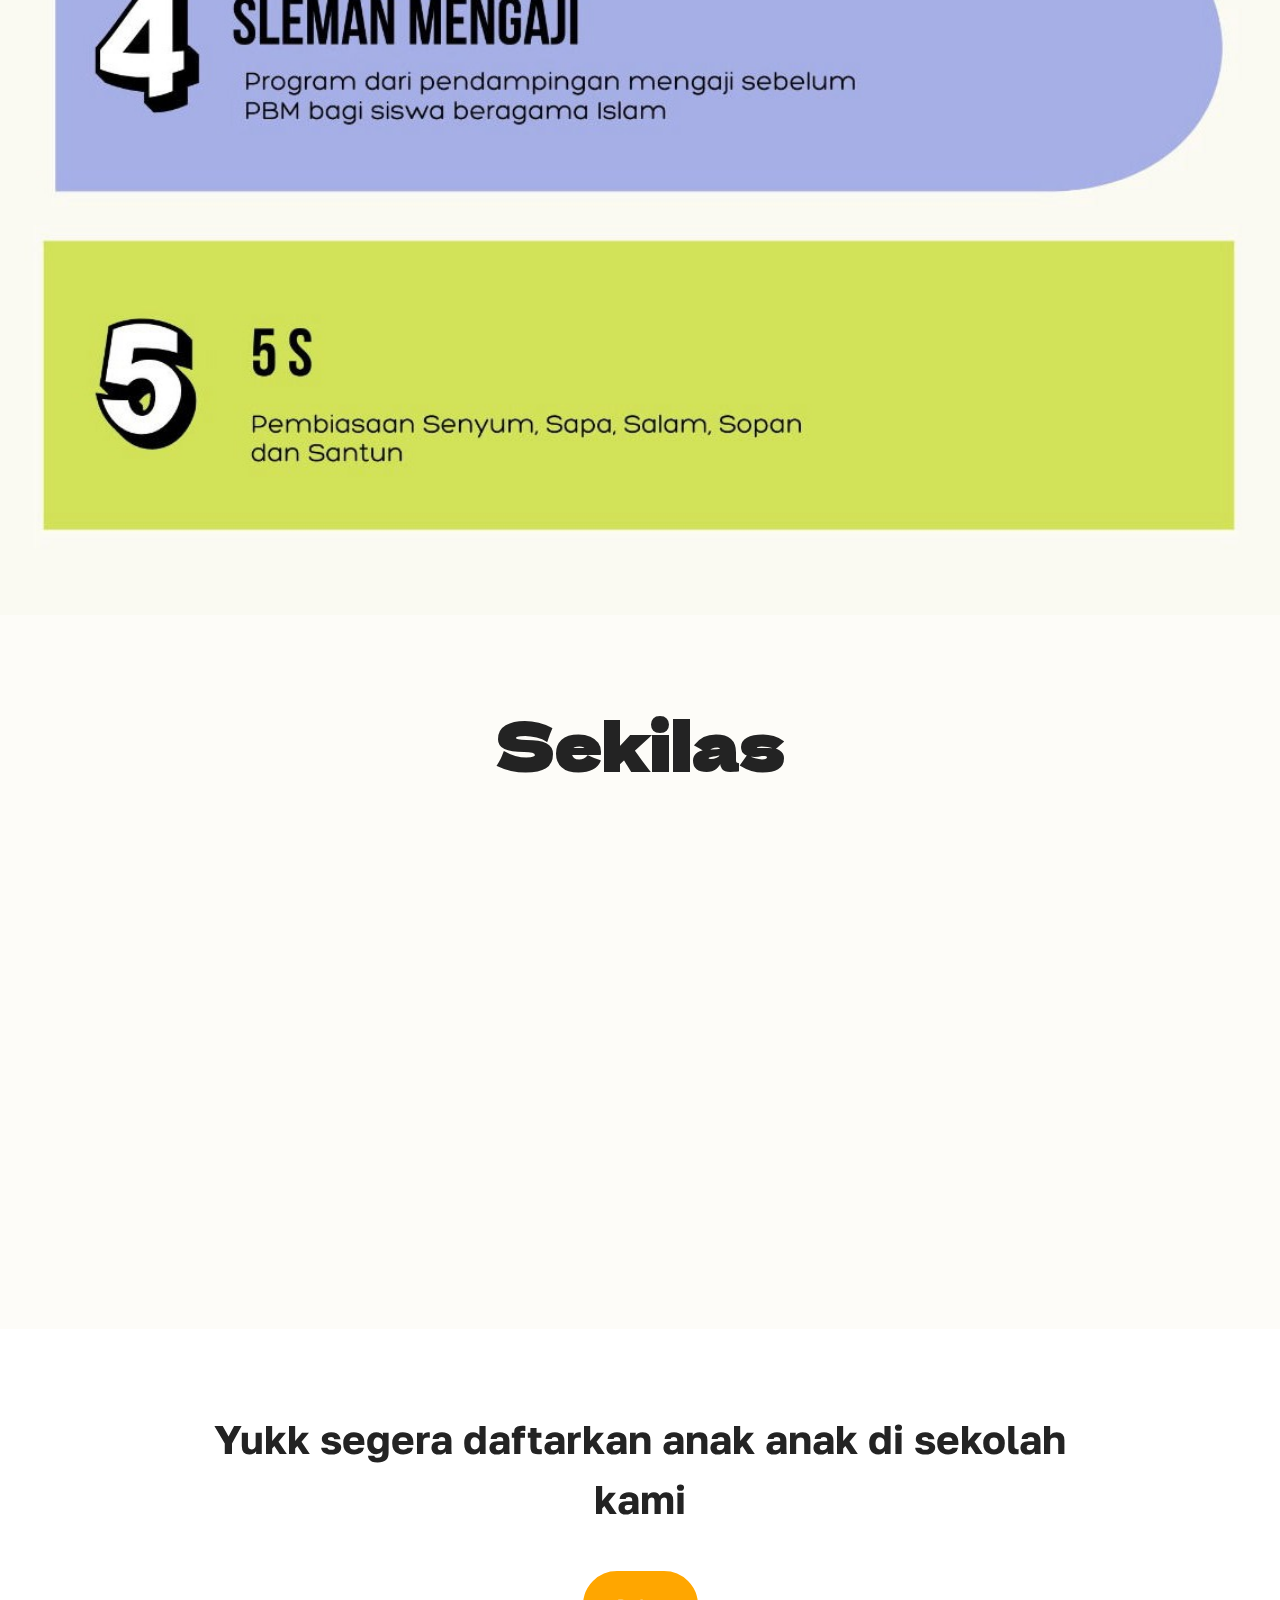
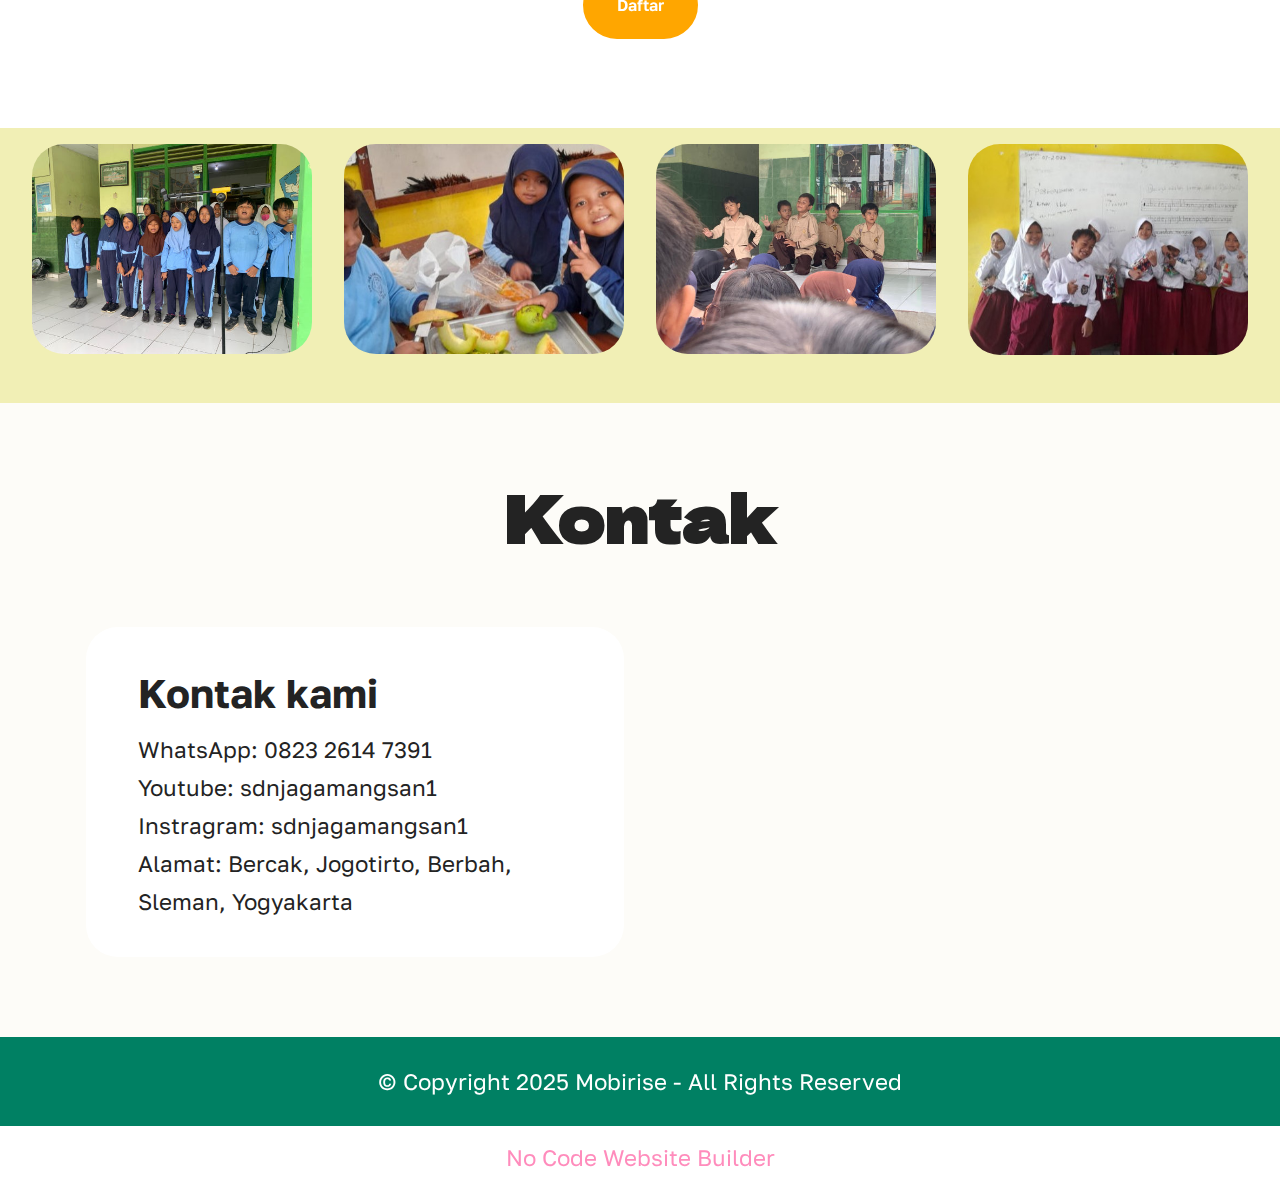
==== commit 9c5a5706: "baru" ====
--- a/index.html
+++ b/index.html
@@ -56,11 +56,11 @@
 						<a class="nav-link link text-black text-primary display-7" href="index.html">Beranda</a>
 					</li>
 					<li class="nav-item dropdown">
-						<a class="nav-link link text-black dropdown-toggle show display-7" href="https://mobiri.se" aria-expanded="false" data-toggle="dropdown-submenu" data-bs-toggle="dropdown" data-bs-auto-close="outside">Profil</a><div class="dropdown-menu show" aria-labelledby="dropdown-407" data-bs-popper="none"><a class="text-black dropdown-item text-primary display-7" href="sejarah.html">Sejarah</a><a class="text-black show dropdown-item text-primary display-7" href="visi-misi.html">Visi Misi</a><a class="text-black dropdown-item text-primary display-7" href="struktur-oganisasi.html">Struktur Organisasi</a><a class="text-black show dropdown-item text-primary display-7" href="tenaga-pendidik.html">Tenaga Pendidik</a><a class="text-black show dropdown-item text-primary display-7" href="fasilitas.html">Fasilitas</a></div>
+						<a class="nav-link link text-black dropdown-toggle display-7" href="https://mobiri.se" aria-expanded="false" data-toggle="dropdown-submenu" data-bs-toggle="dropdown" data-bs-auto-close="outside">Profil</a><div class="dropdown-menu" aria-labelledby="dropdown-407"><a class="text-black dropdown-item text-primary display-7" href="sejarah.html">Sejarah</a><a class="text-black show dropdown-item text-primary display-7" href="visi-misi.html">Visi Misi</a><a class="text-black dropdown-item text-primary display-7" href="struktur-oganisasi.html">Struktur Organisasi</a><a class="text-black show dropdown-item text-primary display-7" href="tenaga-pendidik.html">Tenaga Pendidik</a><a class="text-black show dropdown-item text-primary display-7" href="fasilitas.html">Fasilitas</a></div>
 					</li>
 					<li class="nav-item dropdown">
-						<a class="nav-link link text-black dropdown-toggle show display-7" href="https://mobiri.se" data-toggle="dropdown-submenu" data-bs-toggle="dropdown" data-bs-auto-close="outside" aria-expanded="false">Kegiatan</a><div class="dropdown-menu show" aria-labelledby="dropdown-950" data-bs-popper="none"><a class="text-black dropdown-item text-primary display-7" href="intrakurikuler.html">Intrakurikuler</a><a class="text-black show dropdown-item text-primary display-7" href="ekstrakurikuler.html">Ekstrakurikuler</a></div>
-					</li><li class="nav-item dropdown"><a class="nav-link link text-black dropdown-toggle show display-7" href="https://mobiri.se" data-toggle="dropdown-submenu" data-bs-toggle="dropdown" data-bs-auto-close="outside" aria-expanded="false">Informasi</a><div class="dropdown-menu show" aria-labelledby="dropdown-753" data-bs-popper="none"><a class="text-black dropdown-item text-primary display-7" href="pengumuman.html">Pengumuman</a><a class="text-black show dropdown-item text-primary display-7" href="pendaftaran.html">Pendaftaran</a></div></li><li class="nav-item"><a class="nav-link link text-black text-primary display-7" href="galeri.html">Galeri</a></li></ul>
+						<a class="nav-link link text-black dropdown-toggle display-7" href="https://mobiri.se" data-toggle="dropdown-submenu" data-bs-toggle="dropdown" data-bs-auto-close="outside" aria-expanded="false">Kegiatan</a><div class="dropdown-menu" aria-labelledby="dropdown-950"><a class="text-black dropdown-item text-primary display-7" href="intrakurikuler.html">Intrakurikuler</a><a class="text-black show dropdown-item text-primary display-7" href="ekstrakurikuler.html">Ekstrakurikuler</a></div>
+					</li><li class="nav-item dropdown"><a class="nav-link link text-black dropdown-toggle display-7" href="https://mobiri.se" data-toggle="dropdown-submenu" data-bs-toggle="dropdown" data-bs-auto-close="outside" aria-expanded="false">Informasi</a><div class="dropdown-menu" aria-labelledby="dropdown-753"><a class="text-black dropdown-item text-primary display-7" href="pengumuman.html">Pengumuman</a><a class="text-black show dropdown-item text-primary display-7" href="pendaftaran.html">Pendaftaran</a></div></li><li class="nav-item"><a class="nav-link link text-black text-primary display-7" href="galeri.html">Galeri</a></li></ul>
 				
 				<div class="navbar-buttons mbr-section-btn"><a class="btn btn-danger display-4" href="kontak-kami.html">Kontak Kami</a></div>
 			</div>
@@ -290,7 +290,7 @@
             </div>
         </div>
     </div>
-</section><section class="display-7" style="padding: 0;align-items: center;justify-content: center;flex-wrap: wrap;    align-content: center;display: flex;position: relative;height: 4rem;"><a href="https://mobiri.se/3088887" style="flex: 1 1;height: 4rem;position: absolute;width: 100%;z-index: 1;"><img alt="" style="height: 4rem;" src="[data-uri]"></a><p style="margin: 0;text-align: center;" class="display-7">&#8204;</p><a style="z-index:1" href="https://mobirise.com/builder/ai-website-generator.html">AI Website Generator</a></section><script src="assets/bootstrap/js/bootstrap.bundle.min.js"></script>  <script src="assets/parallax/jarallax.js"></script>  <script src="assets/smoothscroll/smooth-scroll.js"></script>  <script src="assets/ytplayer/index.js"></script>  <script src="assets/dropdown/js/navbar-dropdown.js"></script>  <script src="assets/playervimeo/vimeo_player.js"></script>  <script src="assets/theme/js/script.js"></script>  
+</section><section class="display-7" style="padding: 0;align-items: center;justify-content: center;flex-wrap: wrap;    align-content: center;display: flex;position: relative;height: 4rem;"><a href="https://mobiri.se/3088887" style="flex: 1 1;height: 4rem;position: absolute;width: 100%;z-index: 1;"><img alt="" style="height: 4rem;" src="[data-uri]"></a><p style="margin: 0;text-align: center;" class="display-7">&#8204;</p><a style="z-index:1" href="https://mobirise.com/builder/no-code-website-builder.html">No Code Website Builder</a></section><script src="assets/bootstrap/js/bootstrap.bundle.min.js"></script>  <script src="assets/parallax/jarallax.js"></script>  <script src="assets/smoothscroll/smooth-scroll.js"></script>  <script src="assets/ytplayer/index.js"></script>  <script src="assets/dropdown/js/navbar-dropdown.js"></script>  <script src="assets/playervimeo/vimeo_player.js"></script>  <script src="assets/theme/js/script.js"></script>  
   
   
 </body>
--- a/assets/mobirise/css/mbr-additional.css
+++ b/assets/mobirise/css/mbr-additional.css
@@ -1340,8 +1340,8 @@
   top: 0;
 }
 .cid-u5EkbPDEgT {
-  padding-top: 8rem;
-  padding-bottom: 8rem;
+  padding-top: 6rem;
+  padding-bottom: 6rem;
   background-color: #f1efb5;
 }
 .cid-u5EkbPDEgT .mbr-fallback-image.disabled {
@@ -1579,7 +1579,7 @@
 .cid-u5El9l6pvZ {
   padding-top: 30px;
   padding-bottom: 30px;
-  background-color: #5893c9;
+  background-color: #008063;
   overflow: hidden;
 }
 .cid-u5ElIOS5JV {
@@ -2183,15 +2183,15 @@
 .cid-u5Fx6vfWht .mbr-section-btn {
   color: #260a30;
 }
-.cid-u5G6mvWfV7 {
+.cid-ubihbLHWwS {
   padding-top: 5rem;
   padding-bottom: 5rem;
   background-image: url("../../../assets/images/bintang-5-2000x1125.png");
 }
-.cid-u5G6mvWfV7 .mbr-fallback-image.disabled {
+.cid-ubihbLHWwS .mbr-fallback-image.disabled {
   display: none;
 }
-.cid-u5G6mvWfV7 .mbr-fallback-image {
+.cid-ubihbLHWwS .mbr-fallback-image {
   display: block;
   background-size: cover;
   background-position: center center;
@@ -2860,15 +2860,15 @@
 .cid-u5FBkfqXHs .row {
   flex-direction: row-reverse;
 }
-.cid-u5G6AKZjPl {
+.cid-ubihnv19yk {
   padding-top: 5rem;
   padding-bottom: 5rem;
   background-image: url("../../../assets/images/bintang-5-2000x1125.png");
 }
-.cid-u5G6AKZjPl .mbr-fallback-image.disabled {
+.cid-ubihnv19yk .mbr-fallback-image.disabled {
   display: none;
 }
-.cid-u5G6AKZjPl .mbr-fallback-image {
+.cid-ubihnv19yk .mbr-fallback-image {
   display: block;
   background-size: cover;
   background-position: center center;
@@ -3557,15 +3557,15 @@
 .cid-u5FyCLXHfu .mbr-section-subtitle {
   color: #000000;
 }
-.cid-u5G6tbkdFQ {
+.cid-ubihiCDgMs {
   padding-top: 5rem;
   padding-bottom: 5rem;
   background-image: url("../../../assets/images/bintang-5-2000x1125.png");
 }
-.cid-u5G6tbkdFQ .mbr-fallback-image.disabled {
+.cid-ubihiCDgMs .mbr-fallback-image.disabled {
   display: none;
 }
-.cid-u5G6tbkdFQ .mbr-fallback-image {
+.cid-ubihiCDgMs .mbr-fallback-image {
   display: block;
   background-size: cover;
   background-position: center center;
@@ -4264,15 +4264,15 @@
 .cid-u5FCbAse6B .content-head {
   max-width: 800px;
 }
-.cid-u5G6GbCkdI {
+.cid-ubihsc28lF {
   padding-top: 5rem;
   padding-bottom: 5rem;
   background-image: url("../../../assets/images/bintang-5-2000x1125.png");
 }
-.cid-u5G6GbCkdI .mbr-fallback-image.disabled {
+.cid-ubihsc28lF .mbr-fallback-image.disabled {
   display: none;
 }
-.cid-u5G6GbCkdI .mbr-fallback-image {
+.cid-ubihsc28lF .mbr-fallback-image {
   display: block;
   background-size: cover;
   background-position: center center;
@@ -5218,15 +5218,15 @@
 .cid-u8Mc80H4w6 .content-head {
   max-width: 800px;
 }
-.cid-u5G6LKPPIU {
+.cid-ubihxZZvXm {
   padding-top: 5rem;
   padding-bottom: 5rem;
   background-image: url("../../../assets/images/bintang-5-2000x1125.png");
 }
-.cid-u5G6LKPPIU .mbr-fallback-image.disabled {
+.cid-ubihxZZvXm .mbr-fallback-image.disabled {
   display: none;
 }
-.cid-u5G6LKPPIU .mbr-fallback-image {
+.cid-ubihxZZvXm .mbr-fallback-image {
   display: block;
   background-size: cover;
   background-position: center center;
@@ -6010,15 +6010,15 @@
 .cid-u5FECfKIlZ .content-head {
   max-width: 800px;
 }
-.cid-u5G6QkxGIq {
+.cid-ubo1ENFjCm {
   padding-top: 5rem;
   padding-bottom: 5rem;
   background-image: url("../../../assets/images/bintang-5-2000x1125.png");
 }
-.cid-u5G6QkxGIq .mbr-fallback-image.disabled {
+.cid-ubo1ENFjCm .mbr-fallback-image.disabled {
   display: none;
 }
-.cid-u5G6QkxGIq .mbr-fallback-image {
+.cid-ubo1ENFjCm .mbr-fallback-image {
   display: block;
   background-size: cover;
   background-position: center center;
@@ -6746,66 +6746,66 @@
 .cid-uaX5LR3pZO .content-head {
   max-width: 800px;
 }
-.cid-u5FFKMkGLd {
+.cid-ubiiFewGt9 {
   padding-top: 1rem;
   padding-bottom: 0rem;
   background-color: #fdfcf8;
 }
-.cid-u5FFKMkGLd h6 {
+.cid-ubiiFewGt9 h6 {
   line-height: 1.2;
 }
-.cid-u5FFKMkGLd img,
-.cid-u5FFKMkGLd .item-img {
+.cid-ubiiFewGt9 img,
+.cid-ubiiFewGt9 .item-img {
   width: 100%;
 }
-.cid-u5FFKMkGLd .item:focus,
-.cid-u5FFKMkGLd span:focus {
+.cid-ubiiFewGt9 .item:focus,
+.cid-ubiiFewGt9 span:focus {
   outline: none;
 }
-.cid-u5FFKMkGLd .item {
+.cid-ubiiFewGt9 .item {
   cursor: pointer;
 }
-.cid-u5FFKMkGLd .item-wrapper {
+.cid-ubiiFewGt9 .item-wrapper {
   position: relative;
   border-radius: 4px;
   display: flex;
   flex-flow: column nowrap;
 }
-.cid-u5FFKMkGLd .mbr-section-btn {
+.cid-ubiiFewGt9 .mbr-section-btn {
   margin-top: auto !important;
   text-align: center;
 }
-.cid-u5FFKMkGLd .mbr-section-title {
+.cid-ubiiFewGt9 .mbr-section-title {
   color: #000000;
 }
-.cid-u5FFKMkGLd .mbr-text,
-.cid-u5FFKMkGLd .mbr-section-btn {
+.cid-ubiiFewGt9 .mbr-text,
+.cid-ubiiFewGt9 .mbr-section-btn {
   color: #000000;
 }
-.cid-u5FFKMkGLd .item-title {
+.cid-ubiiFewGt9 .item-title {
   color: #000000;
   text-align: center;
 }
-.cid-u5FFKMkGLd .item-subtitle {
+.cid-ubiiFewGt9 .item-subtitle {
   color: #000000;
   text-align: center;
 }
-.cid-u5FFKMkGLd .item-text {
+.cid-ubiiFewGt9 .item-text {
   color: #000000;
   text-align: center;
 }
-.cid-u5FFKMkGLd .content-head {
+.cid-ubiiFewGt9 .content-head {
   max-width: 800px;
 }
-.cid-u5G6VYDexF {
+.cid-ubo1JWiK8D {
   padding-top: 5rem;
   padding-bottom: 5rem;
   background-image: url("../../../assets/images/bintang-5-2000x1125.png");
 }
-.cid-u5G6VYDexF .mbr-fallback-image.disabled {
+.cid-ubo1JWiK8D .mbr-fallback-image.disabled {
   display: none;
 }
-.cid-u5G6VYDexF .mbr-fallback-image {
+.cid-ubo1JWiK8D .mbr-fallback-image {
   display: block;
   background-size: cover;
   background-position: center center;
@@ -7537,15 +7537,15 @@
 .cid-uaXl0teCb1 .item-wrapper .mbr-section-btn {
   text-align: left;
 }
-.cid-u5G70ktbpU {
+.cid-ubihYFMhM3 {
   padding-top: 5rem;
   padding-bottom: 5rem;
   background-image: url("../../../assets/images/bintang-5-2000x1125.png");
 }
-.cid-u5G70ktbpU .mbr-fallback-image.disabled {
+.cid-ubihYFMhM3 .mbr-fallback-image.disabled {
   display: none;
 }
-.cid-u5G70ktbpU .mbr-fallback-image {
+.cid-ubihYFMhM3 .mbr-fallback-image {
   display: block;
   background-size: cover;
   background-position: center center;
@@ -8253,15 +8253,15 @@
 .cid-u5FNChQ7u5 .mbr-section-btn {
   color: #260a30;
 }
-.cid-u5G75h63LY {
+.cid-ubii4gXczV {
   padding-top: 5rem;
   padding-bottom: 5rem;
   background-image: url("../../../assets/images/bintang-5-2000x1125.png");
 }
-.cid-u5G75h63LY .mbr-fallback-image.disabled {
+.cid-ubii4gXczV .mbr-fallback-image.disabled {
   display: none;
 }
-.cid-u5G75h63LY .mbr-fallback-image {
+.cid-ubii4gXczV .mbr-fallback-image {
   display: block;
   background-size: cover;
   background-position: center center;
--- a/assets/mobirise/css/mbr-additional.css
+++ b/assets/mobirise/css/mbr-additional.css
@@ -1340,8 +1340,8 @@
   top: 0;
 }
 .cid-u5EkbPDEgT {
-  padding-top: 8rem;
-  padding-bottom: 8rem;
+  padding-top: 6rem;
+  padding-bottom: 6rem;
   background-color: #f1efb5;
 }
 .cid-u5EkbPDEgT .mbr-fallback-image.disabled {
@@ -1579,7 +1579,7 @@
 .cid-u5El9l6pvZ {
   padding-top: 30px;
   padding-bottom: 30px;
-  background-color: #5893c9;
+  background-color: #008063;
   overflow: hidden;
 }
 .cid-u5ElIOS5JV {
@@ -2183,15 +2183,15 @@
 .cid-u5Fx6vfWht .mbr-section-btn {
   color: #260a30;
 }
-.cid-u5G6mvWfV7 {
+.cid-ubihbLHWwS {
   padding-top: 5rem;
   padding-bottom: 5rem;
   background-image: url("../../../assets/images/bintang-5-2000x1125.png");
 }
-.cid-u5G6mvWfV7 .mbr-fallback-image.disabled {
+.cid-ubihbLHWwS .mbr-fallback-image.disabled {
   display: none;
 }
-.cid-u5G6mvWfV7 .mbr-fallback-image {
+.cid-ubihbLHWwS .mbr-fallback-image {
   display: block;
   background-size: cover;
   background-position: center center;
@@ -2860,15 +2860,15 @@
 .cid-u5FBkfqXHs .row {
   flex-direction: row-reverse;
 }
-.cid-u5G6AKZjPl {
+.cid-ubihnv19yk {
   padding-top: 5rem;
   padding-bottom: 5rem;
   background-image: url("../../../assets/images/bintang-5-2000x1125.png");
 }
-.cid-u5G6AKZjPl .mbr-fallback-image.disabled {
+.cid-ubihnv19yk .mbr-fallback-image.disabled {
   display: none;
 }
-.cid-u5G6AKZjPl .mbr-fallback-image {
+.cid-ubihnv19yk .mbr-fallback-image {
   display: block;
   background-size: cover;
   background-position: center center;
@@ -3557,15 +3557,15 @@
 .cid-u5FyCLXHfu .mbr-section-subtitle {
   color: #000000;
 }
-.cid-u5G6tbkdFQ {
+.cid-ubihiCDgMs {
   padding-top: 5rem;
   padding-bottom: 5rem;
   background-image: url("../../../assets/images/bintang-5-2000x1125.png");
 }
-.cid-u5G6tbkdFQ .mbr-fallback-image.disabled {
+.cid-ubihiCDgMs .mbr-fallback-image.disabled {
   display: none;
 }
-.cid-u5G6tbkdFQ .mbr-fallback-image {
+.cid-ubihiCDgMs .mbr-fallback-image {
   display: block;
   background-size: cover;
   background-position: center center;
@@ -4264,15 +4264,15 @@
 .cid-u5FCbAse6B .content-head {
   max-width: 800px;
 }
-.cid-u5G6GbCkdI {
+.cid-ubihsc28lF {
   padding-top: 5rem;
   padding-bottom: 5rem;
   background-image: url("../../../assets/images/bintang-5-2000x1125.png");
 }
-.cid-u5G6GbCkdI .mbr-fallback-image.disabled {
+.cid-ubihsc28lF .mbr-fallback-image.disabled {
   display: none;
 }
-.cid-u5G6GbCkdI .mbr-fallback-image {
+.cid-ubihsc28lF .mbr-fallback-image {
   display: block;
   background-size: cover;
   background-position: center center;
@@ -5218,15 +5218,15 @@
 .cid-u8Mc80H4w6 .content-head {
   max-width: 800px;
 }
-.cid-u5G6LKPPIU {
+.cid-ubihxZZvXm {
   padding-top: 5rem;
   padding-bottom: 5rem;
   background-image: url("../../../assets/images/bintang-5-2000x1125.png");
 }
-.cid-u5G6LKPPIU .mbr-fallback-image.disabled {
+.cid-ubihxZZvXm .mbr-fallback-image.disabled {
   display: none;
 }
-.cid-u5G6LKPPIU .mbr-fallback-image {
+.cid-ubihxZZvXm .mbr-fallback-image {
   display: block;
   background-size: cover;
   background-position: center center;
@@ -6010,15 +6010,15 @@
 .cid-u5FECfKIlZ .content-head {
   max-width: 800px;
 }
-.cid-u5G6QkxGIq {
+.cid-ubo1ENFjCm {
   padding-top: 5rem;
   padding-bottom: 5rem;
   background-image: url("../../../assets/images/bintang-5-2000x1125.png");
 }
-.cid-u5G6QkxGIq .mbr-fallback-image.disabled {
+.cid-ubo1ENFjCm .mbr-fallback-image.disabled {
   display: none;
 }
-.cid-u5G6QkxGIq .mbr-fallback-image {
+.cid-ubo1ENFjCm .mbr-fallback-image {
   display: block;
   background-size: cover;
   background-position: center center;
@@ -6746,66 +6746,66 @@
 .cid-uaX5LR3pZO .content-head {
   max-width: 800px;
 }
-.cid-u5FFKMkGLd {
+.cid-ubiiFewGt9 {
   padding-top: 1rem;
   padding-bottom: 0rem;
   background-color: #fdfcf8;
 }
-.cid-u5FFKMkGLd h6 {
+.cid-ubiiFewGt9 h6 {
   line-height: 1.2;
 }
-.cid-u5FFKMkGLd img,
-.cid-u5FFKMkGLd .item-img {
+.cid-ubiiFewGt9 img,
+.cid-ubiiFewGt9 .item-img {
   width: 100%;
 }
-.cid-u5FFKMkGLd .item:focus,
-.cid-u5FFKMkGLd span:focus {
+.cid-ubiiFewGt9 .item:focus,
+.cid-ubiiFewGt9 span:focus {
   outline: none;
 }
-.cid-u5FFKMkGLd .item {
+.cid-ubiiFewGt9 .item {
   cursor: pointer;
 }
-.cid-u5FFKMkGLd .item-wrapper {
+.cid-ubiiFewGt9 .item-wrapper {
   position: relative;
   border-radius: 4px;
   display: flex;
   flex-flow: column nowrap;
 }
-.cid-u5FFKMkGLd .mbr-section-btn {
+.cid-ubiiFewGt9 .mbr-section-btn {
   margin-top: auto !important;
   text-align: center;
 }
-.cid-u5FFKMkGLd .mbr-section-title {
+.cid-ubiiFewGt9 .mbr-section-title {
   color: #000000;
 }
-.cid-u5FFKMkGLd .mbr-text,
-.cid-u5FFKMkGLd .mbr-section-btn {
+.cid-ubiiFewGt9 .mbr-text,
+.cid-ubiiFewGt9 .mbr-section-btn {
   color: #000000;
 }
-.cid-u5FFKMkGLd .item-title {
+.cid-ubiiFewGt9 .item-title {
   color: #000000;
   text-align: center;
 }
-.cid-u5FFKMkGLd .item-subtitle {
+.cid-ubiiFewGt9 .item-subtitle {
   color: #000000;
   text-align: center;
 }
-.cid-u5FFKMkGLd .item-text {
+.cid-ubiiFewGt9 .item-text {
   color: #000000;
   text-align: center;
 }
-.cid-u5FFKMkGLd .content-head {
+.cid-ubiiFewGt9 .content-head {
   max-width: 800px;
 }
-.cid-u5G6VYDexF {
+.cid-ubo1JWiK8D {
   padding-top: 5rem;
   padding-bottom: 5rem;
   background-image: url("../../../assets/images/bintang-5-2000x1125.png");
 }
-.cid-u5G6VYDexF .mbr-fallback-image.disabled {
+.cid-ubo1JWiK8D .mbr-fallback-image.disabled {
   display: none;
 }
-.cid-u5G6VYDexF .mbr-fallback-image {
+.cid-ubo1JWiK8D .mbr-fallback-image {
   display: block;
   background-size: cover;
   background-position: center center;
@@ -7537,15 +7537,15 @@
 .cid-uaXl0teCb1 .item-wrapper .mbr-section-btn {
   text-align: left;
 }
-.cid-u5G70ktbpU {
+.cid-ubihYFMhM3 {
   padding-top: 5rem;
   padding-bottom: 5rem;
   background-image: url("../../../assets/images/bintang-5-2000x1125.png");
 }
-.cid-u5G70ktbpU .mbr-fallback-image.disabled {
+.cid-ubihYFMhM3 .mbr-fallback-image.disabled {
   display: none;
 }
-.cid-u5G70ktbpU .mbr-fallback-image {
+.cid-ubihYFMhM3 .mbr-fallback-image {
   display: block;
   background-size: cover;
   background-position: center center;
@@ -8253,15 +8253,15 @@
 .cid-u5FNChQ7u5 .mbr-section-btn {
   color: #260a30;
 }
-.cid-u5G75h63LY {
+.cid-ubii4gXczV {
   padding-top: 5rem;
   padding-bottom: 5rem;
   background-image: url("../../../assets/images/bintang-5-2000x1125.png");
 }
-.cid-u5G75h63LY .mbr-fallback-image.disabled {
+.cid-ubii4gXczV .mbr-fallback-image.disabled {
   display: none;
 }
-.cid-u5G75h63LY .mbr-fallback-image {
+.cid-ubii4gXczV .mbr-fallback-image {
   display: block;
   background-size: cover;
   background-position: center center;
